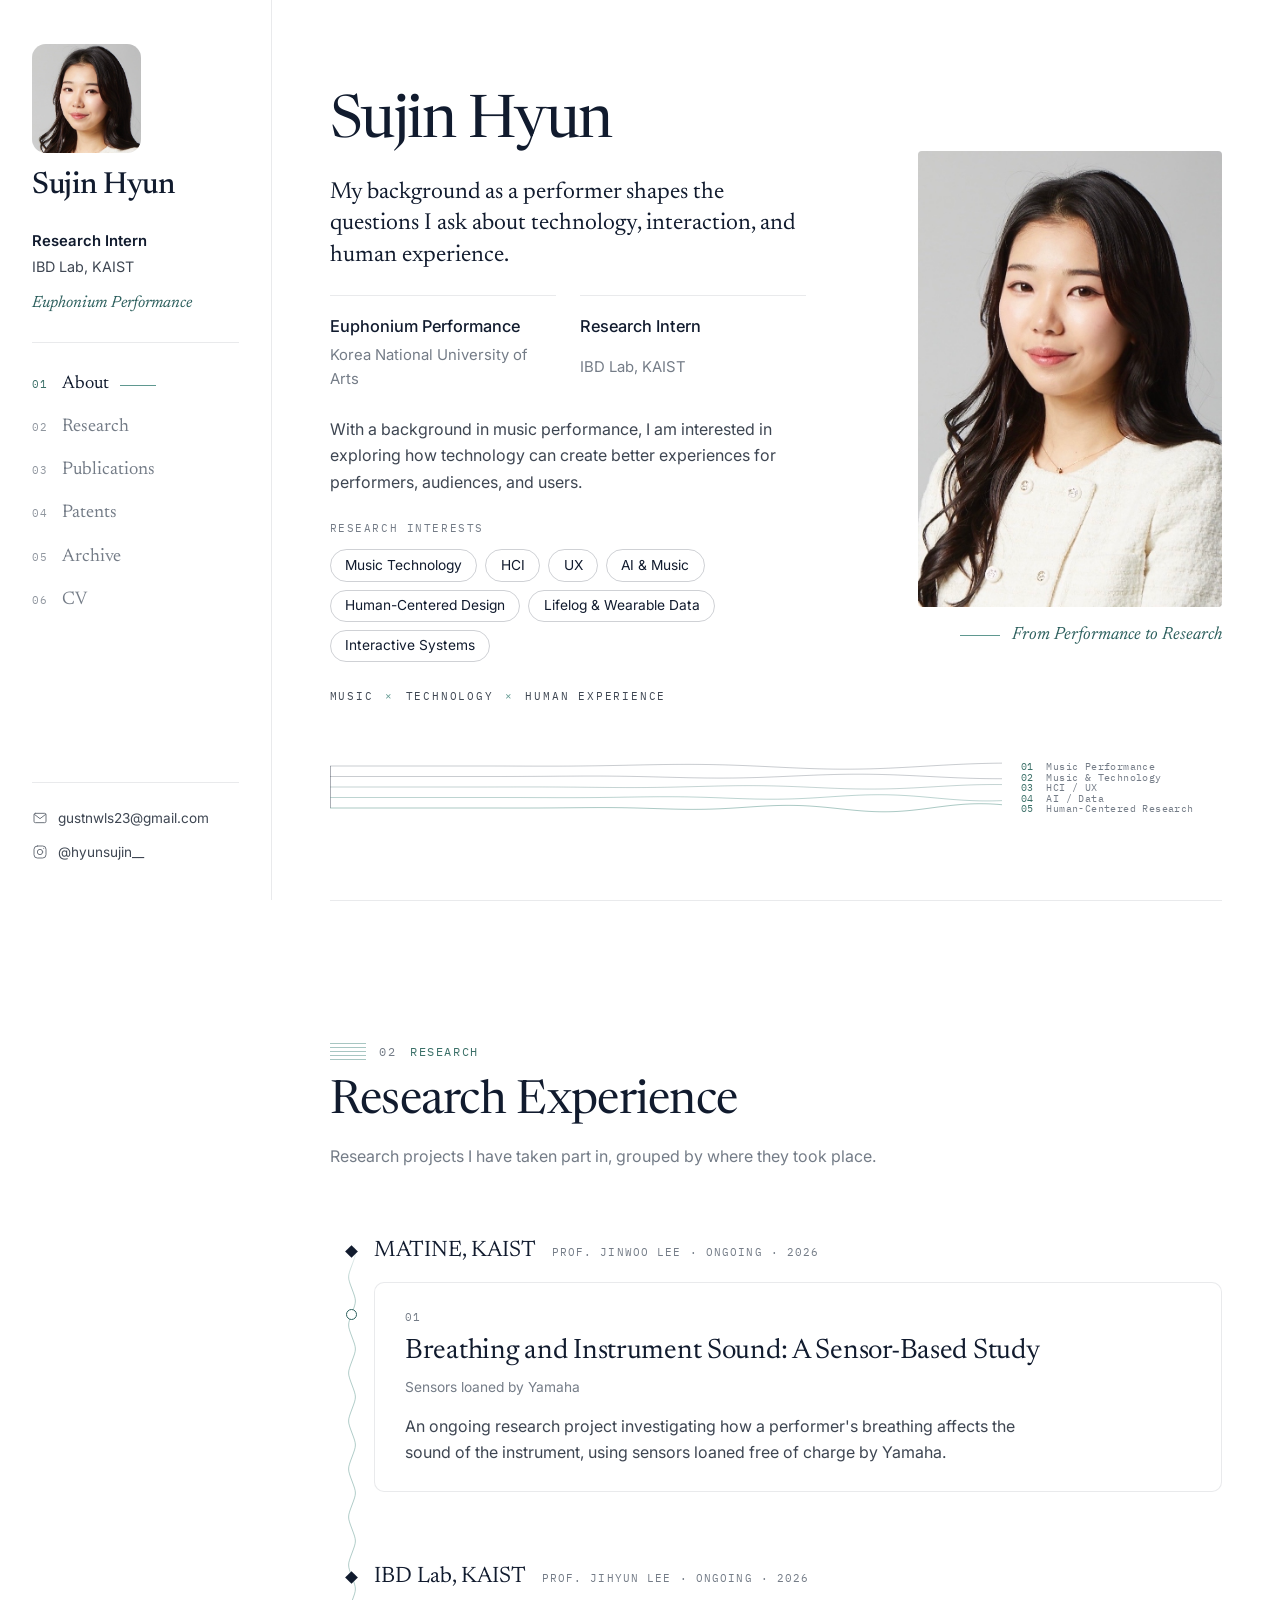
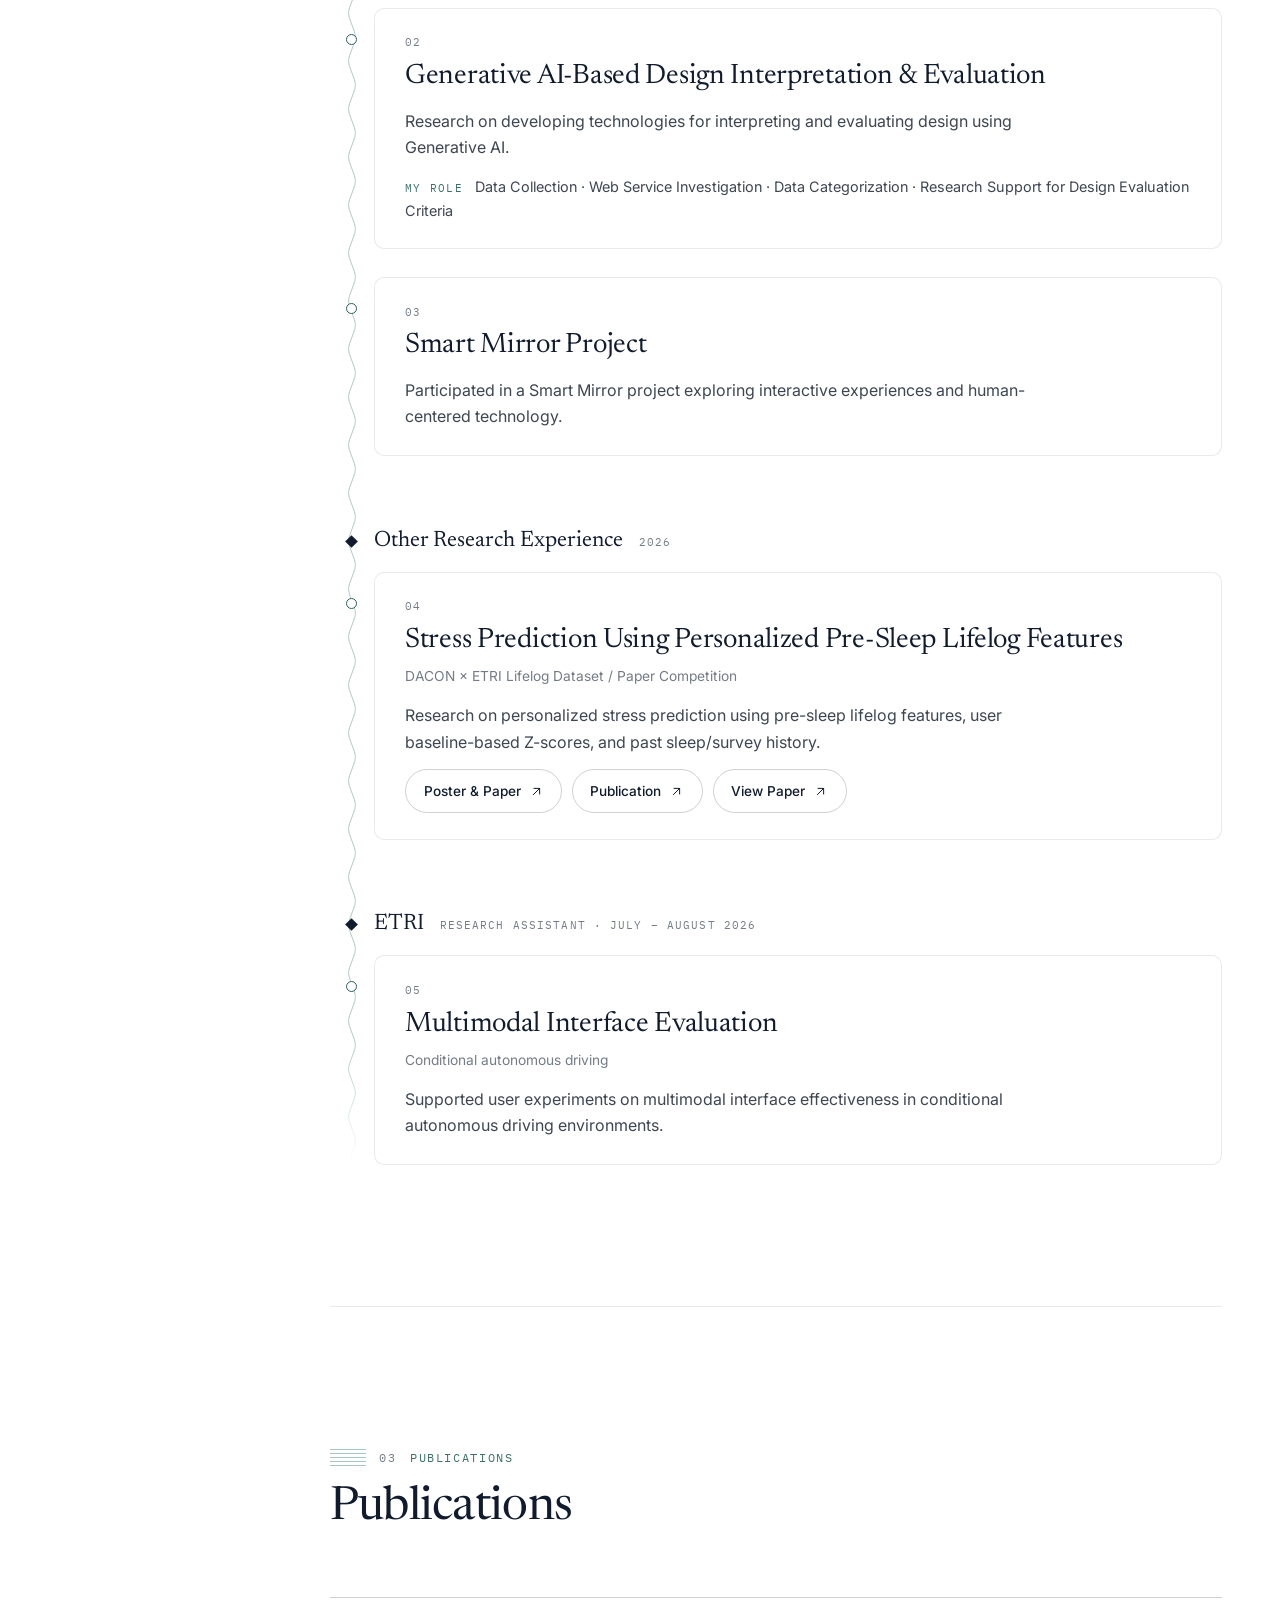
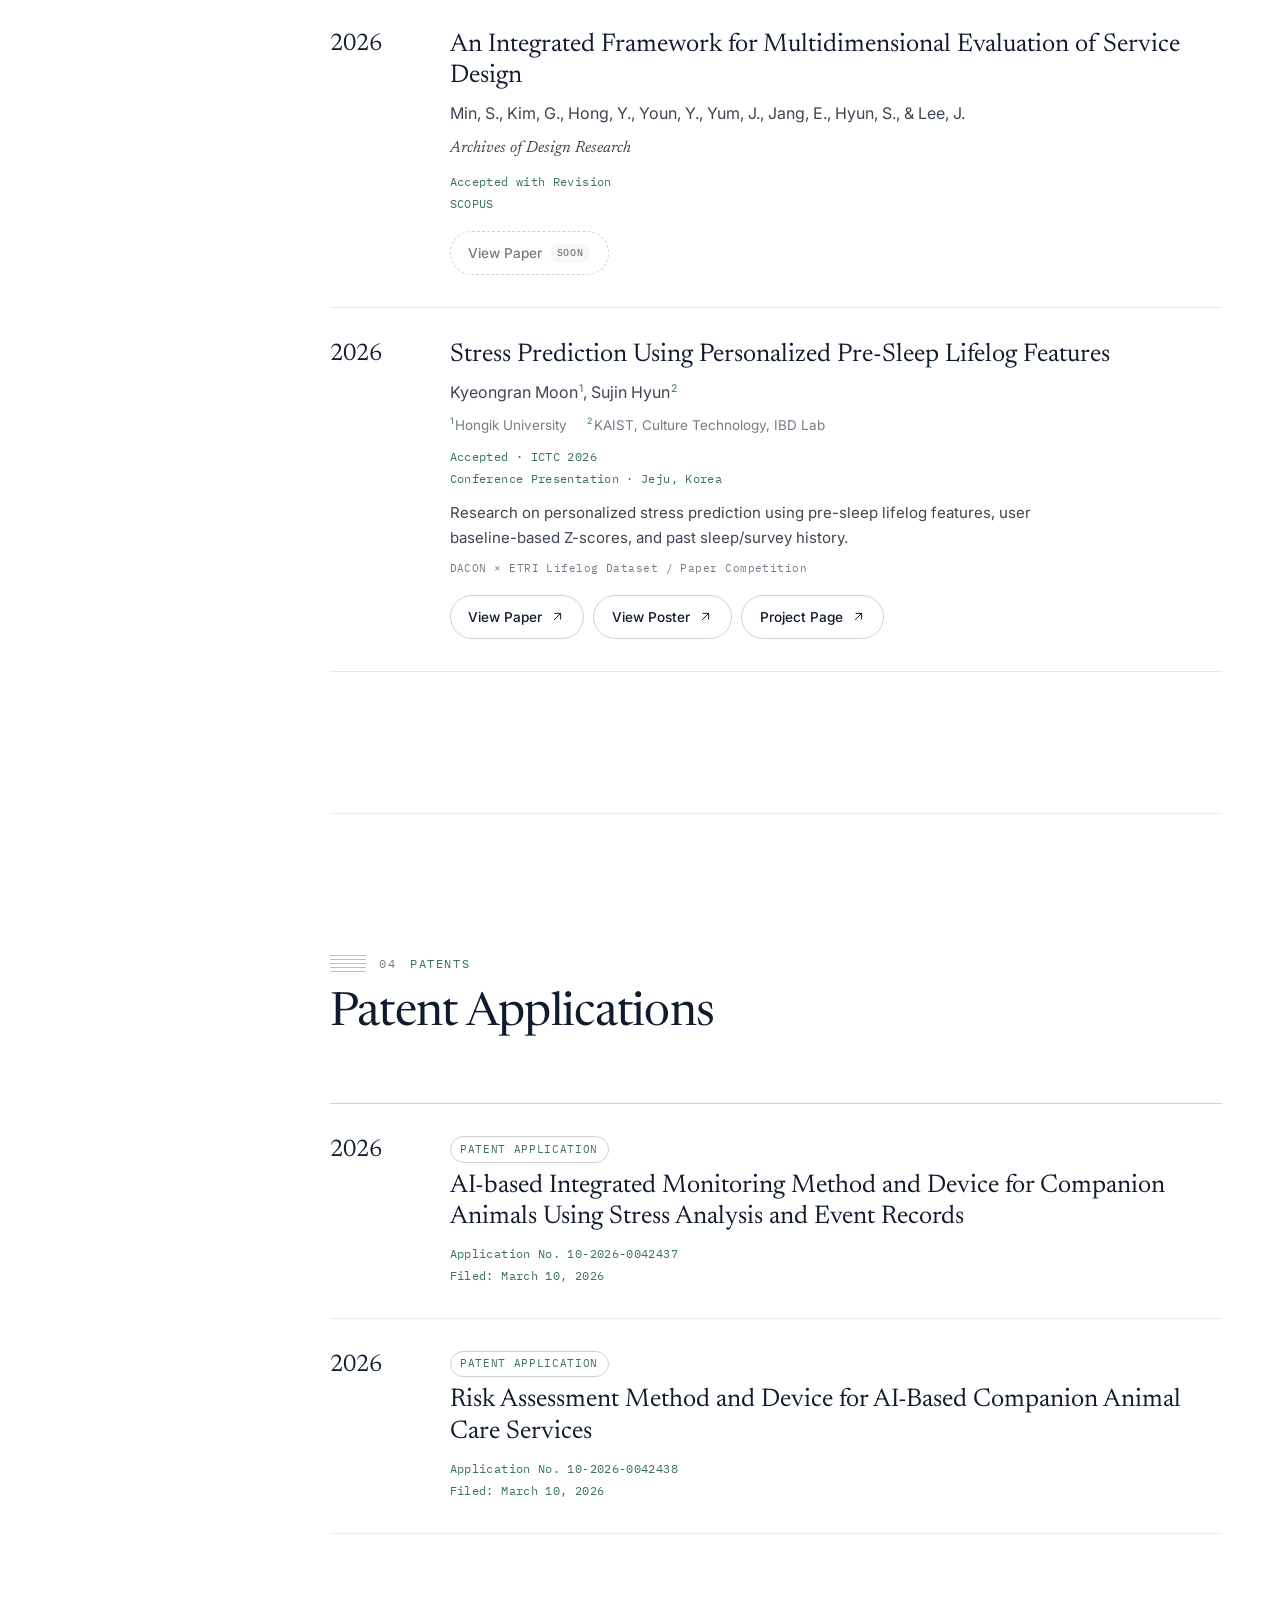
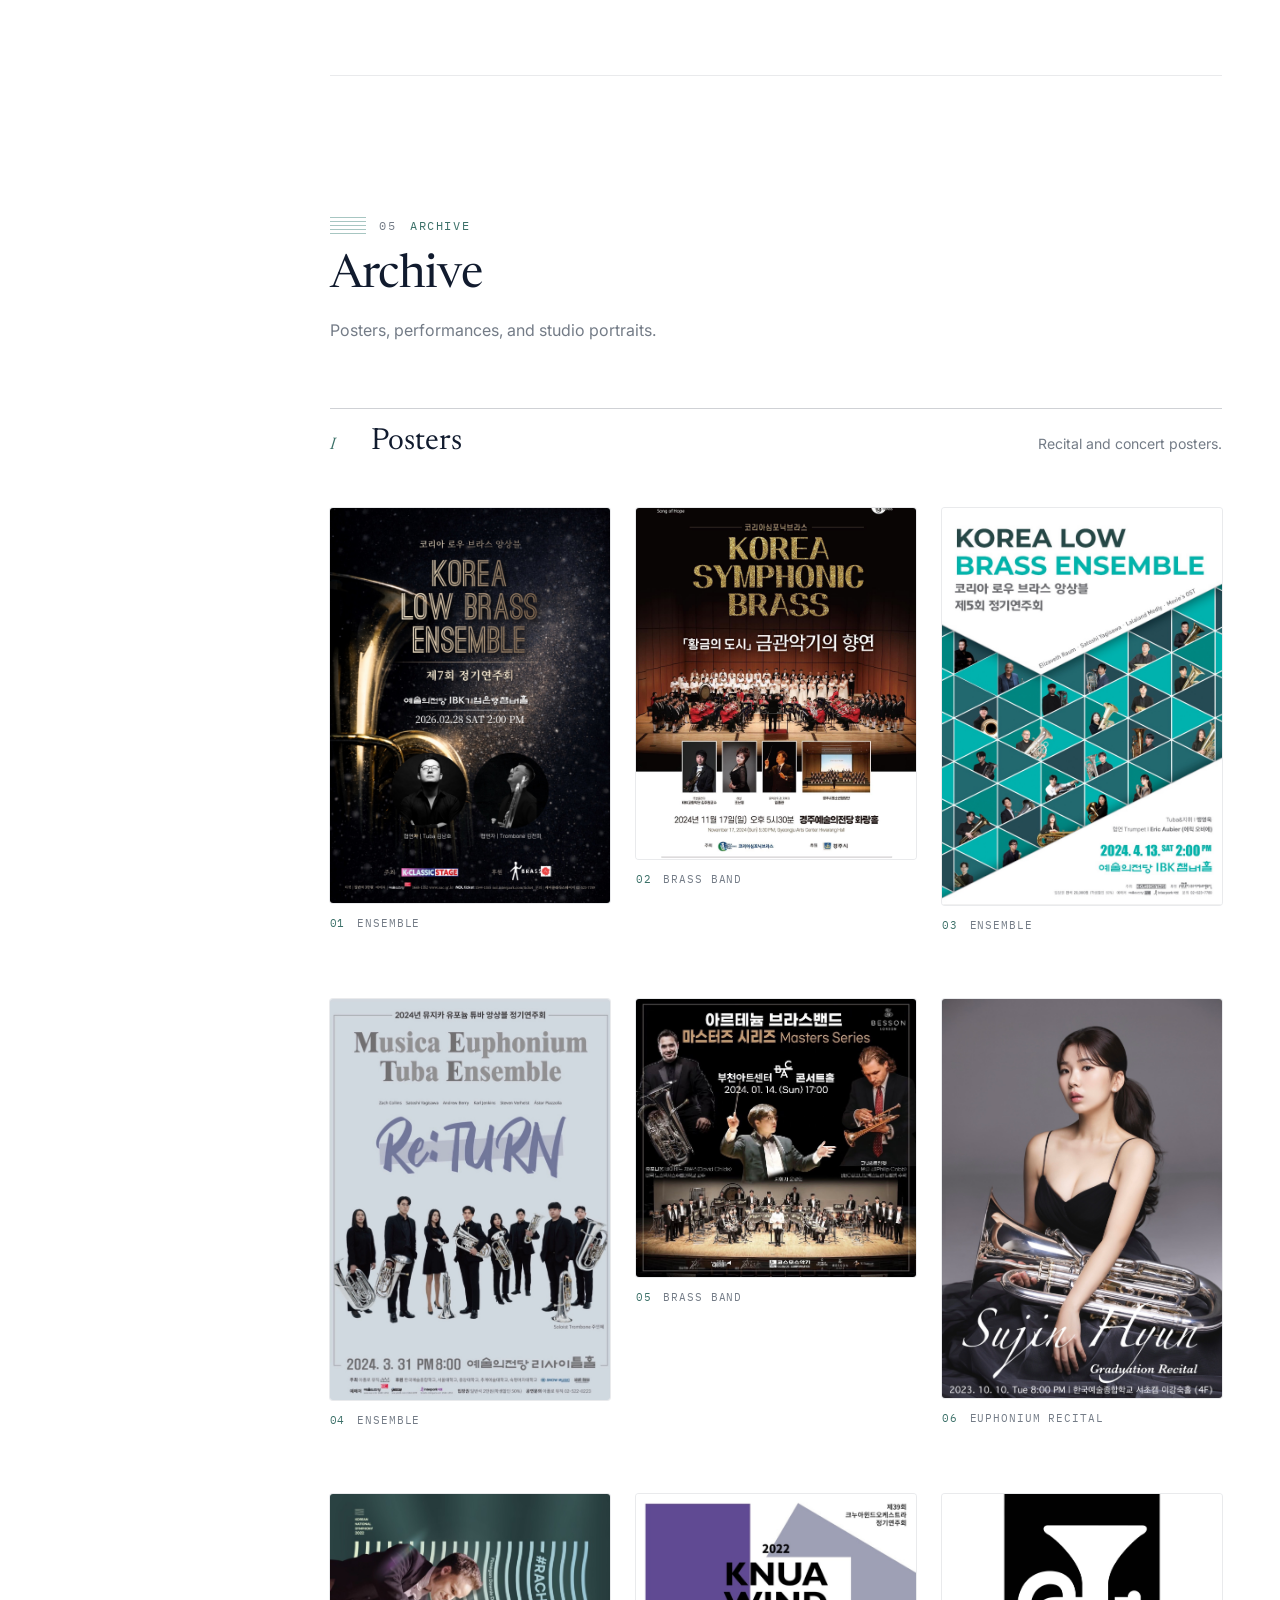
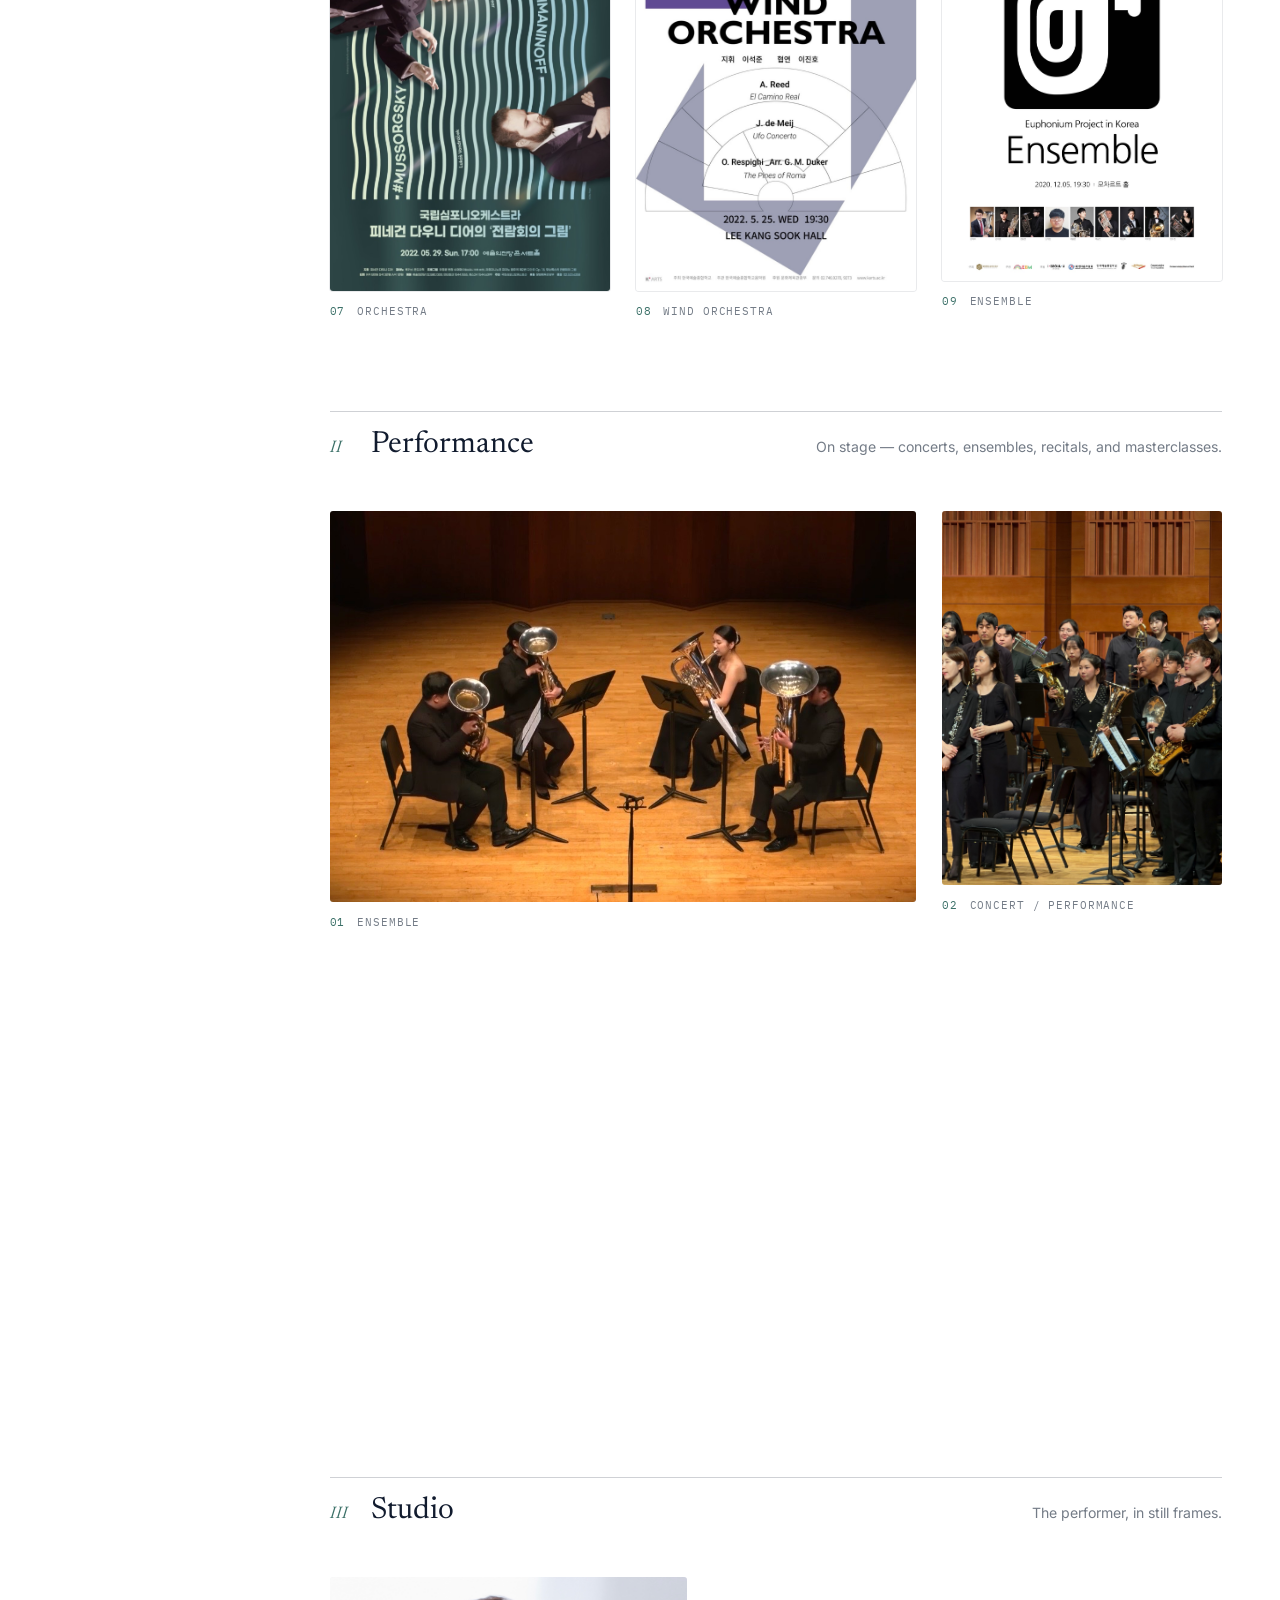
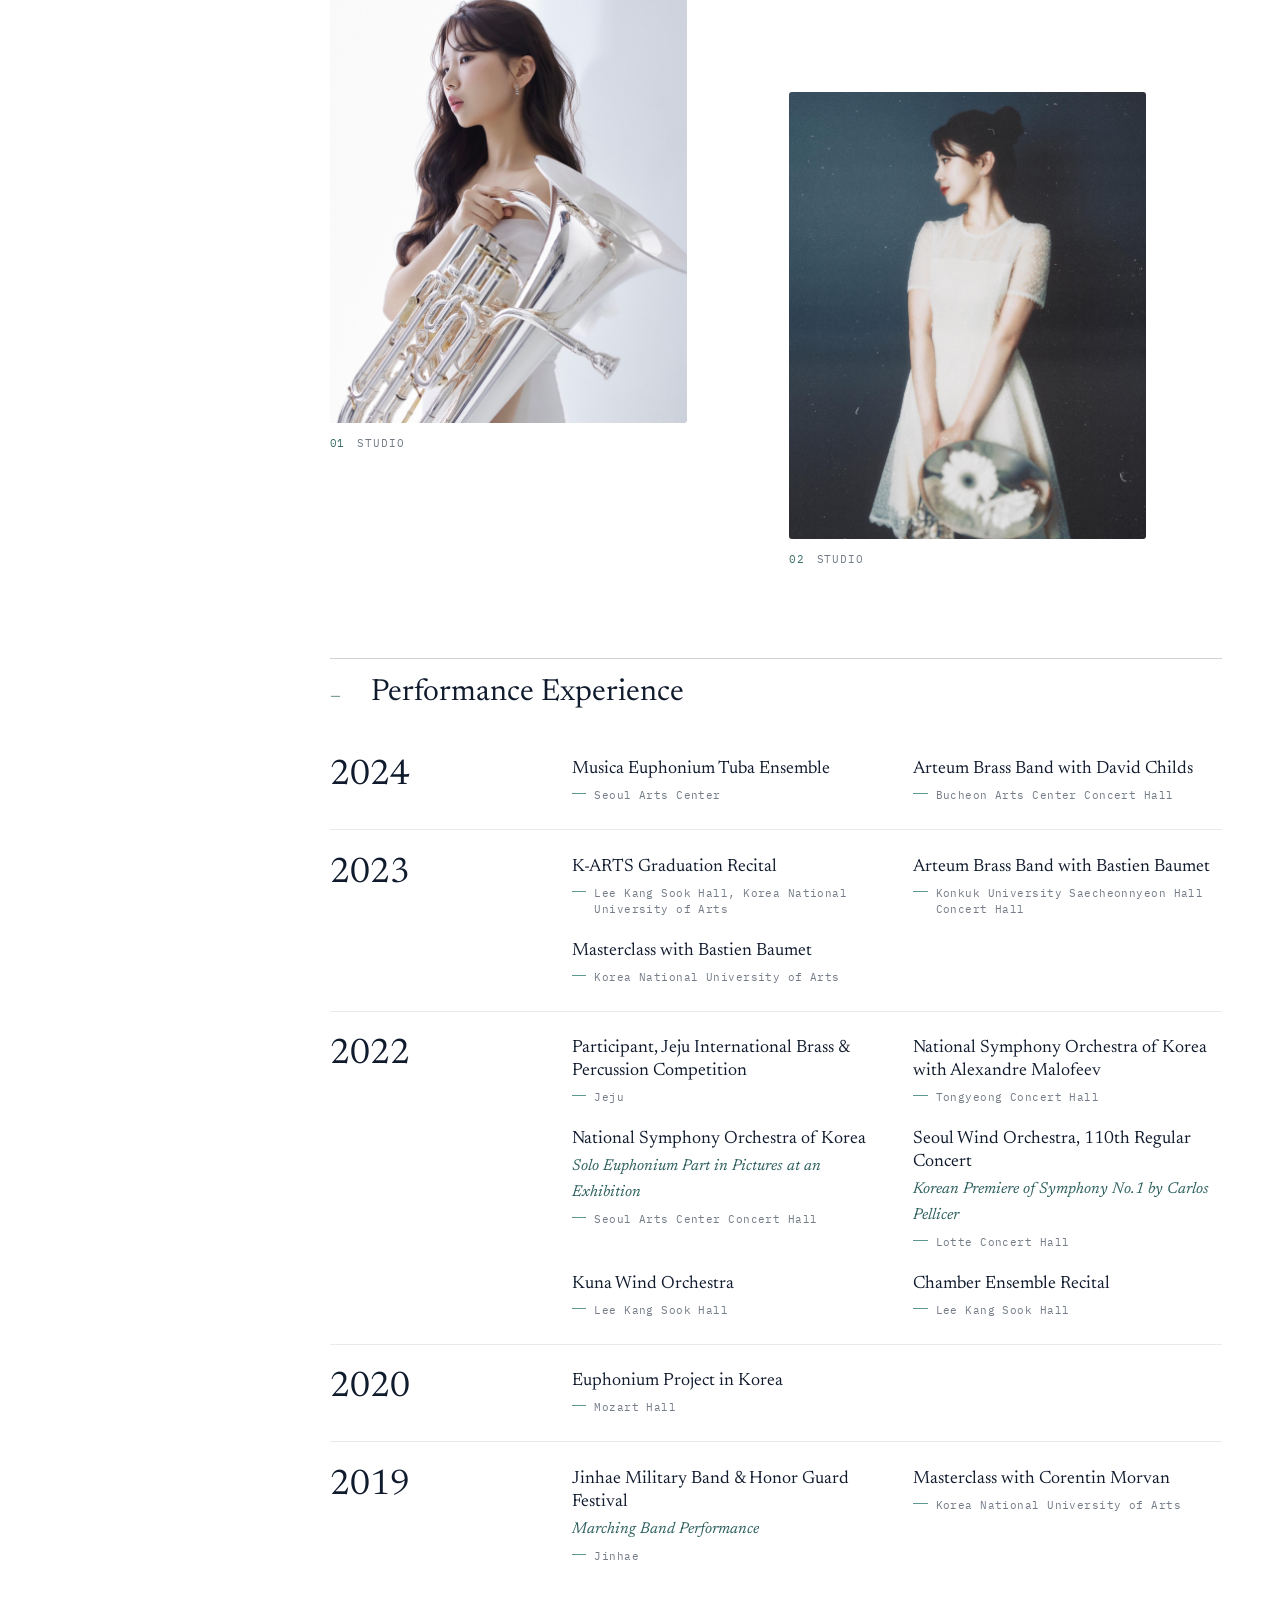
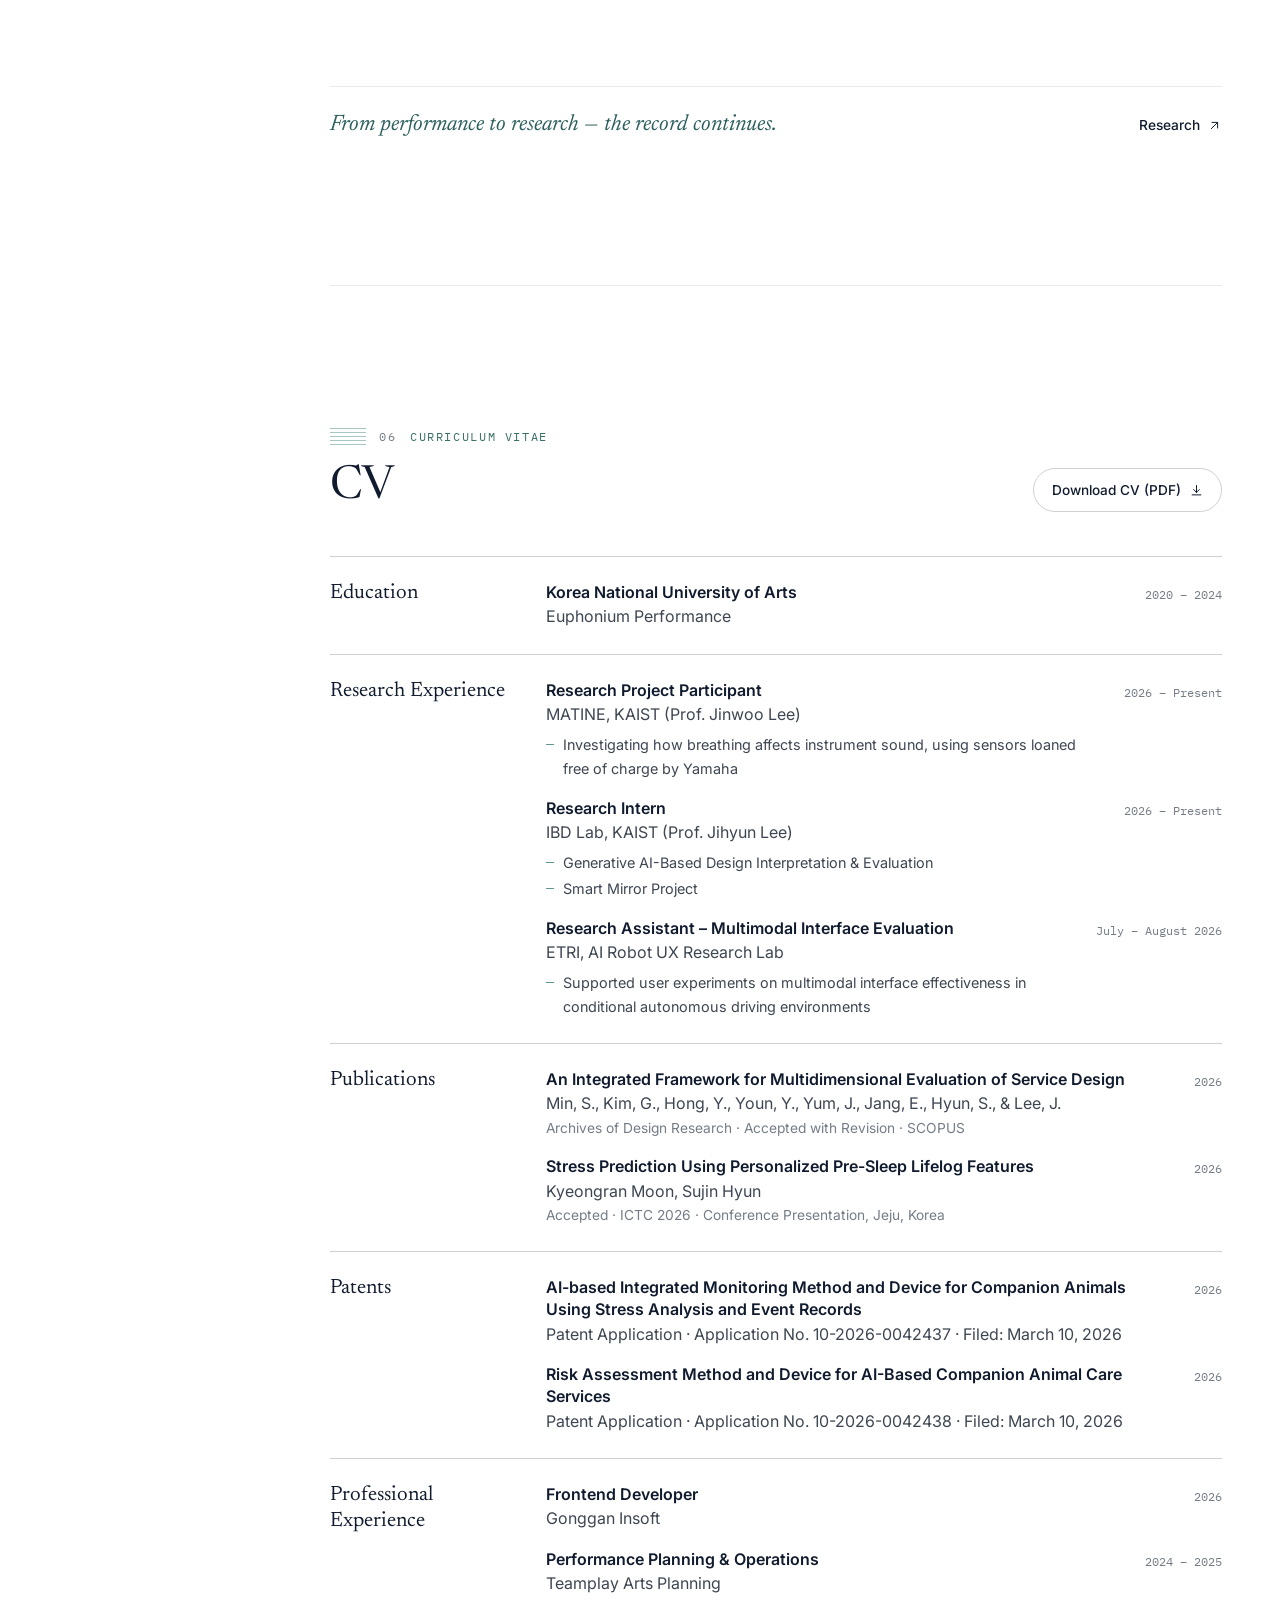
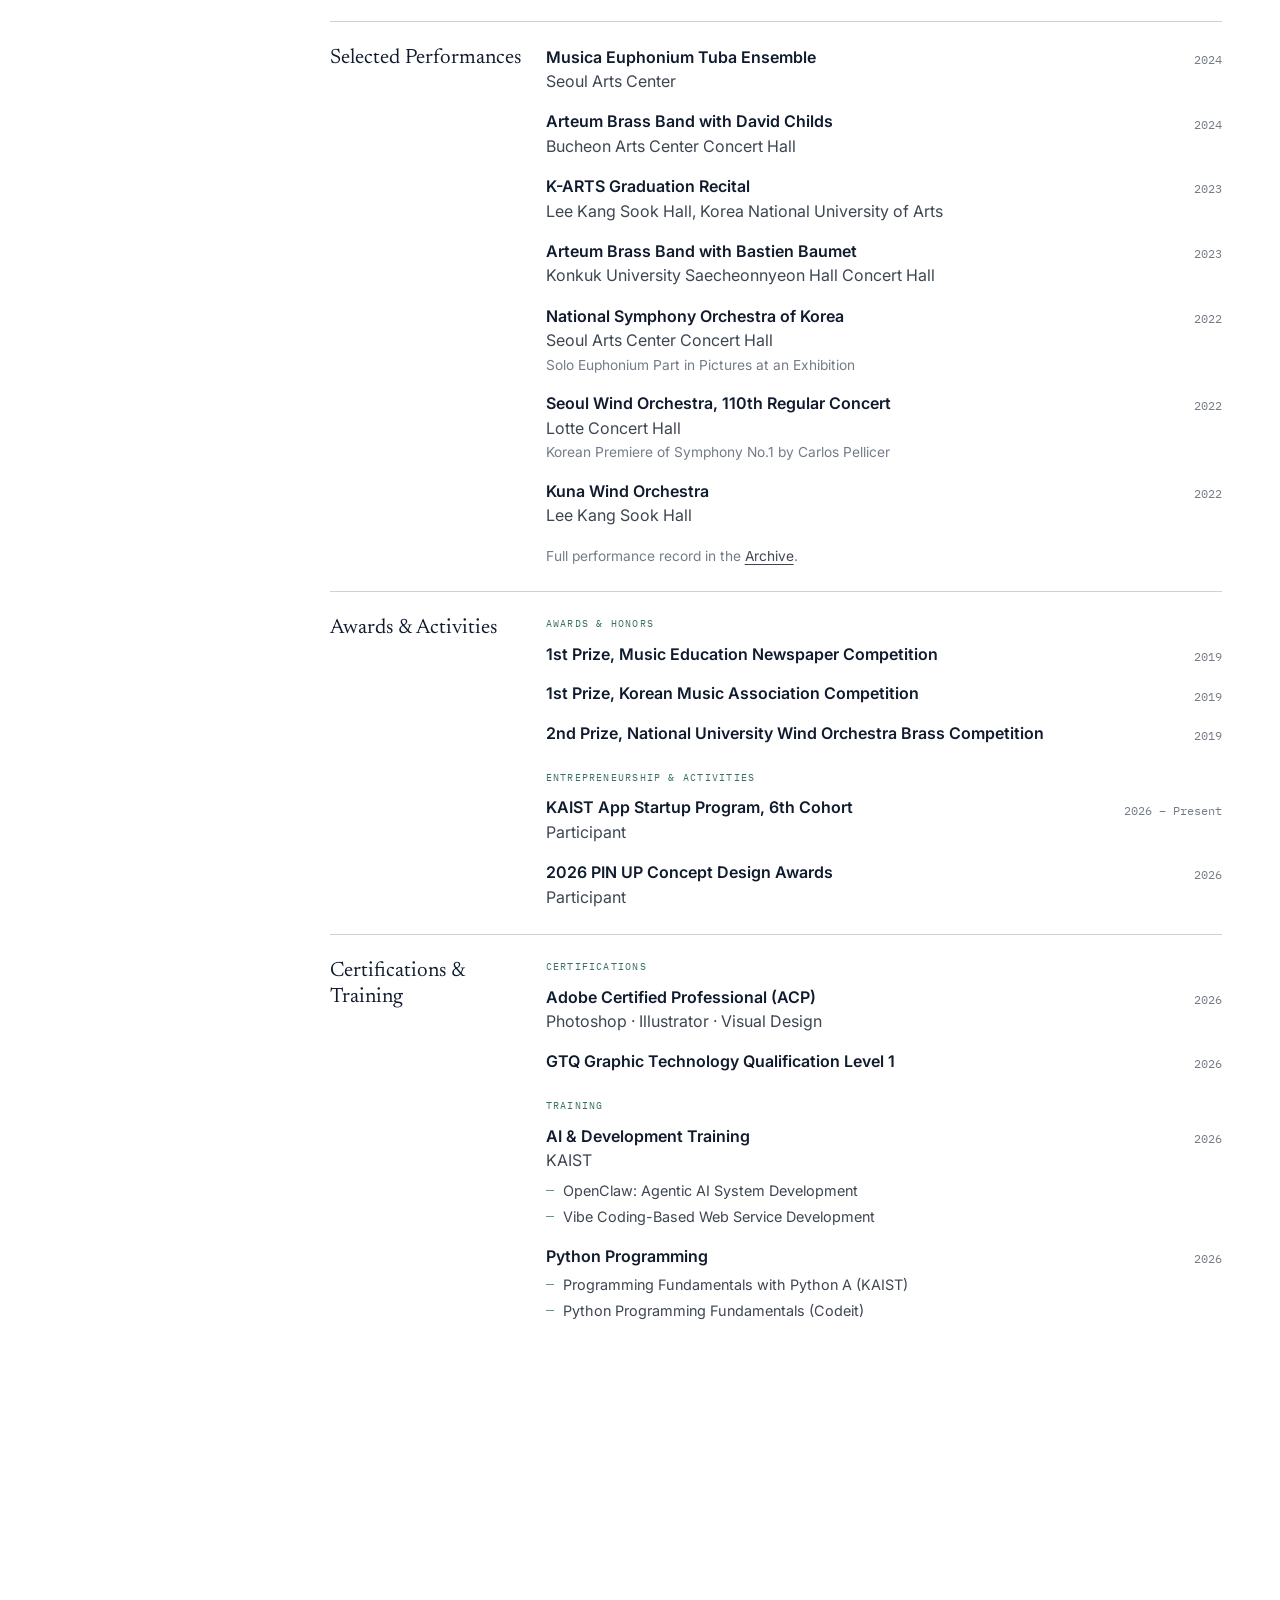
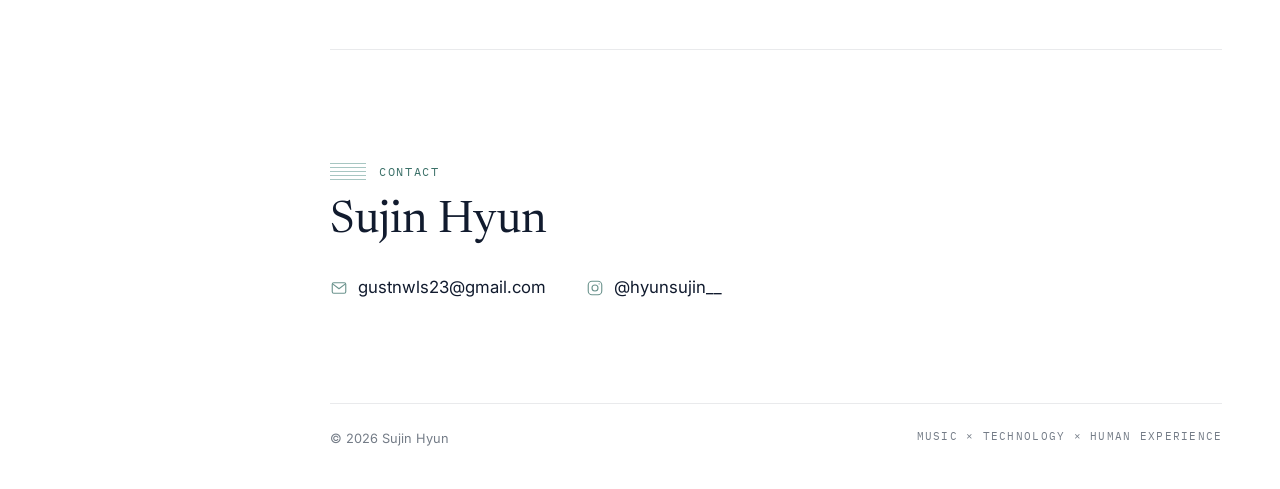
==== index.html @ 6ebe0eac "Add research portfolio site Static portfolio (About, Research, Publications, Patents, Archive, CV), " ====
<!doctype html>
<html lang="en">
<head>
  <meta charset="utf-8">
  <meta name="viewport" content="width=device-width, initial-scale=1, viewport-fit=cover">
  <title>Sujin Hyun — Music × Technology × Human Experience</title>
  <meta name="description" content="Research portfolio at the intersection of music, technology, and human experience. Euphonium Performance (Korea National University of Arts) · Research Intern, IBD Lab, KAIST.">
  <meta property="og:title" content="Sujin Hyun — Research Portfolio">
  <meta property="og:description" content="Music × Technology × Human Experience — Research Intern, IBD Lab, KAIST.">
  <meta property="og:type" content="website">
  <meta name="theme-color" content="#ffffff">
  <link rel="icon" href="data:image/svg+xml,%3Csvg xmlns='http://www.w3.org/2000/svg' viewBox='0 0 32 32'%3E%3Crect width='32' height='32' rx='7' fill='%2313213a'/%3E%3Cpath d='M5 16h5c2 0 2-7 4-7s2 14 4 14 2-7 4-7h5' fill='none' stroke='%23f5f1e8' stroke-width='2' stroke-linecap='round'/%3E%3C/svg%3E">

  <link rel="preconnect" href="https://fonts.googleapis.com">
  <link rel="preconnect" href="https://fonts.gstatic.com" crossorigin>
  <link rel="stylesheet" href="https://fonts.googleapis.com/css2?family=Newsreader:ital,opsz,wght@0,6..72,300..600;1,6..72,300..500&family=Inter:wght@400;500;600&family=IBM+Plex+Mono:wght@400;500&display=swap">
  <link rel="stylesheet" href="css/style.css">
</head>
<body>
  <a class="skip" href="#main">Skip to content</a>

  <!-- Mobile top navigation (replaces the sidebar on small screens) -->
  <header class="topbar" id="topbar"></header>

  <!-- Fixed sidebar (rendered from js/content.js) -->
  <aside class="sidebar" id="sidebar"></aside>

  <main class="main" id="main">
    <section class="hero" id="top"></section>
    <section class="section" id="research"></section>
    <section class="section" id="publications"></section>
    <section class="section" id="patents"></section>
    <section class="section section--wide" id="archive"></section>
    <section class="section" id="cv"></section>
    <footer class="footer" id="footer"></footer>
  </main>

  <noscript><p style="padding:2rem">This site needs JavaScript enabled to display its content.</p></noscript>

  <script src="js/content.js"></script>
  <script src="js/components.js"></script>
  <script src="js/staff.js"></script>
  <script src="js/main.js"></script>
</body>
</html>
---- css/style.css ----
/* =====================================================================
   SUJIN HYUN — Creative Research Portfolio
   Palette: white · near-black navy · a little muted teal
   Type: Newsreader (serif, headings) · Inter (sans, body) · IBM Plex Mono (labels)
   Rhythm: large image → short text → research → image → project info
   ===================================================================== */

:root {
  /* palette */
  --navy: #111b2e;
  --teal: #2c5f5d;
  --teal-2: #3d6f6b;
  --accent: #5f9890;
  --accent-ink: #3b7068;
  --accent-soft: #edf3f1;
  --bg: #ffffff;
  --bg-2: #f6f7f7;
  --ink: #141b26;
  --ink-2: #3e4652;
  --muted: #747c87;
  --line: rgba(17, 27, 46, 0.09);
  --line-strong: rgba(17, 27, 46, 0.2);

  /* type */
  --serif: "Newsreader", "Iowan Old Style", "Palatino Linotype", Georgia, serif;
  --sans: "Inter", -apple-system, BlinkMacSystemFont, "Segoe UI", "Apple SD Gothic Neo", sans-serif;
  --mono: "IBM Plex Mono", ui-monospace, "SF Mono", Menlo, monospace;

  /* layout */
  --sidebar-w: 272px;
  --content-w: 56rem;
  --wide-w: 76rem;
  --gutter: clamp(1.25rem, 4.5vw, 5rem);
  --radius: 10px;
  --ease: cubic-bezier(0.22, 0.61, 0.36, 1);

  /* staff-line ornament (five hairlines) */
  --staff: repeating-linear-gradient(to bottom, currentColor 0 1px, transparent 1px 4px);
}

*,
*::before,
*::after { box-sizing: border-box; }

html {
  scroll-behavior: smooth;
  scroll-padding-top: 2rem;
  -webkit-text-size-adjust: 100%;
}
@media (prefers-reduced-motion: reduce) {
  html { scroll-behavior: auto; }
  *, *::before, *::after { transition: none !important; animation: none !important; }
}

body {
  margin: 0;
  background: var(--bg);
  color: var(--ink);
  font-family: var(--sans);
  font-size: 16px;
  line-height: 1.65;
  -webkit-font-smoothing: antialiased;
  text-rendering: optimizeLegibility;
}

img { max-width: 100%; display: block; }
a { color: inherit; }
h1, h2, h3, h4 { margin: 0; font-weight: 400; }
p, figure { margin: 0; }
ul, ol { margin: 0; padding: 0; list-style: none; }
dl, dd { margin: 0; }

::selection { background: var(--accent-soft); color: var(--navy); }

:focus-visible {
  outline: 2px solid var(--accent);
  outline-offset: 3px;
  border-radius: 4px;
}

.skip {
  position: absolute;
  left: -999px;
  top: 0.5rem;
  z-index: 100;
  background: var(--navy);
  color: var(--bg);
  padding: 0.5rem 1rem;
  border-radius: 6px;
}
.skip:focus { left: 0.5rem; }

/* placeholder text, e.g. [YEAR] */
.ph {
  font-family: var(--mono);
  font-size: 0.86em;
  letter-spacing: 0.02em;
  opacity: 0.6;
  border-bottom: 1px dashed currentColor;
}

/* =====================================================================
   MEDIA — image slot with a quiet placeholder underneath
   ===================================================================== */

.media {
  position: relative;
  overflow: hidden;
  background: var(--bg-2);
}
.media img {
  position: absolute;
  inset: 0;
  width: 100%;
  height: 100%;
  object-fit: cover;
}
.media__ph {
  position: absolute;
  inset: 0;
}
/* concentric rings — a brass bell, resonating */
.media__ph svg {
  position: absolute;
  inset: 0;
  width: 100%;
  height: 100%;
  fill: none;
  stroke: var(--accent);
  stroke-opacity: 0.22;
  stroke-width: 1;
  vector-effect: non-scaling-stroke;
}
.media__ph svg circle { vector-effect: non-scaling-stroke; }
.media__label {
  position: absolute;
  left: 1.25rem;
  bottom: 1.1rem;
  font-family: var(--serif);
  font-style: italic;
  font-size: 1.05rem;
  color: var(--teal-2);
}

/* =====================================================================
   SIDEBAR
   ===================================================================== */

.sidebar {
  position: fixed;
  inset: 0 auto 0 0;
  width: var(--sidebar-w);
  background: var(--bg);
  color: var(--ink);
  border-right: 1px solid var(--line);
  overflow-y: auto;
  z-index: 40;
  scrollbar-width: thin;
  scrollbar-color: var(--line-strong) transparent;
}

.sidebar__inner {
  min-height: 100%;
  display: flex;
  flex-direction: column;
  gap: 1.6rem;
  padding: 2.75rem 2rem 2rem;
}

.sidebar__identity {
  display: flex;
  flex-direction: column;
  gap: 1.15rem;
  text-decoration: none;
}

.avatar {
  position: relative;
  width: clamp(104px, 8.5vw, 124px);
  aspect-ratio: 1;
  border-radius: 14px;
  overflow: hidden;
  background: var(--bg-2);
  display: grid;
  place-items: center;
}
.avatar img {
  position: absolute;
  inset: 0;
  width: 100%;
  height: 100%;
  object-fit: cover;
  object-position: 50% 8%;
  /* crop toward the face — adjust zoom / origin if you change the photo */
  transform: scale(1.05);
  transform-origin: 50% 20%;
}
.avatar__initials {
  font-family: var(--serif);
  font-size: 2rem;
  color: var(--muted);
}

.sidebar__name {
  font-family: var(--serif);
  font-size: 1.9rem;
  line-height: 1.05;
  font-weight: 500;
  letter-spacing: -0.015em;
  color: var(--navy);
}

.sidebar__role { display: grid; gap: 0.1rem; }
.sidebar__title { font-size: 0.93rem; font-weight: 600; color: var(--navy); }
.sidebar__aff { font-size: 0.9rem; color: var(--ink-2); }
.sidebar__background {
  margin-top: 0.6rem;
  font-family: var(--serif);
  font-style: italic;
  font-size: 1.02rem;
  color: var(--teal);
}

/* ---------- Navigation ---------- */
.nav__list {
  display: grid;
  gap: 0.05rem;
  padding-top: 1.2rem;
  border-top: 1px solid var(--line);
}
.nav__link {
  position: relative;
  display: flex;
  align-items: baseline;
  gap: 0.9rem;
  padding: 0.38rem 0;
  text-decoration: none;
  color: var(--muted);
  transition: color 0.25s var(--ease);
}
.nav__num {
  font-family: var(--mono);
  font-size: 0.68rem;
  letter-spacing: 0.06em;
  opacity: 0.8;
}
.nav__label {
  font-family: var(--serif);
  font-size: 1.15rem;
  position: relative;
}
.nav__label::after {
  content: "";
  position: absolute;
  left: calc(100% + 0.7rem);
  top: 55%;
  width: 0;
  height: 1px;
  background: var(--accent);
  transition: width 0.35s var(--ease);
}
.nav__link:hover { color: var(--navy); }
.nav__link:hover .nav__label::after { width: 1.25rem; }
.nav__link.is-active { color: var(--navy); }
.nav__link.is-active .nav__num { color: var(--accent-ink); opacity: 1; }
.nav__link.is-active .nav__label::after { width: 2.25rem; }

/* ---------- Contact ---------- */
.contact {
  display: grid;
  gap: 0.2rem;
  margin-top: auto;
  padding-top: 1.2rem;
  border-top: 1px solid var(--line);
}
.contact__item {
  display: flex;
  align-items: center;
  gap: 0.65rem;
  padding: 0.28rem 0;
  font-size: 0.85rem;
  color: var(--ink-2);
  text-decoration: none;
  transition: color 0.2s var(--ease);
  overflow-wrap: anywhere;
}
.contact__item svg {
  width: 16px;
  height: 16px;
  flex: none;
  fill: none;
  stroke: currentColor;
  stroke-width: 1.5;
  stroke-linecap: round;
  stroke-linejoin: round;
  opacity: 0.75;
}
a.contact__item:hover { color: var(--navy); }
a.contact__item:hover span { text-decoration: underline; text-underline-offset: 3px; text-decoration-color: var(--accent); }
a.contact__item:hover svg { color: var(--accent-ink); opacity: 1; }

/* =====================================================================
   MAIN
   ===================================================================== */

.main {
  margin-left: var(--sidebar-w);
  padding: 0 var(--gutter);
}
.main > * {
  max-width: var(--content-w);
  margin-inline: auto;
}

.section {
  padding-block: clamp(5rem, 11vw, 9rem);
  border-top: 1px solid var(--line);
}

/* ---------- shared: kicker + section head ---------- */
.kicker {
  display: flex;
  align-items: center;
  gap: 0.85rem;
  font-family: var(--mono);
  font-size: 0.72rem;
  letter-spacing: 0.14em;
  text-transform: uppercase;
  color: var(--accent-ink);
}
.kicker::before {
  content: "";
  width: 2.25rem;
  height: 17px;
  background: var(--staff);
  color: var(--accent);
  opacity: 0.55;
  flex: none;
}
.kicker__num { color: var(--muted); }

.section-head { margin-bottom: clamp(2.75rem, 5vw, 4rem); }
.section-title {
  margin-top: 1rem;
  font-family: var(--serif);
  font-size: clamp(2rem, 4vw, 2.9rem);
  line-height: 1.08;
  letter-spacing: -0.015em;
  color: var(--navy);
  font-variation-settings: "opsz" 60;
}
.section-intro {
  margin-top: 1rem;
  max-width: 36rem;
  color: var(--muted);
}

.subhead {
  font-family: var(--mono);
  font-size: 0.7rem;
  letter-spacing: 0.14em;
  text-transform: uppercase;
  color: var(--muted);
  margin-bottom: 1rem;
}

/* ---------- buttons ---------- */
.btn {
  display: inline-flex;
  align-items: center;
  gap: 0.5rem;
  padding: 0.6rem 1.1rem;
  font-family: var(--sans);
  font-size: 0.85rem;
  font-weight: 500;
  color: var(--navy);
  text-decoration: none;
  border: 1px solid var(--line-strong);
  border-radius: 999px;
  background: transparent;
  transition: background 0.25s var(--ease), color 0.25s var(--ease), border-color 0.25s var(--ease);
}
.btn svg {
  width: 15px;
  height: 15px;
  fill: none;
  stroke: currentColor;
  stroke-width: 1.6;
  stroke-linecap: round;
  stroke-linejoin: round;
  transition: transform 0.3s var(--ease);
}
a.btn:hover { border-color: var(--navy); background: var(--navy); color: var(--bg); }
a.btn:hover svg { transform: translate(2px, -2px); }
.btn.is-pending {
  color: var(--muted);
  border-style: dashed;
  cursor: not-allowed;
}
.btn__soon {
  font-family: var(--mono);
  font-size: 0.6rem;
  letter-spacing: 0.08em;
  text-transform: uppercase;
  padding: 0.1rem 0.4rem;
  border-radius: 999px;
  background: var(--bg-2);
}

/* ---------- tags ---------- */
.tags { display: flex; flex-wrap: wrap; gap: 0.5rem; }
.tag {
  display: inline-flex;
  align-items: center;
  padding: 0.38rem 0.9rem;
  border-radius: 999px;
  font-size: 0.86rem;
  line-height: 1.3;
  transition: background 0.25s var(--ease), color 0.25s var(--ease), border-color 0.25s var(--ease);
}
.tag--default {
  border: 1px solid var(--line-strong);
  color: var(--navy);
}
.tag--default:hover { background: var(--navy); border-color: var(--navy); color: var(--bg); }
.tag--quiet {
  padding: 0.24rem 0.7rem;
  font-size: 0.76rem;
  background: var(--accent-soft);
  color: var(--teal);
}
.tag--outline {
  border: 1px solid var(--line-strong);
  color: var(--ink-2);
}

/* =====================================================================
   INTRO (hero + About) — photo right, name and short bio left
   ===================================================================== */

.main > .hero { max-width: var(--wide-w); }

.hero {
  min-height: 100vh;
  min-height: 100svh;
  display: flex;
  flex-direction: column;
  justify-content: center;
  padding-block: clamp(2.5rem, 7vh, 4.5rem) clamp(2rem, 5vh, 3rem);
}

.hero__grid {
  display: grid;
  grid-template-columns: minmax(0, 1.15fr) minmax(0, 0.85fr);
  gap: clamp(2rem, 5vw, 5rem);
  align-items: center;
}

/* the full portrait (2:3, uncropped), kept modest so the face isn't oversized */
.hero__figure { grid-column: 2; grid-row: 1; justify-self: end; width: min(100%, 19rem); }
.hero__media {
  aspect-ratio: 2 / 3;
  max-height: 70vh;
  border-radius: 4px;
}
.hero__media img { object-position: 50% 0%; }

/* the editorial statement — small, set as a caption */
.hero__statement {
  display: flex;
  align-items: center;
  justify-content: flex-end;
  gap: 0.8rem;
  margin-top: 0.9rem;
  font-family: var(--serif);
  font-style: italic;
  font-size: 1.12rem;
  color: var(--teal);
}
.hero__statement::before {
  content: "";
  width: 2.5rem;
  height: 1px;
  background: var(--accent);
}

.hero__text {
  grid-column: 1;
  grid-row: 1;
  display: grid;
  gap: 1.5rem;
}

.hero__name {
  font-family: var(--serif);
  font-weight: 400;
  font-size: clamp(2.6rem, 4.6vw, 4.3rem);
  line-height: 0.98;
  letter-spacing: -0.025em;
  color: var(--navy);
  font-variation-settings: "opsz" 72;
}

.hero__lead {
  font-family: var(--serif);
  font-size: clamp(1.2rem, 1.9vw, 1.45rem);
  line-height: 1.35;
  color: var(--navy);
  max-width: 34rem;
}
.hero__facts {
  display: grid;
  grid-template-columns: repeat(2, minmax(0, 1fr));
  gap: 1.5rem;
}
.hero__block {
  display: grid;
  gap: 0.15rem;
  padding-top: 1.1rem;
  border-top: 1px solid var(--line);
}
.hero__strong {
  font-size: 1.02rem;
  font-weight: 500;
  color: var(--navy);
}
.hero__soft { font-size: 0.93rem; color: var(--muted); }
.hero__bio { color: var(--ink-2); max-width: 34rem; }
.interests .subhead { margin-bottom: 0.75rem; }

.hero__tagline {
  font-family: var(--mono);
  font-size: 0.7rem;
  letter-spacing: 0.16em;
  text-transform: uppercase;
  color: var(--ink-2);
  line-height: 1.8;
}
.hero__tagline .x { color: var(--accent); margin: 0 0.25em; }

/* thin waveform strip, purely decorative */
.hero__wave { margin-top: clamp(2rem, 5vh, 3rem); }
.staff {
  display: block;
  width: 100%;
  height: 72px;
  overflow: visible;
}
.staff__line {
  fill: none;
  stroke: var(--navy);
  stroke-width: 0.75;
  opacity: 0.3;
}
.staff__line--2 { stroke: var(--teal-2); opacity: 0.4; }
.staff__line--3 { stroke: var(--accent); opacity: 0.55; }
.staff__line--4 { stroke: var(--accent); opacity: 0.7; }
.staff__bar { stroke: var(--navy); stroke-width: 1; opacity: 0.35; }
.staff__label {
  font-family: var(--mono);
  font-size: 10px;
  letter-spacing: 0.04em;
  fill: var(--muted);
  white-space: pre;
}
.staff__num { fill: var(--accent-ink); }

/* =====================================================================
   RESEARCH TIMELINE — compact text cards
   ===================================================================== */

.timeline {
  position: relative;
  display: grid;
  gap: clamp(1.25rem, 2.5vw, 1.75rem);
  --rail-w: 2.75rem;
}
/* the rail: a slow vertical sine — sound, data, a research pipeline */
.timeline::before {
  content: "";
  position: absolute;
  top: 0.5rem;
  bottom: 0;
  left: calc(var(--rail-w) / 2 - 6px);
  width: 12px;
  background: url("data:image/svg+xml,%3Csvg xmlns='http://www.w3.org/2000/svg' width='12' height='48' viewBox='0 0 12 48'%3E%3Cpath d='M6 0 C 10.5 12, 10.5 12, 6 24 S 1.5 36, 6 48' fill='none' stroke='%235f9890' stroke-width='1' stroke-opacity='0.5'/%3E%3C/svg%3E")
    repeat-y center top / 12px 48px;
  -webkit-mask-image: linear-gradient(to bottom, transparent, #000 3%, #000 92%, transparent);
  mask-image: linear-gradient(to bottom, transparent, #000 3%, #000 92%, transparent);
}

/* ---------- Group header (e.g. one lab) ---------- */
.timeline__group {
  display: grid;
  grid-template-columns: var(--rail-w) minmax(0, 1fr);
  align-items: center;
  margin-bottom: -1rem;
}
.timeline__group:not(:first-child) { margin-top: clamp(1.5rem, 3vw, 2.5rem); }
.timeline__group-node {
  justify-self: center;
  width: 9px;
  height: 9px;
  background: var(--navy);
  transform: rotate(45deg);
}
.timeline__group-head {
  display: flex;
  flex-wrap: wrap;
  align-items: baseline;
  gap: 0.25rem 1rem;
}
.timeline__group-title {
  font-family: var(--serif);
  font-size: 1.4rem;
  color: var(--navy);
}
.timeline__group-meta {
  font-family: var(--mono);
  font-size: 0.7rem;
  letter-spacing: 0.1em;
  text-transform: uppercase;
  color: var(--muted);
}

.timeline__item {
  display: grid;
  grid-template-columns: var(--rail-w) minmax(0, 1fr);
  align-items: start;
}
.timeline__node {
  display: grid;
  place-items: center;
  height: 1.5rem;
  margin-top: 1.25rem;
}
.timeline__node span {
  position: relative;
  width: 11px;
  height: 11px;
  border-radius: 50%;
  background: var(--bg);
  border: 1.5px solid var(--teal);
}
/* resonance rings on hover */
.timeline__node span::before,
.timeline__node span::after {
  content: "";
  position: absolute;
  inset: -1.5px;
  border-radius: 50%;
  border: 1px solid var(--accent);
  opacity: 0;
  transition: transform 0.7s var(--ease), opacity 0.7s var(--ease);
}
.timeline__item:hover .timeline__node span { background: var(--teal); }
.timeline__item:hover .timeline__node span::before { transform: scale(2.2); opacity: 0.45; }
.timeline__item:hover .timeline__node span::after { transform: scale(3.4); opacity: 0.2; transition-delay: 0.08s; }

/* ---------- Research card ---------- */
.rcard {
  overflow: hidden;
  background: var(--bg);
  border: 1px solid var(--line);
  border-radius: var(--radius);
  transition: border-color 0.35s var(--ease), box-shadow 0.35s var(--ease), transform 0.35s var(--ease);
}
.timeline__item:hover .rcard {
  border-color: var(--line-strong);
  box-shadow: 0 18px 40px -26px rgba(17, 27, 46, 0.3);
  transform: translateY(-2px);
}
.rcard__body {
  display: grid;
  gap: 0.9rem;
  padding: clamp(1.25rem, 2.5vw, 1.6rem) clamp(1.25rem, 3vw, 1.9rem);
}
.rcard__head { display: grid; gap: 0.5rem; }
.rcard__eyebrow {
  display: flex;
  align-items: center;
  gap: 0.75rem;
  font-family: var(--mono);
  font-size: 0.68rem;
  letter-spacing: 0.12em;
  text-transform: uppercase;
}
.rcard__index { color: var(--muted); }
.rcard__title {
  font-family: var(--serif);
  font-size: clamp(1.4rem, 2.6vw, 1.75rem);
  line-height: 1.18;
  letter-spacing: -0.01em;
  color: var(--navy);
}
.rcard__context { font-size: 0.86rem; color: var(--muted); }

.rcard__summary { color: var(--ink-2); max-width: 40rem; }

.rcard__label {
  margin-right: 0.75rem;
  font-family: var(--mono);
  font-size: 0.66rem;
  letter-spacing: 0.12em;
  text-transform: uppercase;
  color: var(--accent-ink);
}
.rcard__role { font-size: 0.9rem; color: var(--ink-2); }
.cv-entry__items li {
  position: relative;
  padding-left: 1.1rem;
  font-size: 0.9rem;
  color: var(--ink-2);
}
.cv-entry__items li::before {
  content: "";
  position: absolute;
  left: 0;
  top: 0.75em;
  width: 0.55rem;
  height: 1px;
  background: var(--accent);
}

/* expandable details */
.rcard__details {
  border-top: 1px solid var(--line);
  padding-top: 0.9rem;
}
.rcard__details summary {
  display: inline-flex;
  align-items: center;
  gap: 0.6rem;
  cursor: pointer;
  list-style: none;
  font-size: 0.86rem;
  font-weight: 500;
  color: var(--teal);
}
.rcard__details summary::-webkit-details-marker { display: none; }
.rcard__details summary::before {
  content: "";
  width: 1.1rem;
  height: 1.1rem;
  border-radius: 50%;
  border: 1px solid currentColor;
  background:
    linear-gradient(currentColor, currentColor) center / 7px 1px no-repeat,
    linear-gradient(currentColor, currentColor) center / 1px 7px no-repeat;
  transition: transform 0.3s var(--ease);
}
.rcard__details[open] summary::before {
  background: linear-gradient(currentColor, currentColor) center / 7px 1px no-repeat;
  transform: rotate(180deg);
}
.rcard__details summary:hover span { text-decoration: underline; text-underline-offset: 3px; }
.rcard__details-body {
  display: grid;
  gap: 1rem;
  padding-top: 1rem;
  font-size: 0.92rem;
  color: var(--ink-2);
  animation: unfold 0.4s var(--ease);
}
@keyframes unfold {
  from { opacity: 0; transform: translateY(-4px); }
  to { opacity: 1; transform: none; }
}

.facts {
  display: grid;
  grid-template-columns: repeat(2, minmax(0, 1fr));
  gap: 1px;
  background: var(--line);
  border: 1px solid var(--line);
  border-radius: 8px;
  overflow: hidden;
}
.facts > div { background: var(--bg-2); padding: 0.75rem 0.9rem; }
.facts dt {
  font-family: var(--mono);
  font-size: 0.62rem;
  letter-spacing: 0.12em;
  text-transform: uppercase;
  color: var(--muted);
}
.facts dd {
  font-family: var(--mono);
  font-size: 0.9rem;
  color: var(--navy);
  margin-top: 0.15rem;
}
.facts dd small {
  display: block;
  font-family: var(--sans);
  font-size: 0.74rem;
  color: var(--muted);
  margin-top: 0.15rem;
}

.rcard__links, .pub__links { display: flex; flex-wrap: wrap; gap: 0.6rem; }

/* =====================================================================
   PUBLICATIONS
   ===================================================================== */

.pubs { border-top: 1px solid var(--line-strong); }
.pub {
  display: grid;
  grid-template-columns: 6.5rem minmax(0, 1fr);
  gap: 1rem;
  padding-block: 2rem;
  border-bottom: 1px solid var(--line);
}
.pub__year {
  font-family: var(--serif);
  font-size: 1.5rem;
  line-height: 1.2;
  color: var(--navy);
  font-variant-numeric: oldstyle-nums;
}
.pub__body { display: grid; gap: 0.5rem; }
.pub__title {
  font-family: var(--serif);
  font-size: clamp(1.35rem, 2.4vw, 1.6rem);
  line-height: 1.22;
  color: var(--navy);
}
.pub__authors { color: var(--ink-2); }
.pub__authors sup, .pub__affs sup {
  font-size: 0.66em;
  margin-left: 0.1em;
  color: var(--accent-ink);
}
.pub__affs {
  display: flex;
  flex-wrap: wrap;
  gap: 0.2rem 1.25rem;
  font-size: 0.84rem;
  color: var(--muted);
}
.pub__affs sup { margin: 0 0.2em 0 0; }
.pub__status {
  display: grid;
  gap: 0.1rem;
  margin-top: 0.2rem;
  font-family: var(--mono);
  font-size: 0.76rem;
  letter-spacing: 0.03em;
  color: var(--accent-ink);
}
.pub__venue { font-style: italic; font-family: var(--serif); color: var(--ink-2); }
.pub__context {
  font-family: var(--mono);
  font-size: 0.7rem;
  letter-spacing: 0.04em;
  color: var(--muted);
}
.pub__desc { color: var(--ink-2); font-size: 0.94rem; max-width: 40rem; margin-top: 0.3rem; }
.pub__links { margin-top: 0.6rem; }
.pub__badge {
  justify-self: start;
  padding: 0.2rem 0.6rem;
  border: 1px solid var(--line-strong);
  border-radius: 999px;
  font-family: var(--mono);
  font-size: 0.68rem;
  letter-spacing: 0.06em;
  text-transform: uppercase;
  color: var(--accent-ink);
}

/* =====================================================================
   ARCHIVE — an editorial record, not a gallery
   12-column grid; each image's layout preset sets its span, offset and
   proportion, so sizes and edges never line up mechanically.
   ===================================================================== */

.main > .section--wide { max-width: 70rem; }

.archive__chapter { margin-top: clamp(3.5rem, 7vw, 6rem); }
.archive__chapter:first-of-type { margin-top: 0; }

.archive__chapter-head {
  display: grid;
  grid-template-columns: auto auto minmax(0, 1fr);
  align-items: baseline;
  gap: 0.4rem 1rem;
  padding-top: 1.1rem;
  margin-bottom: clamp(2rem, 4vw, 3rem);
  border-top: 1px solid var(--line-strong);
}
.archive__numeral {
  font-family: var(--serif);
  font-style: italic;
  font-size: 1.05rem;
  color: var(--accent-ink);
  min-width: 1.6rem;
}
.archive__chapter-title {
  font-family: var(--serif);
  font-size: clamp(1.5rem, 2.6vw, 1.9rem);
  line-height: 1.1;
  color: var(--navy);
}
.archive__note {
  justify-self: end;
  font-size: 0.88rem;
  color: var(--muted);
  text-align: right;
}

.archive__grid {
  display: grid;
  grid-template-columns: repeat(12, minmax(0, 1fr));
  grid-auto-flow: row dense;
  gap: clamp(2.5rem, 5vw, 4.5rem) clamp(1rem, 2vw, 1.75rem);
  align-items: start;
}

/* layout presets */
.archive__item--feature    { grid-column: 1 / span 8; }
.archive__item--tall       { grid-column: 9 / span 4; }
.archive__item--small      { grid-column: 2 / span 4; }
.archive__item--wide       { grid-column: 7 / span 6; }
.archive__item--small-r    { grid-column: 9 / span 3; margin-top: clamp(2rem, 6vw, 5rem); }
.archive__item--center     { grid-column: 4 / span 6; }
.archive__item--center-m { grid-column: 2 / span 6; }
.archive__item--strip      { grid-column: 4 / span 9; }
.archive__item--portrait-l { grid-column: 1 / span 5; }
.archive__item--portrait-s { grid-column: 7 / span 3; align-self: end; }
.archive__item--portrait-m { grid-column: 10 / span 3; margin-top: clamp(2rem, 6vw, 5rem); }
.archive__item--portrait-r { grid-column: 7 / span 5; margin-top: clamp(3rem, 9vw, 8rem); }
.archive__item--poster     { grid-column: span 4; }

.archive__item--feature .archive__media    { aspect-ratio: 3 / 2; }
.archive__item--tall .archive__media       { aspect-ratio: 3 / 4; }
.archive__item--small .archive__media      { aspect-ratio: 4 / 5; }
.archive__item--wide .archive__media       { aspect-ratio: 4 / 3; }
.archive__item--small-r .archive__media    { aspect-ratio: 4 / 5; }
.archive__item--center .archive__media     { aspect-ratio: 16 / 10; }
.archive__item--center-m .archive__media { aspect-ratio: 6 / 5; }
/* posters keep their own proportion once the image loads (A-series frame until then) */
.archive__item--poster .archive__media     { aspect-ratio: 1 / 1.414; }
.archive__item--poster .archive__media:has(img) { aspect-ratio: auto; }
.archive__item--poster .archive__media img { position: relative; height: auto; }
.archive__item--poster .archive__frame { box-shadow: 0 0 0 1px var(--line); } /* edge for white posters */
.archive__item--strip .archive__media      { aspect-ratio: 21 / 9; }
.archive__item--portrait-l .archive__media,
.archive__item--portrait-r .archive__media { aspect-ratio: 4 / 5; }
.archive__item--portrait-s .archive__media,
.archive__item--portrait-m .archive__media { aspect-ratio: 3 / 4; }

.archive__item { outline-offset: 6px; }
.archive__frame {
  position: relative;
  overflow: hidden;
  border-radius: 3px;
}
.archive__media img { transition: transform 1.4s var(--ease); }
.archive__item--portrait-l .archive__media img,
.archive__item--portrait-r .archive__media img,
.archive__item--portrait-s .archive__media img,
.archive__item--portrait-m .archive__media img { object-position: 50% 20%; }

/* hover: title, year, place */
.archive__hover {
  position: absolute;
  inset: 0;
  display: flex;
  flex-direction: column;
  justify-content: flex-end;
  gap: 0.2rem;
  padding: clamp(0.9rem, 2vw, 1.4rem);
  background: linear-gradient(to top, rgba(17, 27, 46, 0.62), rgba(17, 27, 46, 0) 58%);
  color: #fff;
  opacity: 0;
  transition: opacity 0.45s var(--ease);
  pointer-events: none;
}
.archive__hover-title {
  font-family: var(--serif);
  font-size: clamp(1.05rem, 1.6vw, 1.3rem);
  line-height: 1.2;
  transform: translateY(6px);
  transition: transform 0.45s var(--ease);
}
.archive__hover-meta {
  font-family: var(--mono);
  font-size: 0.7rem;
  letter-spacing: 0.06em;
  opacity: 0.85;
}
.archive__item:hover .archive__hover,
.archive__item:focus-visible .archive__hover { opacity: 1; }
.archive__item:hover .archive__hover-title,
.archive__item:focus-visible .archive__hover-title { transform: none; }
.archive__item:hover .archive__media img { transform: scale(1.03); }
@media (hover: none) {
  .archive__item:focus .archive__hover { opacity: 1; }
}

.archive__caption {
  display: flex;
  align-items: baseline;
  gap: 0.75rem;
  margin-top: 0.75rem;
  font-family: var(--mono);
  font-size: 0.68rem;
  letter-spacing: 0.08em;
  text-transform: uppercase;
  color: var(--muted);
}
.archive__num { color: var(--accent-ink); }

/* performance record — set like a concert programme */
.record { margin-top: clamp(3.5rem, 7vw, 6rem); }
.record__years { display: grid; }
.record__year {
  display: grid;
  grid-template-columns: minmax(0, 3fr) minmax(0, 9fr);
  gap: 1rem clamp(1rem, 2vw, 1.75rem);
  padding-block: 1.6rem;
  border-top: 1px solid var(--line);
}
.record__year:first-child { border-top: 0; padding-top: 0; }
.record__year-label {
  font-family: var(--serif);
  font-size: clamp(1.6rem, 3vw, 2.2rem);
  line-height: 1;
  color: var(--navy);
  font-variant-numeric: oldstyle-nums;
}
.record__items {
  display: grid;
  grid-template-columns: repeat(2, minmax(0, 1fr));
  gap: 1.4rem 2rem;
}
.record__title {
  font-family: var(--serif);
  font-size: 1.12rem;
  line-height: 1.3;
  color: var(--navy);
}
.record__detail {
  margin-top: 0.15rem;
  font-family: var(--serif);
  font-style: italic;
  font-size: 0.98rem;
  color: var(--teal);
}
.record__venue {
  display: flex;
  gap: 0.5rem;
  margin-top: 0.35rem;
  font-family: var(--mono);
  font-size: 0.68rem;
  letter-spacing: 0.04em;
  line-height: 1.5;
  color: var(--muted);
}
.record__venue::before {
  content: "";
  flex: none;
  width: 0.9rem;
  height: 1px;
  margin-top: 0.55em;
  background: var(--accent);
}

.archive__outro {
  display: flex;
  flex-wrap: wrap;
  align-items: baseline;
  justify-content: space-between;
  gap: 1rem 2rem;
  margin-top: clamp(4rem, 8vw, 6rem);
  padding-top: 1.25rem;
  border-top: 1px solid var(--line);
  font-family: var(--serif);
  font-style: italic;
  font-size: clamp(1.15rem, 2vw, 1.4rem);
  color: var(--teal);
}
.archive__outro-link {
  display: inline-flex;
  align-items: center;
  gap: 0.45rem;
  font-family: var(--sans);
  font-style: normal;
  font-size: 0.86rem;
  font-weight: 500;
  color: var(--navy);
  text-decoration: none;
}
.archive__outro-link svg {
  width: 15px;
  height: 15px;
  fill: none;
  stroke: currentColor;
  stroke-width: 1.6;
  stroke-linecap: round;
  stroke-linejoin: round;
  transition: transform 0.3s var(--ease);
}
.archive__outro-link:hover { text-decoration: underline; text-underline-offset: 4px; text-decoration-color: var(--accent); }
.archive__outro-link:hover svg { transform: translate(2px, -2px); }

.visually-hidden {
  position: absolute;
  width: 1px;
  height: 1px;
  overflow: hidden;
  clip: rect(0 0 0 0);
  white-space: nowrap;
}

/* =====================================================================
   CV
   ===================================================================== */

.cv-head {
  display: flex;
  flex-wrap: wrap;
  justify-content: space-between;
  align-items: flex-end;
  gap: 1.5rem;
  margin-bottom: clamp(2rem, 4vw, 2.75rem);
}
.cv-head .section-head { margin-bottom: 0; }

.cv-section {
  display: grid;
  grid-template-columns: 12rem minmax(0, 1fr);
  gap: 1.5rem;
  padding-block: 1.5rem;
  border-top: 1px solid var(--line-strong);
}
.cv-section__title {
  font-family: var(--serif);
  font-size: 1.3rem;
  color: var(--navy);
  line-height: 1.25;
}

.cv-entries { display: grid; gap: 1rem; }
.cv-entry {
  display: grid;
  grid-template-columns: minmax(0, 1fr) auto;
  gap: 0.25rem 1.5rem;
}
.cv-entry__period {
  grid-column: 2;
  grid-row: 1;
  font-family: var(--mono);
  font-size: 0.78rem;
  color: var(--muted);
  white-space: nowrap;
  padding-top: 0.2rem;
}
.cv-entry__body { grid-column: 1; grid-row: 1; }
.cv-entry__heading { font-weight: 600; color: var(--navy); font-size: 1rem; line-height: 1.4; }
.cv-entry__sub { color: var(--ink-2); }
.cv-entry__meta { font-size: 0.86rem; color: var(--muted); }
.cv-entry__list-label {
  margin-top: 0.6rem;
  font-family: var(--mono);
  font-size: 0.64rem;
  letter-spacing: 0.12em;
  text-transform: uppercase;
  color: var(--accent-ink);
}
.cv-entry__items { margin-top: 0.35rem; display: grid; gap: 0.15rem; }
.cv-entry.is-placeholder .cv-entry__heading { font-weight: 500; color: var(--ink-2); }

/* labelled sub-groups inside one CV section (e.g. Awards / Activities) */
.cv-group + .cv-group { margin-top: 1.5rem; }
.cv-group__label {
  margin-bottom: 0.6rem;
  font-family: var(--mono);
  font-size: 0.64rem;
  letter-spacing: 0.12em;
  text-transform: uppercase;
  color: var(--accent-ink);
}
.cv-section__note { margin-top: 1rem; font-size: 0.86rem; color: var(--muted); }
.cv-section__note a { color: var(--ink-2); text-decoration: underline; text-underline-offset: 0.2em; }

/* =====================================================================
   PROJECT PAGE — a publication record: title, info, materials
   ===================================================================== */

.main > .project { max-width: 64rem; }
.project { padding-block: clamp(3rem, 7vw, 5.5rem) clamp(4rem, 8vw, 6rem); }

.project__head { display: grid; gap: 1.25rem; }
.project__back {
  justify-self: start;
  margin-bottom: clamp(1.5rem, 4vw, 2.5rem);
  font-size: 0.86rem;
  color: var(--muted);
  text-decoration: none;
}
.project__back:hover { color: var(--navy); text-decoration: underline; text-underline-offset: 3px; }
.project__title {
  max-width: 48rem;
  font-family: var(--serif);
  font-size: clamp(2.1rem, 4.6vw, 3.4rem);
  line-height: 1.08;
  letter-spacing: -0.018em;
  color: var(--navy);
  font-variation-settings: "opsz" 72;
}
.project__info {
  display: grid;
  grid-template-columns: repeat(auto-fit, minmax(11rem, 1fr));
  gap: 1.25rem 2rem;
  margin-top: 1rem;
  padding-block: 1.4rem;
  border-block: 1px solid var(--line);
}
.project__info dt {
  font-family: var(--mono);
  font-size: 0.64rem;
  letter-spacing: 0.12em;
  text-transform: uppercase;
  color: var(--muted);
}
.project__info dd { margin-top: 0.25rem; font-size: 0.95rem; color: var(--navy); }
.project__affs {
  display: flex;
  flex-wrap: wrap;
  gap: 0.2rem 1.5rem;
  font-size: 0.84rem;
  color: var(--muted);
}

.project__overview { margin-top: clamp(3rem, 6vw, 4.5rem); }
.project__overview p {
  max-width: 44rem;
  font-family: var(--serif);
  font-size: clamp(1.1rem, 1.8vw, 1.28rem);
  line-height: 1.6;
  color: var(--ink-2);
}

.project__materials { margin-top: clamp(3rem, 6vw, 4.5rem); }
.materials { display: grid; gap: 1.5rem; }

/* ---------- material card ---------- */
.material {
  border: 1px solid var(--line);
  border-radius: var(--radius);
  padding: clamp(1.25rem, 2.5vw, 1.75rem);
}
.material__head {
  display: flex;
  flex-wrap: wrap;
  align-items: flex-end;
  justify-content: space-between;
  gap: 1rem 2rem;
}
.material__type {
  font-family: var(--mono);
  font-size: 0.64rem;
  letter-spacing: 0.12em;
  text-transform: uppercase;
  color: var(--accent-ink);
}
.material__title {
  margin-top: 0.35rem;
  font-family: var(--serif);
  font-size: clamp(1.4rem, 2.6vw, 1.75rem);
  line-height: 1.2;
  color: var(--navy);
}
.material__note { margin-top: 0.2rem; font-size: 0.86rem; color: var(--muted); }
.material__actions { display: flex; flex-wrap: wrap; gap: 0.6rem; }
.material__pending { margin-top: 1rem; font-size: 0.9rem; color: var(--muted); }
.material.is-pending { border-style: dashed; }

/* PDF viewer — large, poster-proportioned (A0 ≈ 1 : 1.414) */
.material__viewer {
  margin-top: 1.5rem;
  border: 1px solid var(--line);
  border-radius: 8px;
  overflow: hidden;
  background: var(--bg-2);
}
.material__pdf {
  display: block;
  width: 100%;
  height: auto;
  aspect-ratio: 841 / 1225; /* poster + viewer toolbar */
  min-height: 32rem;
}
.material__mobile { display: none; }
.material__fallback { display: block; }
.material__fallback img { width: 100%; height: auto; }

/* phones and tablets: inline PDF viewers are unreliable — show the image */
@media (max-width: 760px), (hover: none) and (pointer: coarse) {
  .material__pdf { display: none; }
  .material__mobile { display: block; }
}

.footer--slim { padding-top: 0; border-top: 0; }
.footer--slim .footer__base { margin-top: 0; }
a.footer__tag { color: inherit; text-decoration: none; }
a.footer__tag:hover { color: var(--navy); }

/* =====================================================================
   CONTACT + FOOTER
   ===================================================================== */

.footer {
  border-top: 1px solid var(--line);
  padding-top: clamp(4rem, 9vw, 7rem);
}
.contact-block { display: grid; gap: 1rem; }
.contact-block__title {
  font-family: var(--serif);
  font-size: clamp(2rem, 4vw, 2.8rem);
  line-height: 1.1;
  color: var(--navy);
}
.contact--large {
  margin-top: 0.5rem;
  padding-top: 0;
  border-top: 0;
  display: flex;
  flex-wrap: wrap;
  gap: 0.5rem 2.5rem;
}
.contact--large .contact__item { font-size: 1.05rem; color: var(--navy); }
.contact--large .contact__item svg { width: 18px; height: 18px; color: var(--accent-ink); }

.footer__base {
  display: flex;
  flex-wrap: wrap;
  justify-content: space-between;
  gap: 0.5rem 2rem;
  margin-top: clamp(4rem, 8vw, 6rem);
  padding-block: 1.5rem 2.5rem;
  border-top: 1px solid var(--line);
  font-size: 0.8rem;
  color: var(--muted);
}
.footer__tag {
  font-family: var(--mono);
  font-size: 0.66rem;
  letter-spacing: 0.12em;
  text-transform: uppercase;
}

/* =====================================================================
   REVEAL
   ===================================================================== */

.reveal {
  opacity: 0;
  transform: translateY(14px);
  transition: opacity 0.8s var(--ease), transform 0.8s var(--ease);
}
.reveal.is-visible { opacity: 1; transform: none; }

/* =====================================================================
   MOBILE TOP NAVIGATION (hidden on desktop)
   ===================================================================== */

.topbar { display: none; }

/* =====================================================================
   RESPONSIVE
   ===================================================================== */

@media (max-width: 1180px) {
  :root { --sidebar-w: 248px; }
  .sidebar__inner { padding-inline: 1.75rem; }
}

/* sidebar → top navigation */
@media (max-width: 960px) {
  .sidebar { display: none; }
  .main { margin-left: 0; }
  html { scroll-padding-top: 6.5rem; }

  .topbar {
    position: sticky;
    top: 0;
    z-index: 30;
    display: grid;
    grid-template-columns: minmax(0, 1fr); /* let the nav row scroll instead of widening the page */
    gap: 0.35rem;
    padding: calc(0.75rem + env(safe-area-inset-top, 0px)) var(--gutter) 0.5rem;
    background: rgba(255, 255, 255, 0.92);
    -webkit-backdrop-filter: blur(10px);
    backdrop-filter: blur(10px);
    border-bottom: 1px solid var(--line);
  }
  .topbar__name {
    font-family: var(--serif);
    font-size: 1.2rem;
    font-weight: 500;
    color: var(--navy);
    text-decoration: none;
  }
  .nav--compact .nav__list {
    display: flex;
    gap: 1.25rem;
    padding: 0;
    border: 0;
    overflow-x: auto;
    scrollbar-width: none;
  }
  .nav--compact .nav__list::-webkit-scrollbar { display: none; }
  .nav--compact .nav__link { padding: 0.25rem 0; gap: 0.4rem; white-space: nowrap; }
  .nav--compact .nav__label { font-size: 1rem; }
  .nav--compact .nav__label::after { display: none; }
  .nav--compact .nav__link.is-active .nav__label {
    text-decoration: underline;
    text-decoration-color: var(--accent);
    text-underline-offset: 5px;
  }

  .hero { min-height: auto; padding-top: 1.5rem; }
  .hero__grid { grid-template-columns: 1fr; gap: 1.75rem; }
  .hero__figure, .hero__text { grid-column: 1; grid-row: auto; }
  /* mobile crop */
  .hero__media { height: auto; aspect-ratio: 2 / 3; max-height: 72svh; }
  .hero__text { gap: 1.25rem; }
  .hero__figure { justify-self: start; width: auto; max-width: 18rem; }
}

@media (max-width: 760px) {

  .timeline { --rail-w: 1.75rem; }

  .pub { grid-template-columns: 1fr; gap: 0.5rem; }

  .archive__chapter-head { grid-template-columns: auto minmax(0, 1fr); }
  .archive__note { grid-column: 1 / -1; justify-self: start; text-align: left; }
  .archive__grid { grid-template-columns: repeat(2, minmax(0, 1fr)); gap: 2.25rem 0.9rem; }
  .archive__grid > .archive__item { grid-column: 1 / -1; margin-top: 0; align-self: start; }
  /* only natural pairs share a row on mobile */
  .archive__grid > .archive__item--tall:has(+ .archive__item--small),
  .archive__grid > .archive__item--tall + .archive__item--small,
  .archive__grid > .archive__item--portrait-s,
  .archive__grid > .archive__item--portrait-m,
  .archive__grid > .archive__item--poster,
  .archive__grid > .archive__item--small-r { grid-column: span 1; }
  .archive__item--strip .archive__media { aspect-ratio: 16 / 9; }
  .record__year { grid-template-columns: 1fr; gap: 1rem; }
  .record__items { grid-template-columns: 1fr; gap: 1.2rem; }
  .cv-section { grid-template-columns: 1fr; gap: 1rem; }
}

@media (max-width: 480px) {
  body { font-size: 15px; }
  .hero__name { font-size: 2.4rem; }
  .hero__statement { font-size: 1rem; }
  .section-title { font-size: 1.85rem; }
  .rcard__title { font-size: 1.3rem; }
  .facts { grid-template-columns: 1fr; }
  .cv-entry { grid-template-columns: 1fr; }
  .cv-entry__period { grid-column: 1; grid-row: auto; padding: 0; }
  .cv-entry__body { grid-row: auto; }
  .staff { height: 60px; }
}
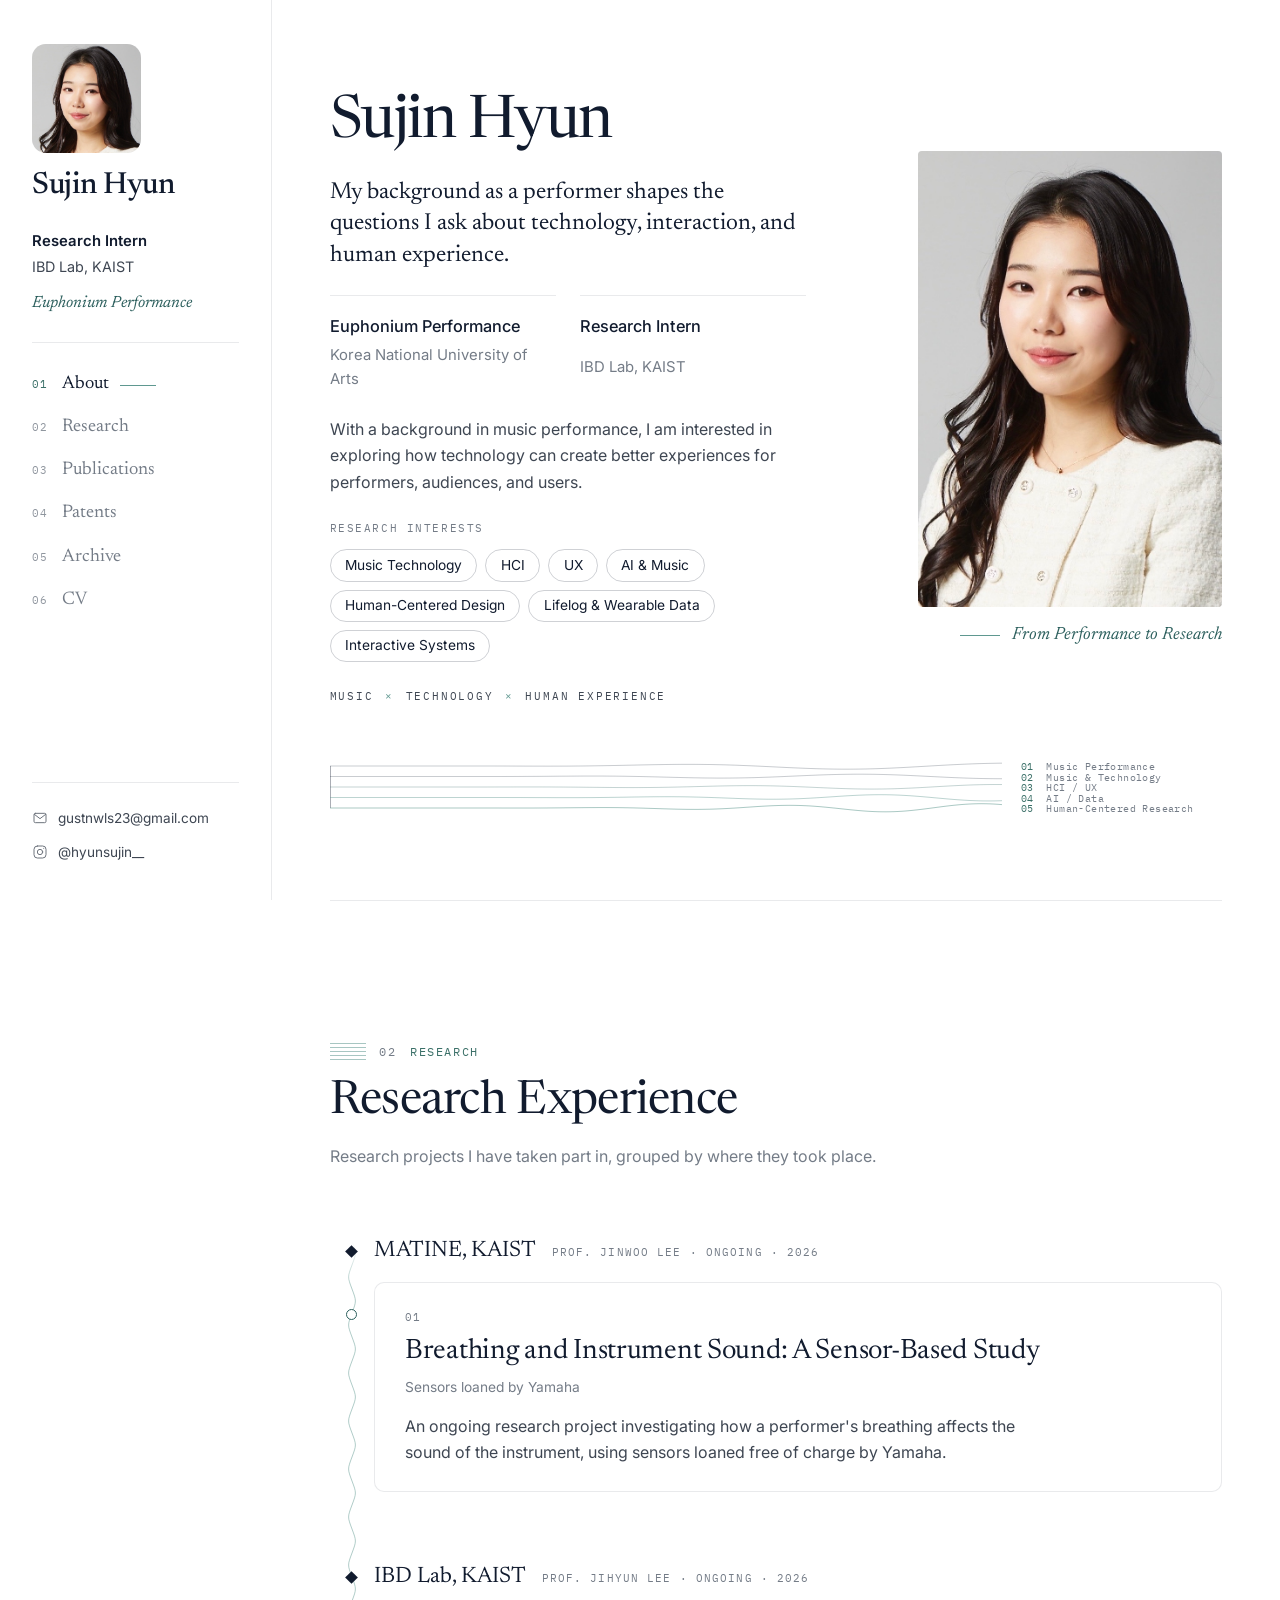
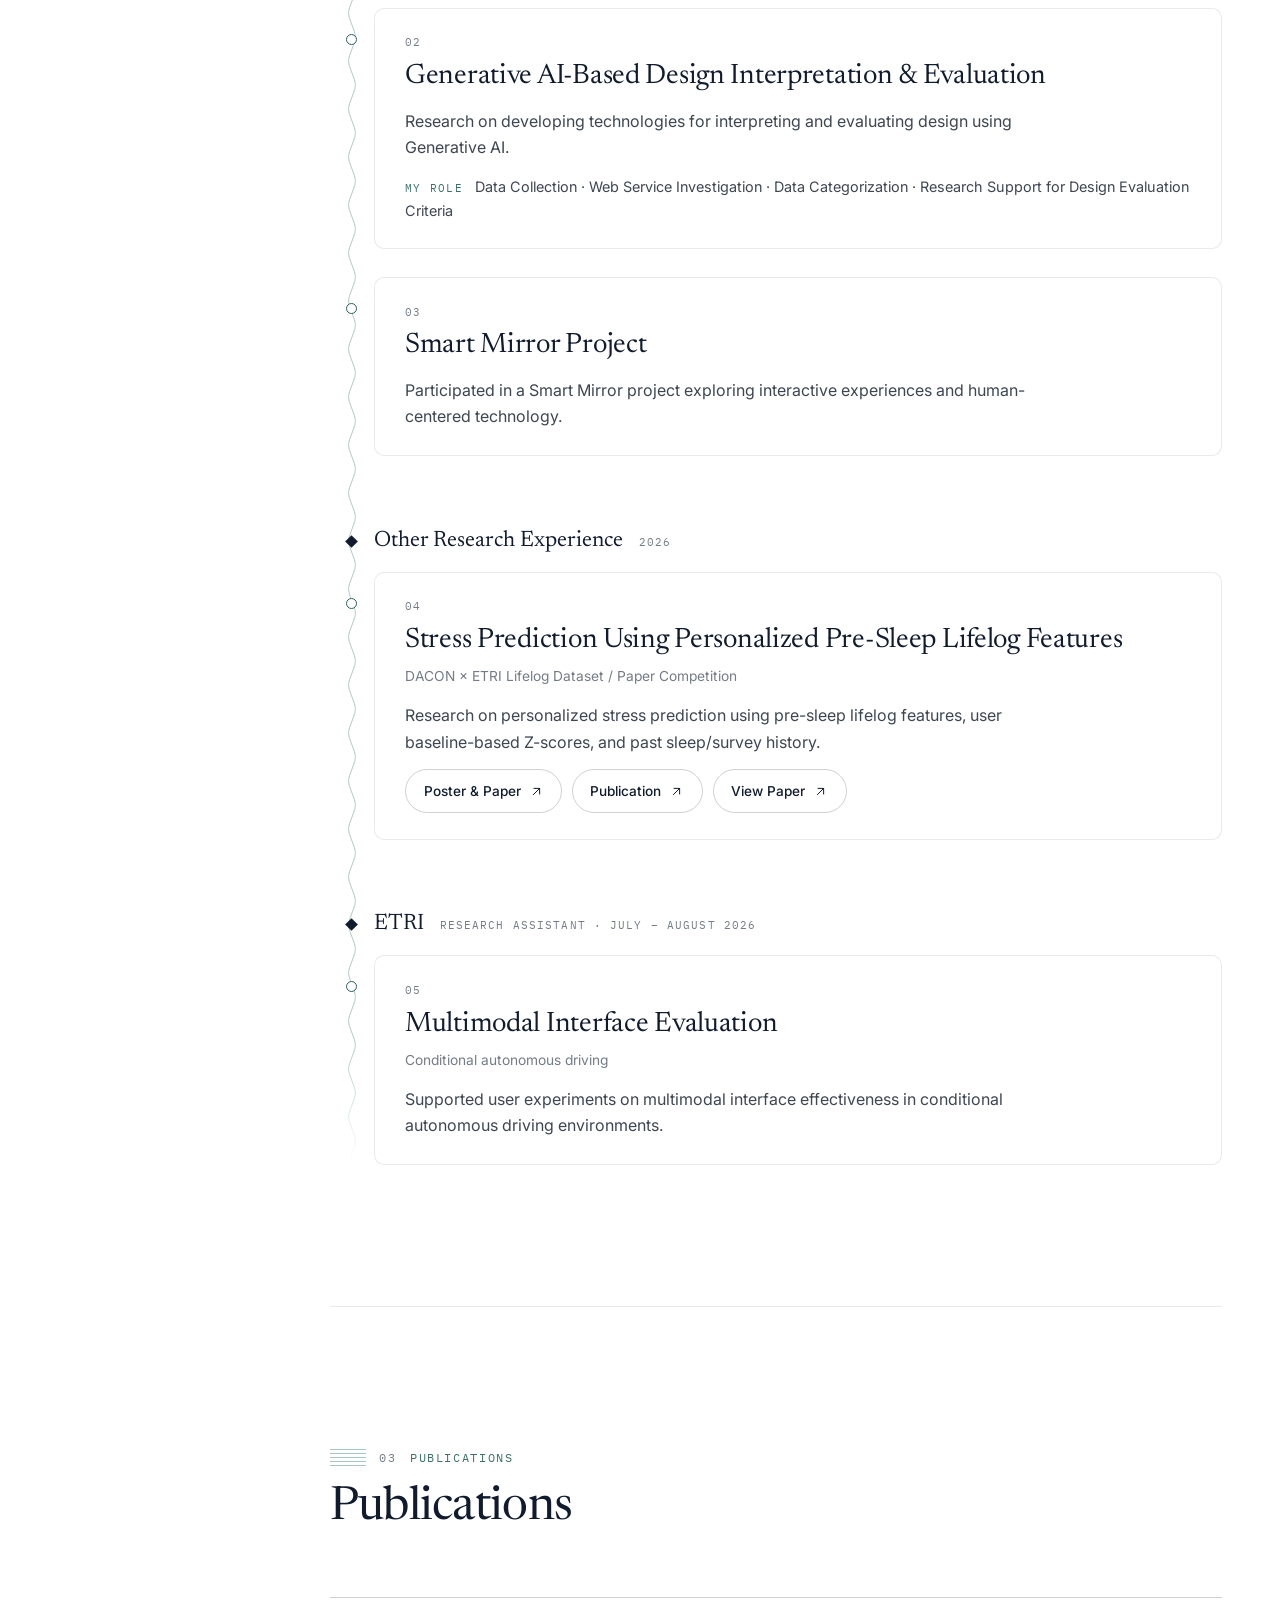
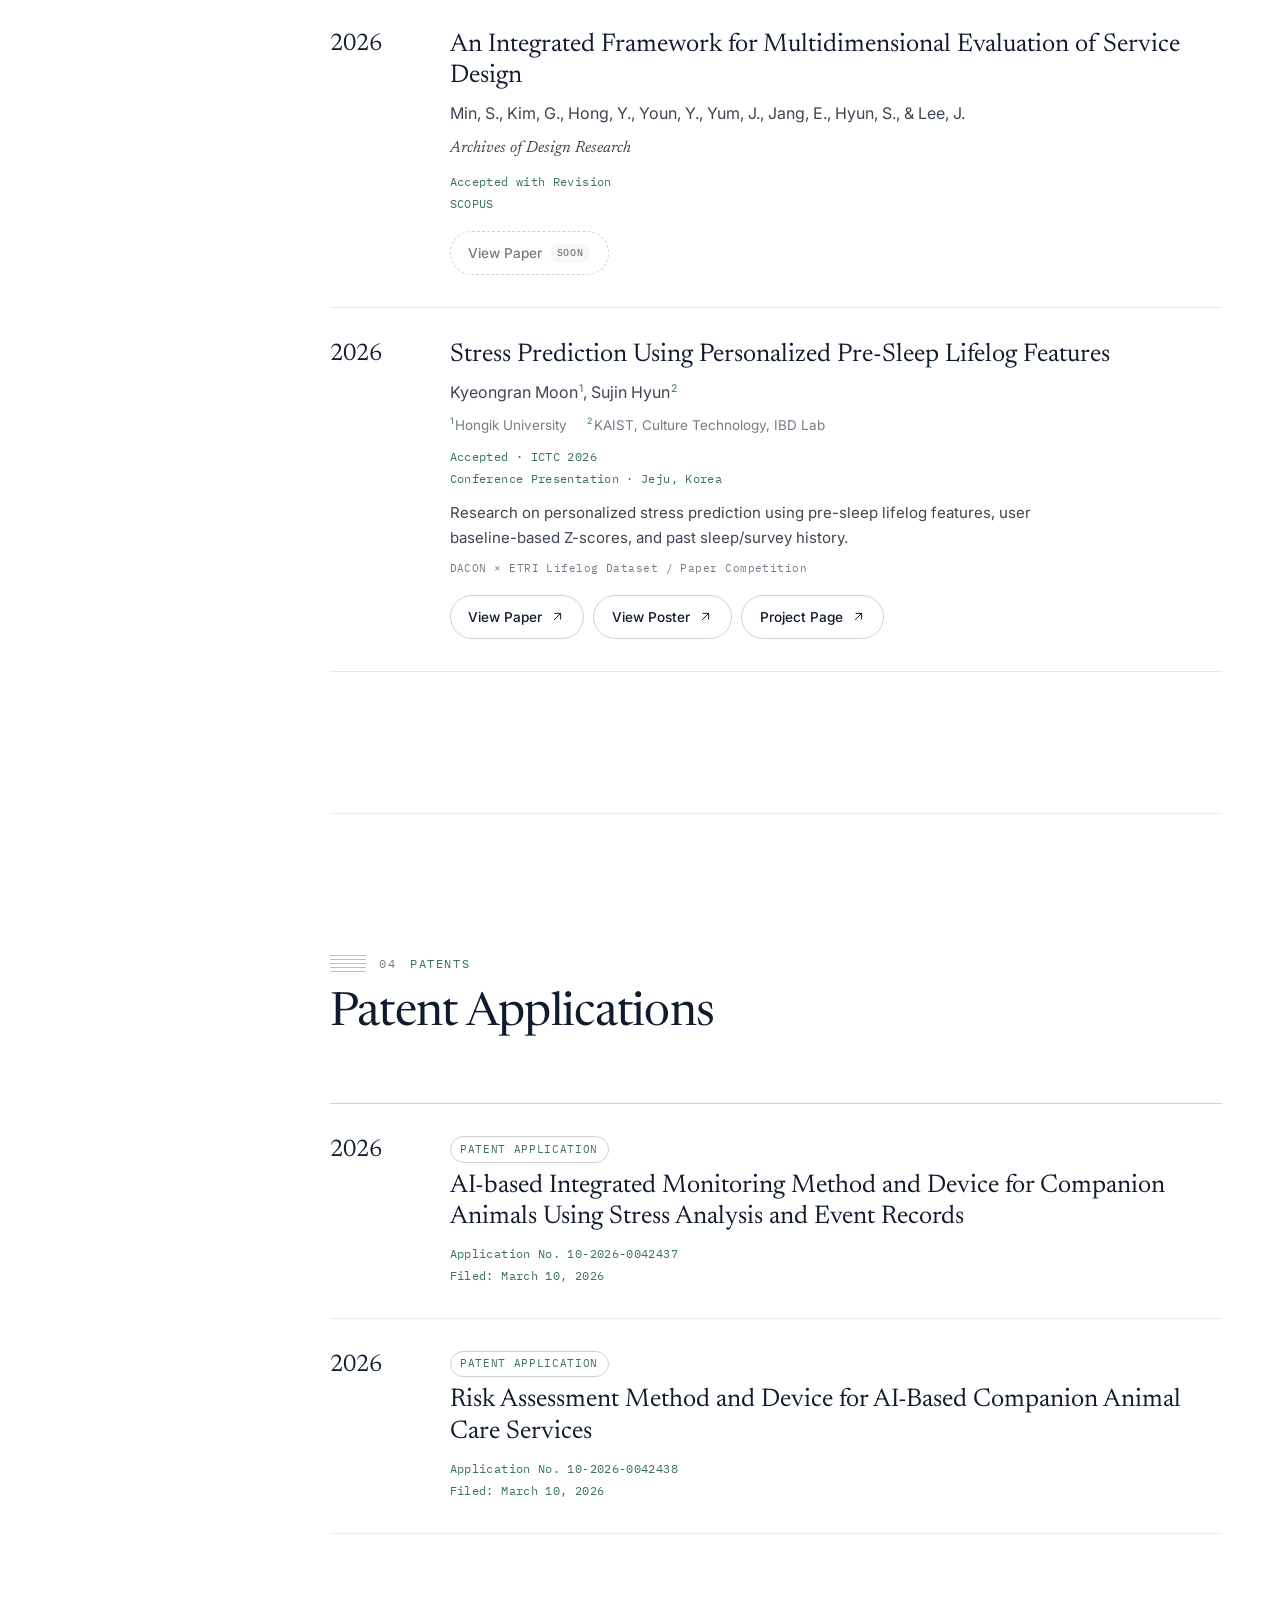
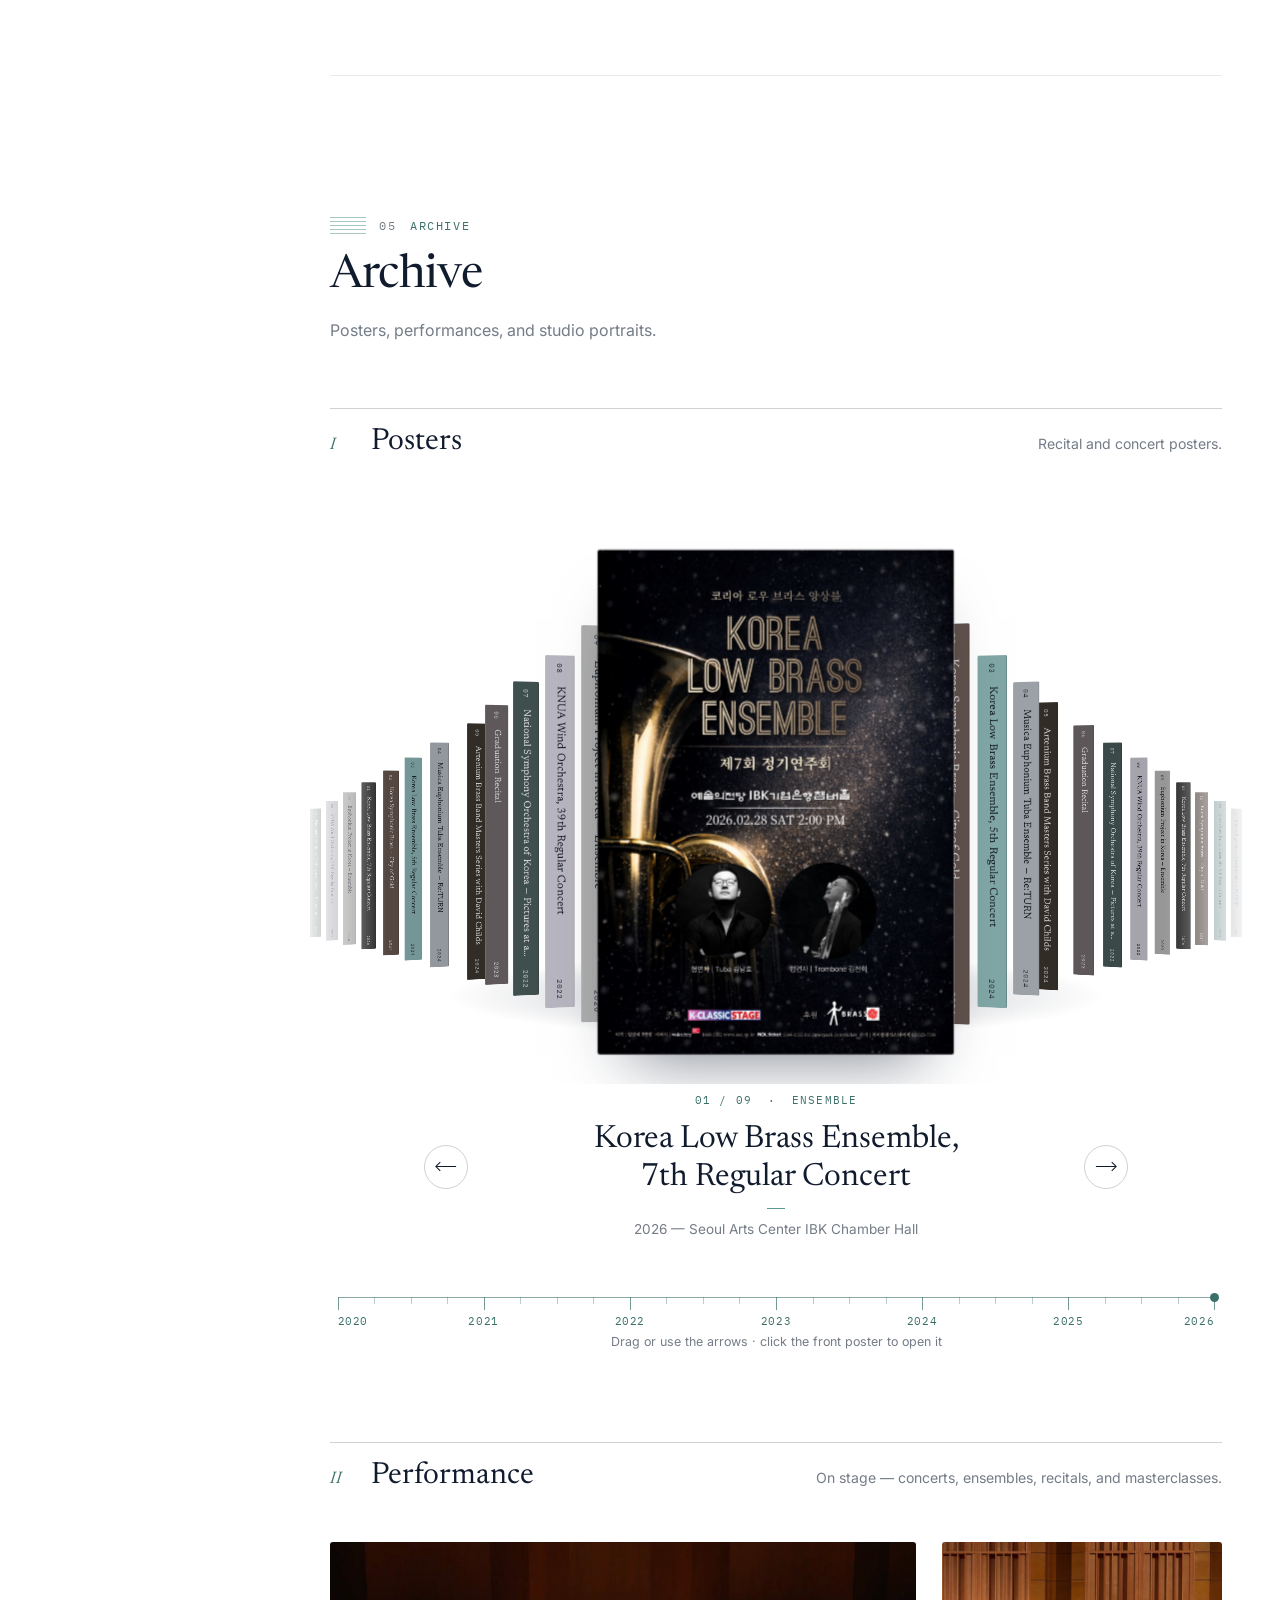
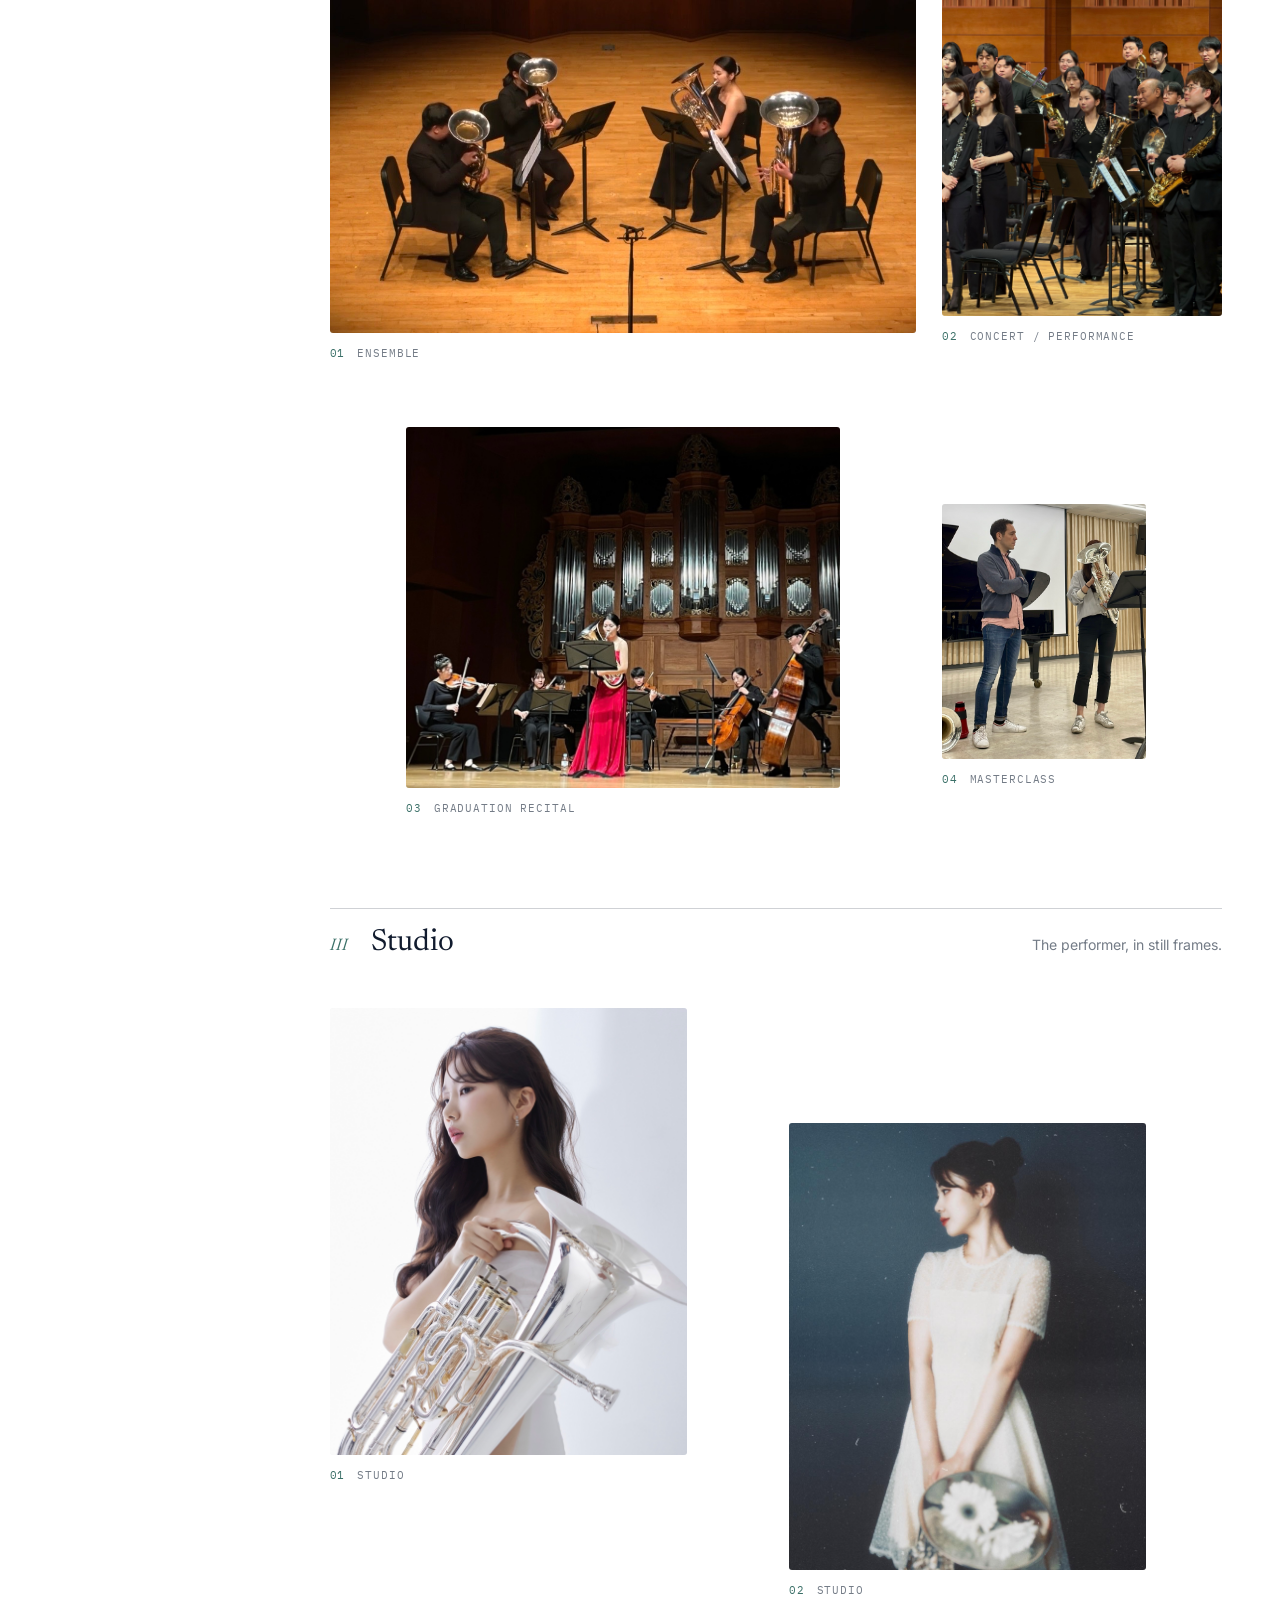
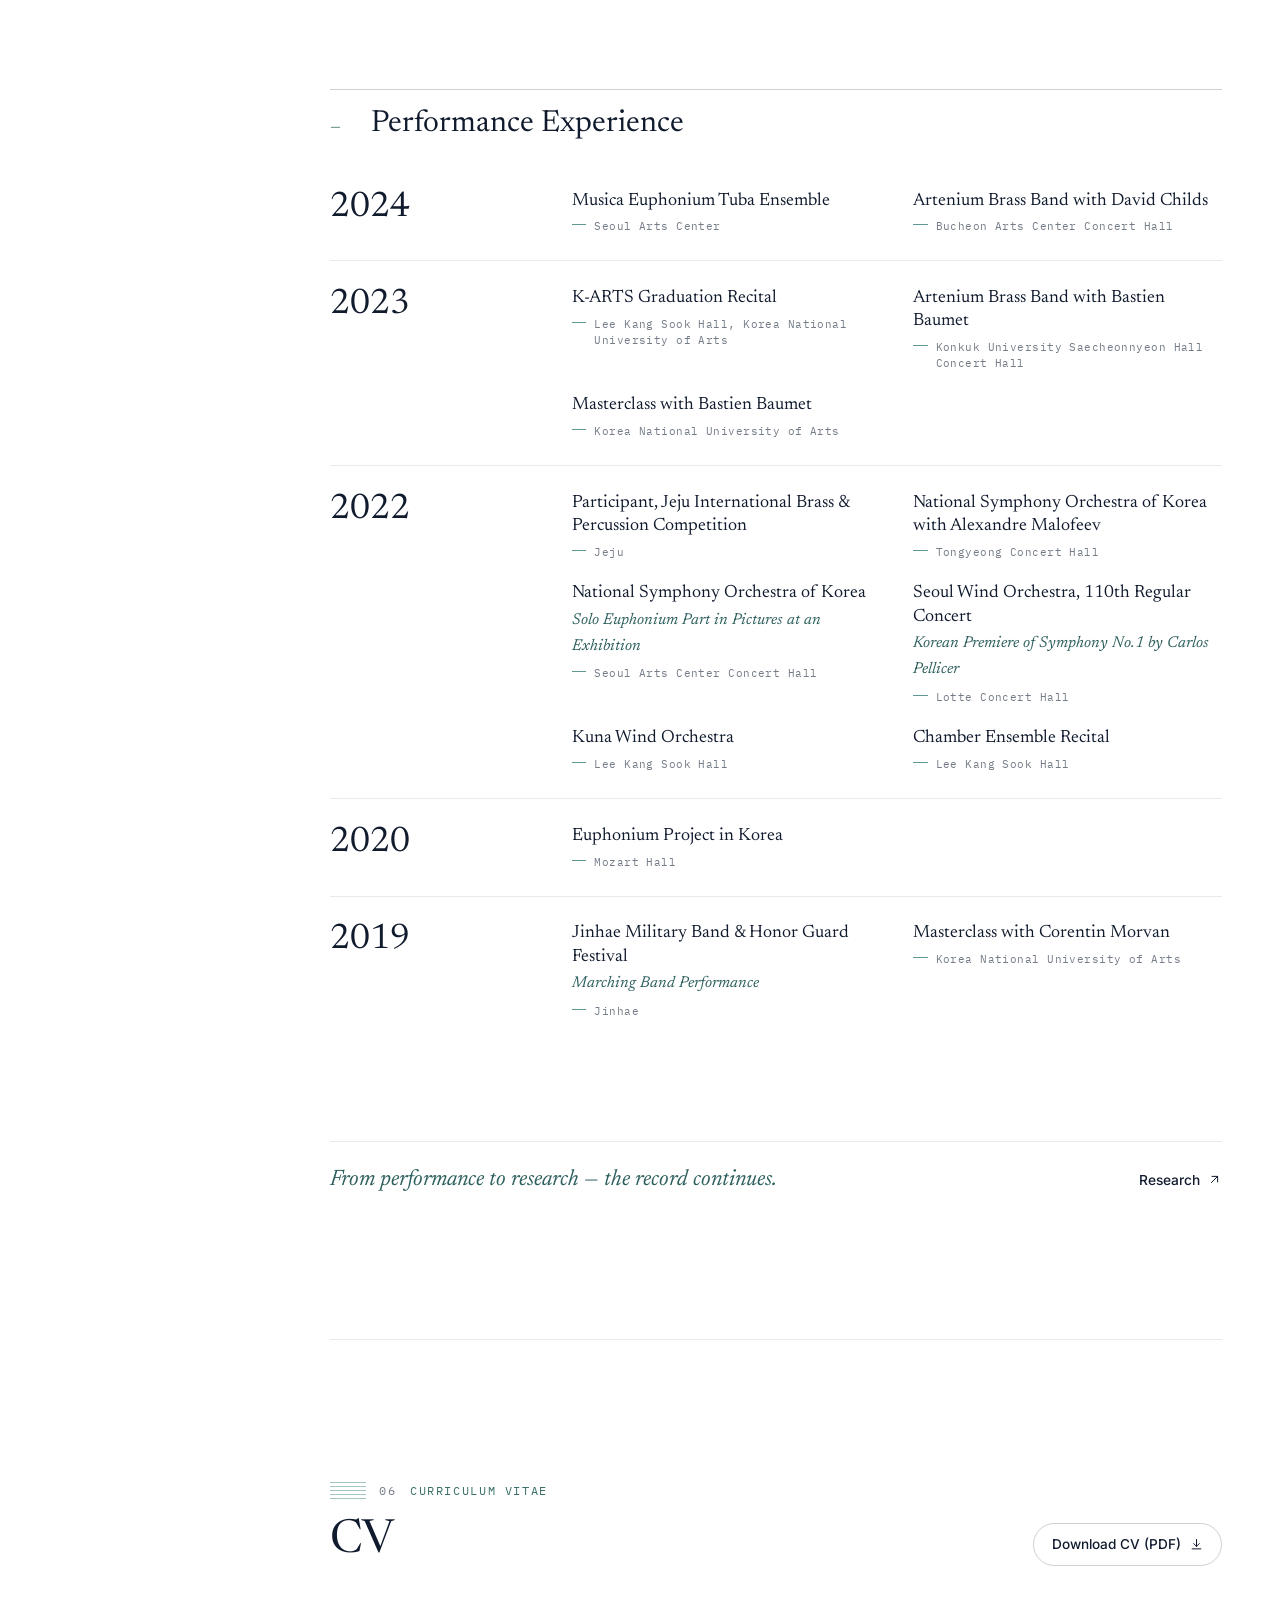
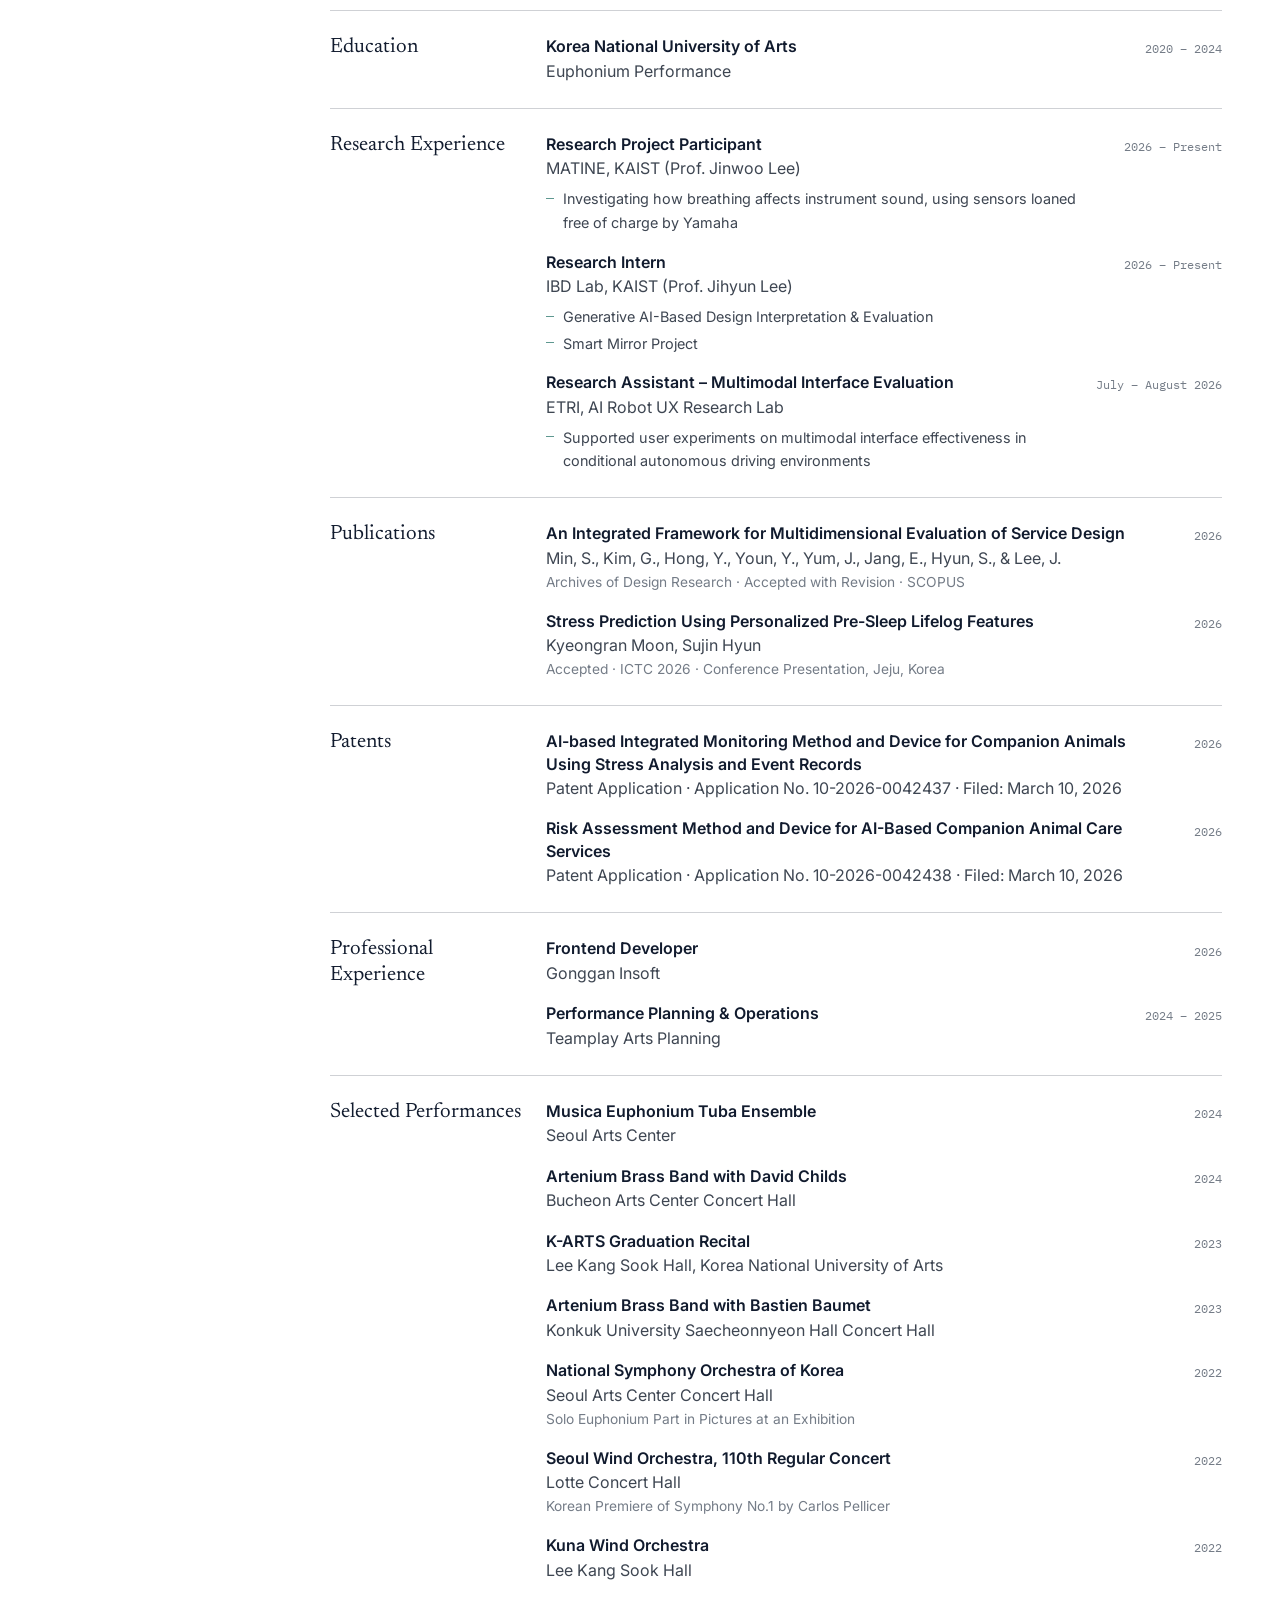
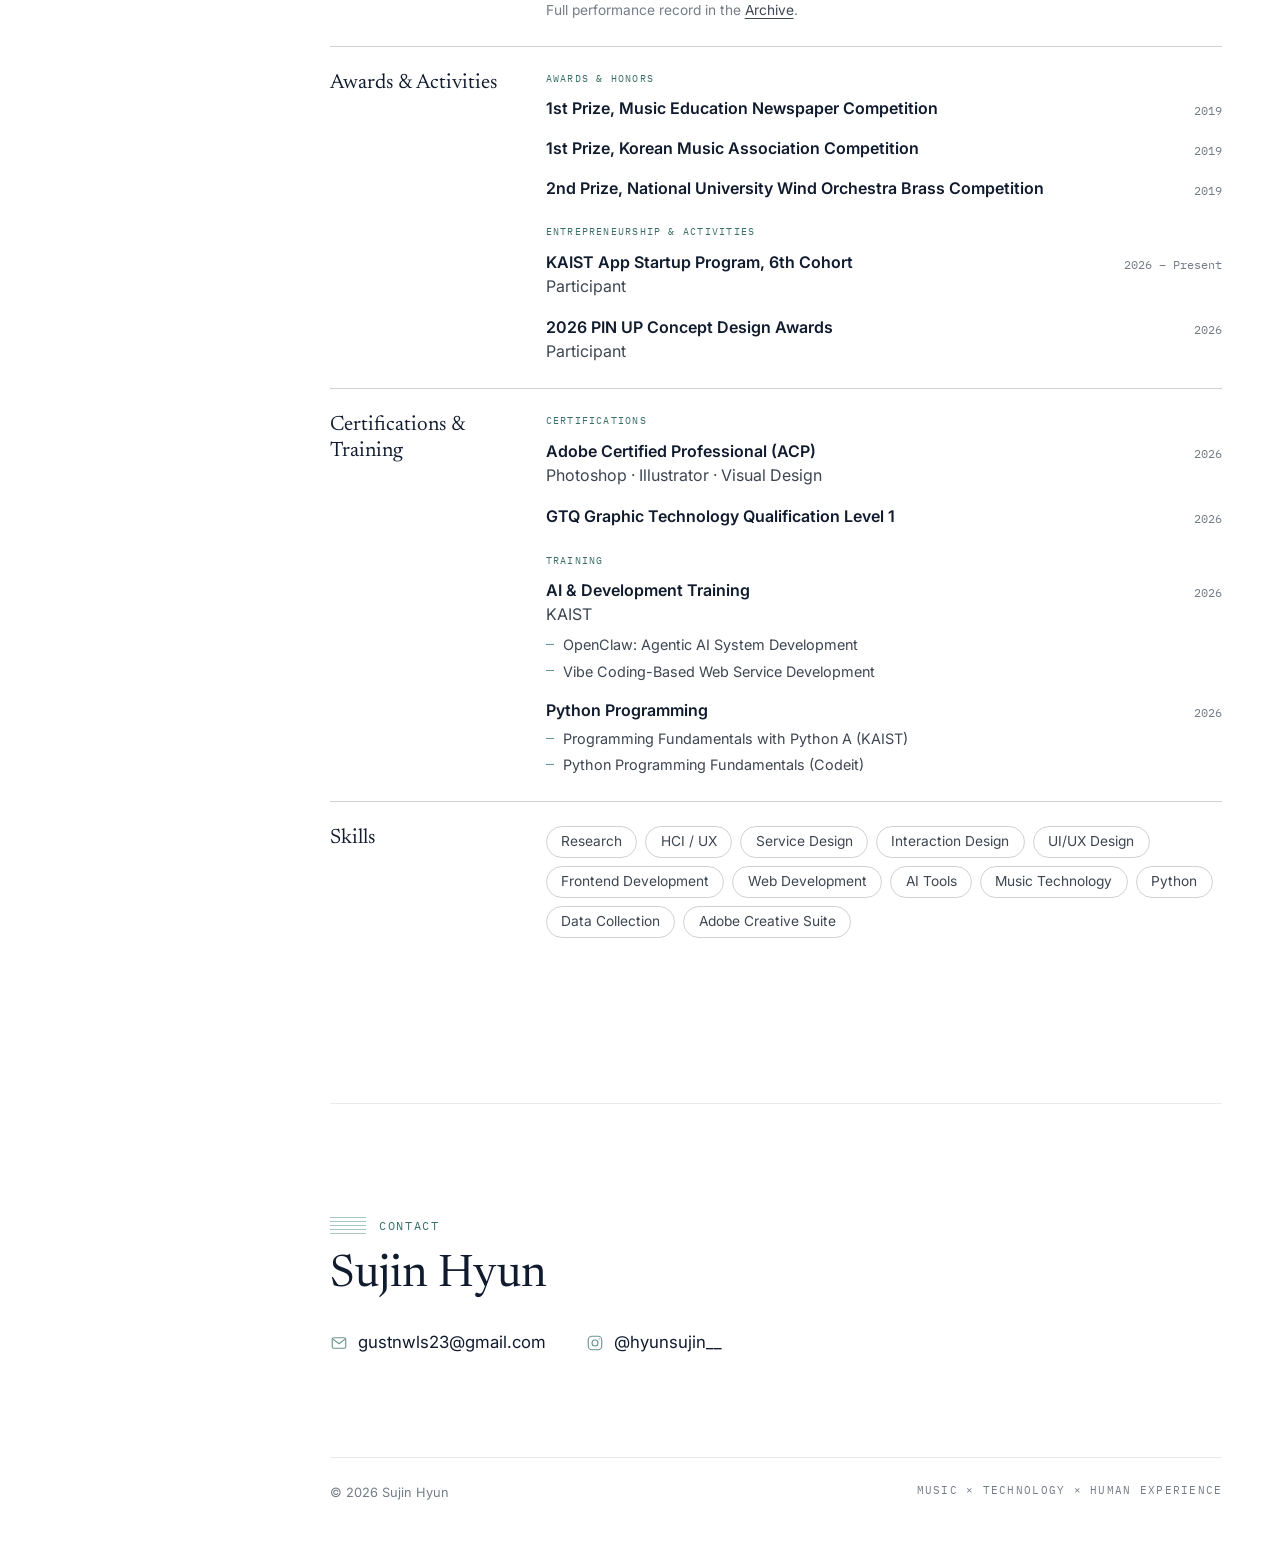
==== commit 18225fff: "Show archive posters on a curved 3D shelf Posters stand edge-on along a curved shelf; the front one " ====
--- a/index.html
+++ b/index.html
@@ -40,6 +40,7 @@
   <script src="js/content.js"></script>
   <script src="js/components.js"></script>
   <script src="js/staff.js"></script>
+  <script src="js/shelf.js"></script>
   <script src="js/main.js"></script>
 </body>
 </html>
--- a/css/style.css
+++ b/css/style.css
@@ -1467,3 +1467,282 @@
   .cv-entry__body { grid-row: auto; }
   .staff { height: 60px; }
 }
+
+/* =====================================================================
+   POSTER SHELF (Archive chapters with view: "shelf" — js/shelf.js)
+   Posters stand edge-on along a curved shelf; the front one turns to
+   face the viewer. --shelf-h is the poster height on the shelf.
+   ===================================================================== */
+
+.shelf {
+  --shelf-h: clamp(15rem, min(56vh, 44vw), 30rem);
+  position: relative;
+  user-select: none;
+  -webkit-user-select: none;
+}
+.shelf__viewport {
+  position: relative;
+  height: calc(var(--shelf-h) + 6rem);
+  margin-inline: calc(var(--gutter) * -0.5);
+  overflow: hidden;
+  touch-action: pan-y;
+  cursor: grab;
+  outline-offset: 4px;
+  /* the arc fades out at both ends instead of hitting the edge */
+  -webkit-mask-image: linear-gradient(to right, transparent, #000 9%, #000 91%, transparent);
+  mask-image: linear-gradient(to right, transparent, #000 9%, #000 91%, transparent);
+}
+.shelf__viewport.is-dragging { cursor: grabbing; }
+.shelf__viewport.is-over-cover { cursor: zoom-in; }
+.shelf__probe { position: absolute; width: 0; height: var(--shelf-h); visibility: hidden; }
+
+.shelf__floor {
+  position: absolute;
+  left: 50%;
+  transform: translate(-50%, -50%);
+  background: radial-gradient(50% 50% at 50% 40%, rgba(17, 27, 46, 0.22), rgba(17, 27, 46, 0.07) 55%, transparent 72%);
+  pointer-events: none;
+}
+.shelf__scene {
+  position: absolute;
+  inset: 0;
+  perspective: 1400px;
+  perspective-origin: 50% 50%;
+}
+.shelf__stage {
+  position: absolute;
+  left: 50%;
+  top: 50%;
+  width: 0;
+  height: 0;
+  transform-style: preserve-3d;
+}
+.tape {
+  position: absolute;
+  width: 0;
+  height: 0;
+  transform-style: preserve-3d;
+  will-change: transform;
+}
+.tape__spine,
+.tape__cover {
+  position: absolute;
+  backface-visibility: hidden;
+  -webkit-backface-visibility: hidden;
+  border-radius: 2px;
+  overflow: hidden;
+}
+.tape__spine::after,
+.tape__cover::after {
+  content: "";
+  position: absolute;
+  inset: 0;
+  background: #000;
+  opacity: var(--shade, 0);
+  pointer-events: none;
+}
+.tape__spine {
+  display: flex;
+  flex-direction: column;
+  align-items: center;
+  justify-content: space-between;
+  padding: 0.9em 0;
+  box-shadow: inset 1px 0 rgba(255, 255, 255, 0.18), inset -1px 0 rgba(0, 0, 0, 0.18);
+  font-family: var(--mono);
+  line-height: 1;
+  letter-spacing: 0.08em;
+}
+.tape__title {
+  flex: 1;
+  min-height: 0;
+  margin: 1.1em 0;
+  writing-mode: vertical-rl;
+  font-family: var(--serif);
+  font-size: 1.25em;
+  letter-spacing: 0.01em;
+  white-space: nowrap;
+  overflow: hidden;
+  text-overflow: ellipsis;
+}
+.tape__no,
+.tape__year { font-size: 0.85em; opacity: 0.8; writing-mode: vertical-rl; }
+.tape__cover {
+  background: var(--bg-2);
+  box-shadow: 0 34px 60px -30px rgba(17, 27, 46, 0.55), 0 0 0 1px var(--line);
+}
+.tape__cover img {
+  width: 100%;
+  height: 100%;
+  object-fit: cover;
+  pointer-events: none;
+}
+
+/* caption under the front poster */
+.shelf__caption {
+  display: grid;
+  grid-template-columns: auto minmax(0, 1fr) auto;
+  align-items: center;
+  gap: 1rem;
+  max-width: 44rem;
+  margin: 0.5rem auto 0;
+}
+.shelf__lines {
+  display: grid;
+  justify-items: center;
+  gap: 0.55rem;
+  text-align: center;
+}
+.shelf__mask {
+  display: grid;
+  width: 100%;
+  overflow: hidden;
+}
+.shelf__mask > span { grid-area: 1 / 1; padding-bottom: 0.08em; }
+.shelf__kicker {
+  font-family: var(--mono);
+  font-size: 0.68rem;
+  letter-spacing: 0.1em;
+  text-transform: uppercase;
+  color: var(--accent-ink);
+}
+.shelf__title {
+  font-family: var(--serif);
+  font-size: clamp(1.35rem, 2.6vw, 2rem);
+  line-height: 1.2;
+  color: var(--navy);
+  text-wrap: balance;
+}
+.shelf__rule { width: 18px; height: 1px; background: var(--accent); }
+.shelf__meta { font-size: 0.85rem; color: var(--muted); }
+.shelf__arrow {
+  display: grid;
+  place-items: center;
+  width: 2.75rem;
+  height: 2.75rem;
+  border: 1px solid var(--line-strong);
+  border-radius: 50%;
+  background: none;
+  color: var(--navy);
+  cursor: pointer;
+  transition: border-color 0.3s var(--ease), color 0.3s var(--ease);
+}
+.shelf__arrow:hover { border-color: var(--accent); color: var(--accent-ink); }
+.shelf__arrow svg { width: 22px; height: 11px; fill: none; stroke: currentColor; stroke-width: 1.2; }
+
+/* year ruler */
+.ruler {
+  position: relative;
+  height: 2.5rem;
+  margin: clamp(1.75rem, 4vw, 2.75rem) 0.5rem 0;
+  color: var(--accent-ink);
+}
+.ruler__line { position: absolute; left: 0; right: 0; top: 12px; height: 1px; background: currentColor; opacity: 0.6; }
+.ruler__tick { position: absolute; top: 12px; width: 1px; height: 7px; background: currentColor; opacity: 0.35; }
+.ruler__tick.is-major { height: 13px; opacity: 0.7; }
+.ruler__label {
+  position: absolute;
+  top: 28px;
+  transform: translateX(-50%);
+  font-family: var(--mono);
+  font-size: 0.66rem;
+  letter-spacing: 0.06em;
+}
+.ruler__label.is-first { transform: none; }
+.ruler__label.is-last { transform: translateX(-100%); }
+.ruler__dot {
+  position: absolute;
+  top: 12px;
+  width: 9px;
+  height: 9px;
+  margin: -4px 0 0 -4.5px;
+  border-radius: 50%;
+  background: var(--accent-ink);
+}
+.ruler__hit { position: absolute; inset: 0 -0.5rem; cursor: pointer; }
+
+.shelf__hint {
+  margin-top: 0.4rem;
+  font-size: 0.78rem;
+  color: var(--muted);
+  text-align: center;
+}
+
+/* full-screen sheet that grows out of the front poster */
+.has-shelf-detail { overflow: hidden; }
+.shelf-detail {
+  position: fixed;
+  inset: 0;
+  z-index: 100;
+  display: grid;
+  grid-template-columns: minmax(0, 1fr) minmax(0, 1fr);
+  align-items: center;
+  gap: 4vw;
+  padding: 6rem 6vw 3.5rem 7vw;
+  background: var(--bg);
+  overflow-y: auto;
+}
+.shelf-detail[hidden] { display: none; }
+.shelf-detail__close {
+  position: absolute;
+  top: 1.75rem;
+  left: 7vw;
+  padding: 0.45rem 0.9rem;
+  border: 1px solid var(--line-strong);
+  border-radius: 999px;
+  background: none;
+  font-family: var(--mono);
+  font-size: 0.7rem;
+  letter-spacing: 0.1em;
+  text-transform: uppercase;
+  color: var(--navy);
+  cursor: pointer;
+}
+.shelf-detail__close:hover { border-color: var(--accent); color: var(--accent-ink); }
+.shelf-detail__text { display: grid; gap: 1.1rem; max-width: 32rem; }
+.shelf-detail__line { overflow: hidden; }
+.shelf-detail__line > * { display: block; padding-bottom: 0.08em; }
+.shelf-detail__kicker {
+  font-family: var(--mono);
+  font-size: 0.7rem;
+  letter-spacing: 0.1em;
+  text-transform: uppercase;
+  color: var(--accent-ink);
+}
+.shelf-detail__title {
+  font-family: var(--serif);
+  font-weight: 400;
+  font-size: clamp(2rem, 4.2vw, 3.6rem);
+  line-height: 1.08;
+  letter-spacing: -0.01em;
+  color: var(--navy);
+}
+.shelf-detail__meta { font-family: var(--mono); font-size: 0.85rem; color: var(--ink-2); }
+.shelf-detail__place { font-family: var(--serif); font-style: italic; font-size: 1.1rem; color: var(--muted); }
+.shelf-detail__link {
+  justify-self: start;
+  margin-top: 0.6rem;
+  font-size: 0.9rem;
+  color: var(--accent-ink);
+  text-underline-offset: 4px;
+}
+.shelf-detail__figure { display: grid; place-items: center; min-width: 0; }
+.shelf-detail__poster { display: block; width: auto; max-width: 100%; height: min(78vh, 52rem); }
+
+@media (max-width: 760px) {
+  .shelf { --shelf-h: min(78vw, 42svh); }
+  .shelf__viewport { height: calc(var(--shelf-h) + 4rem); margin-inline: calc(var(--gutter) * -1); }
+  .shelf__caption { gap: 0.5rem; }
+  .shelf__arrow { width: 2.4rem; height: 2.4rem; }
+  .ruler { margin-top: 1.5rem; }
+
+  .shelf-detail {
+    grid-template-columns: 1fr;
+    align-content: start;
+    gap: 1.75rem;
+    padding: 4.5rem 1.5rem 3rem;
+  }
+  .shelf-detail__close { top: 1.25rem; left: 1.5rem; }
+  .shelf-detail__figure { order: -1; }
+  .shelf-detail__poster { height: 50svh; }
+  .shelf-detail__title { font-size: 2.1rem; }
+}
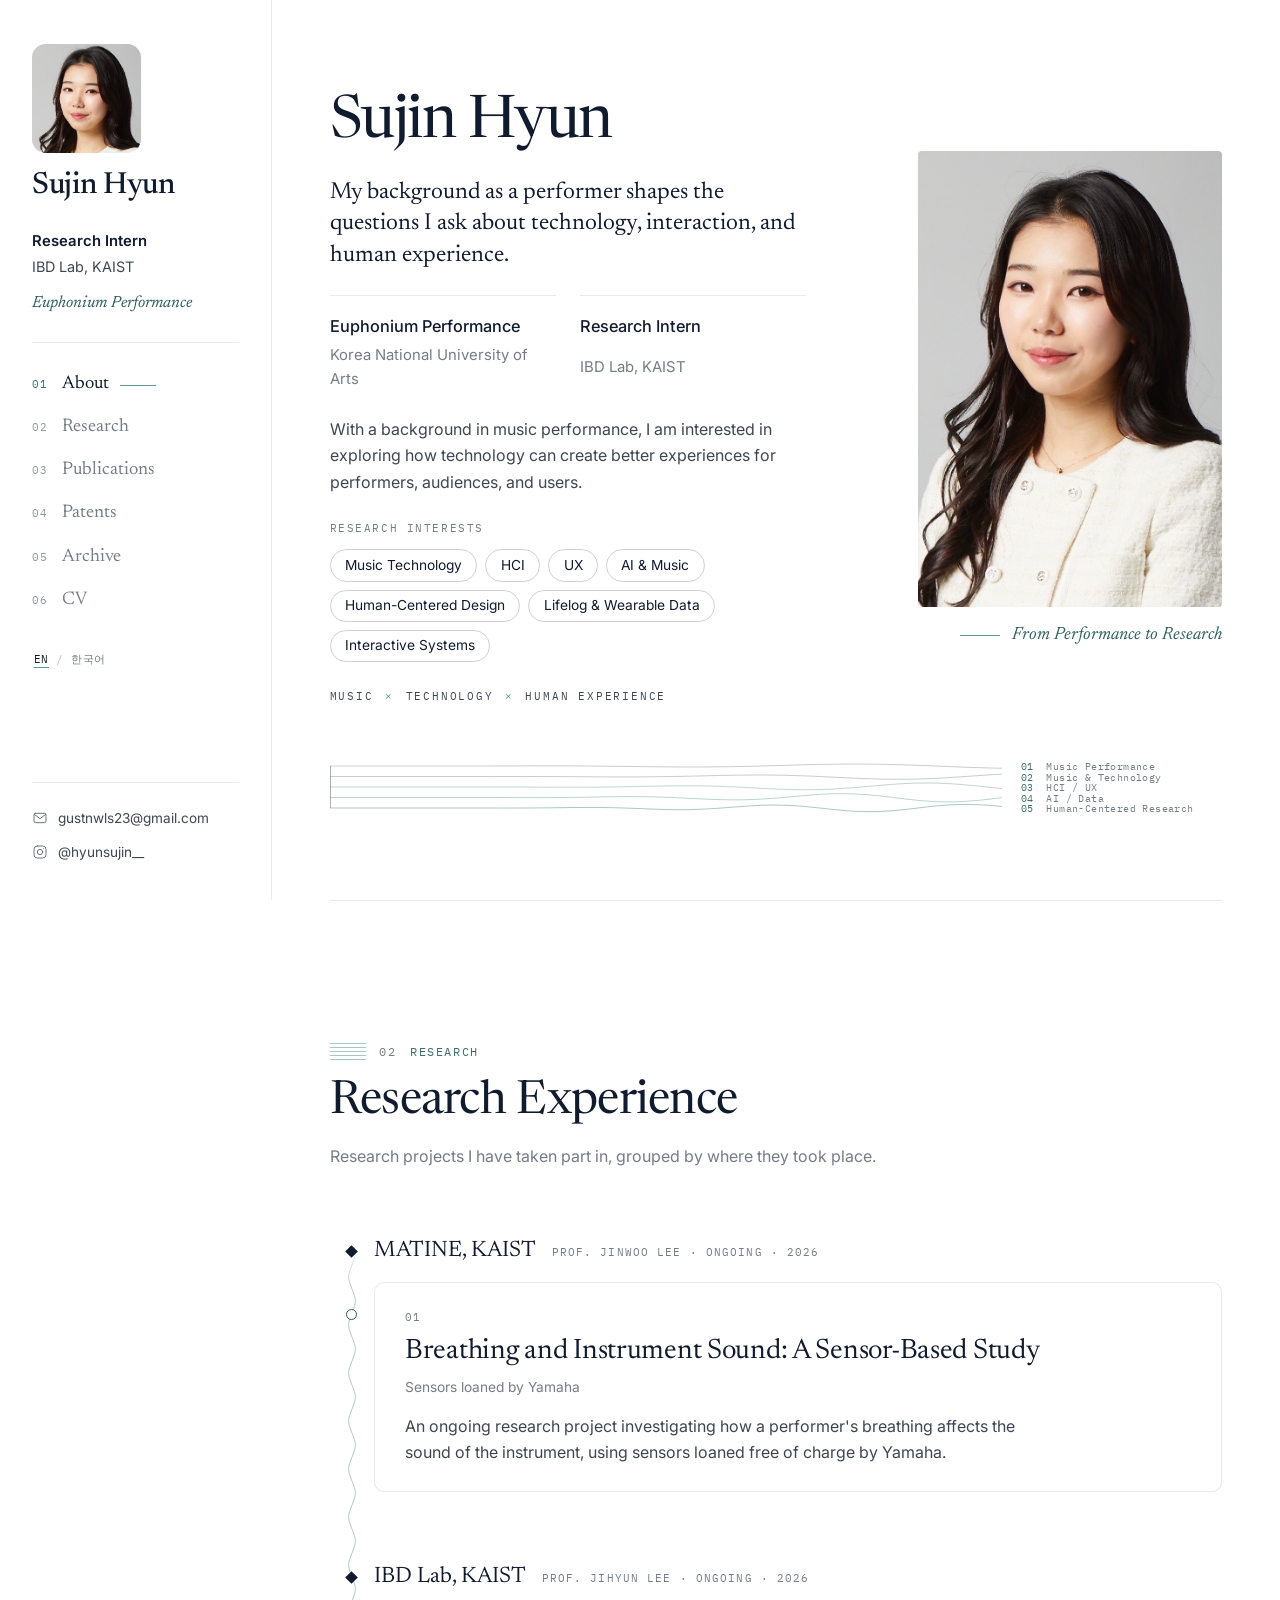
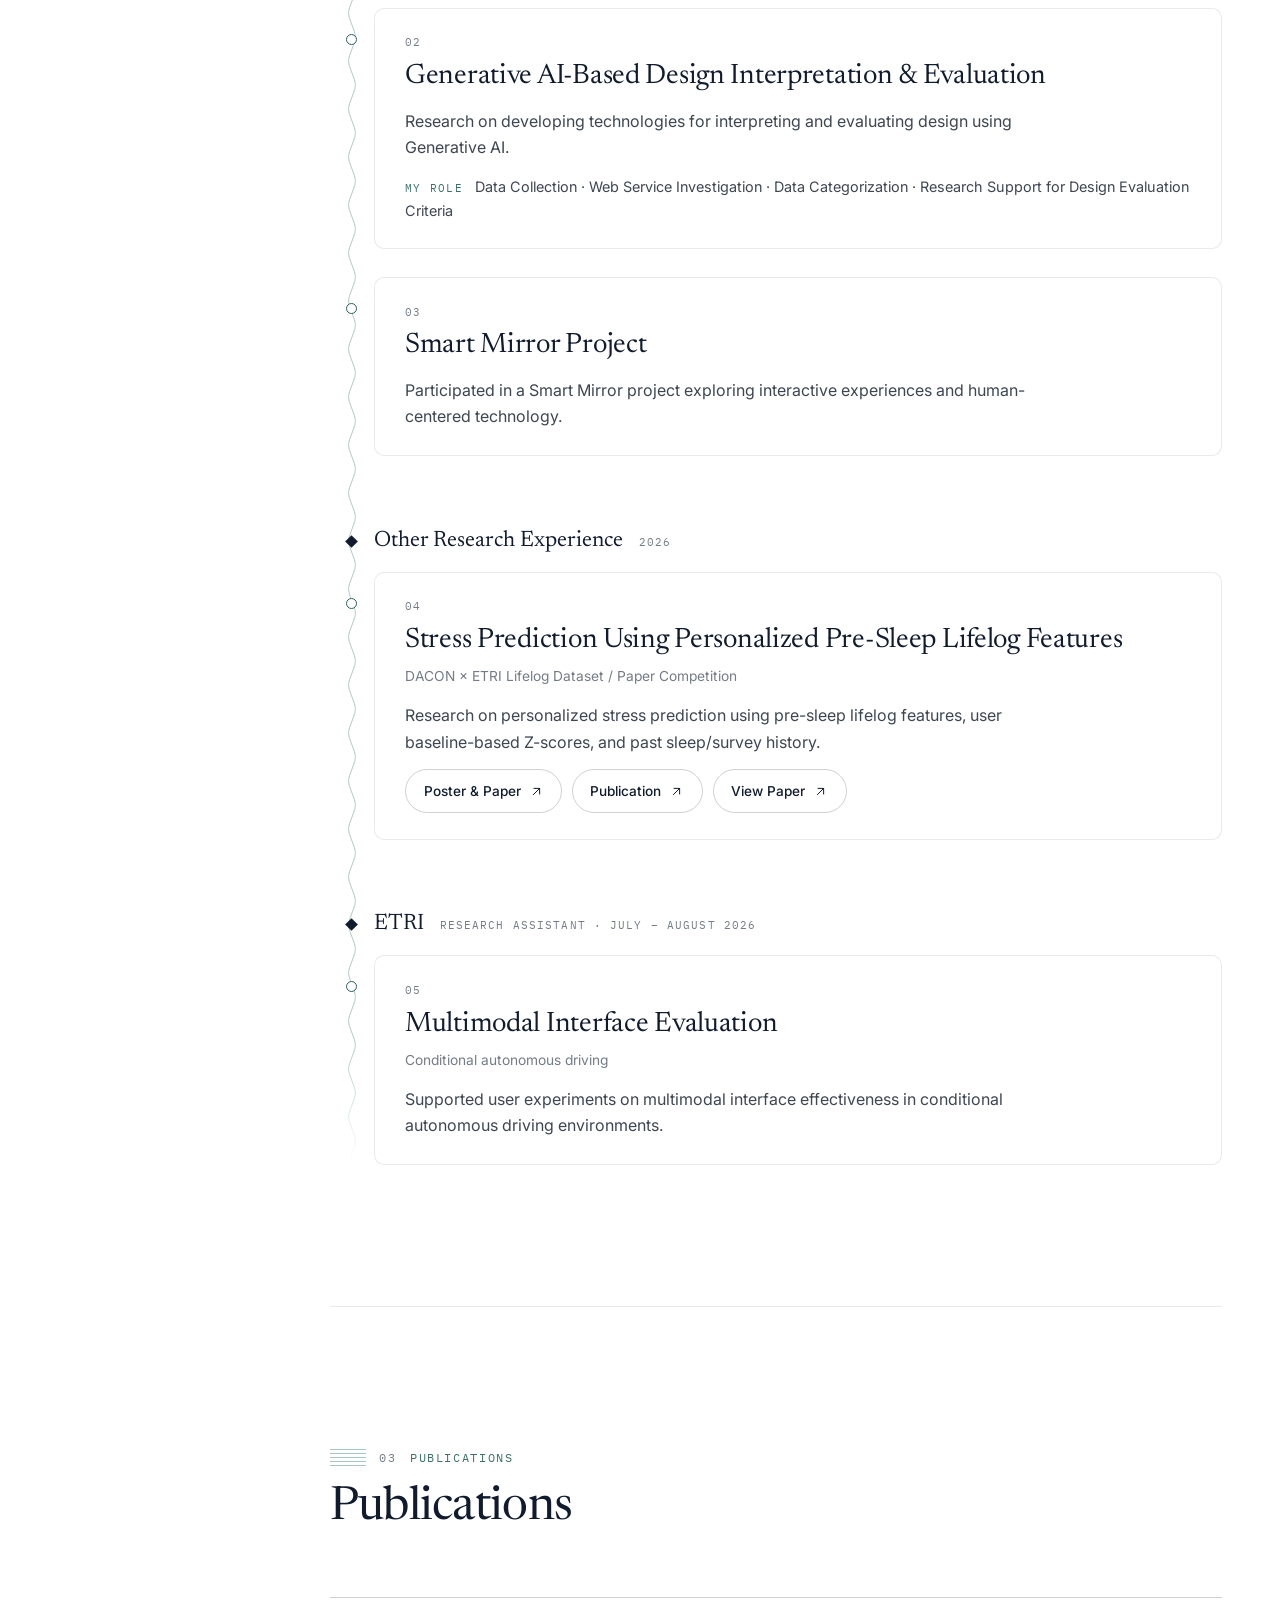
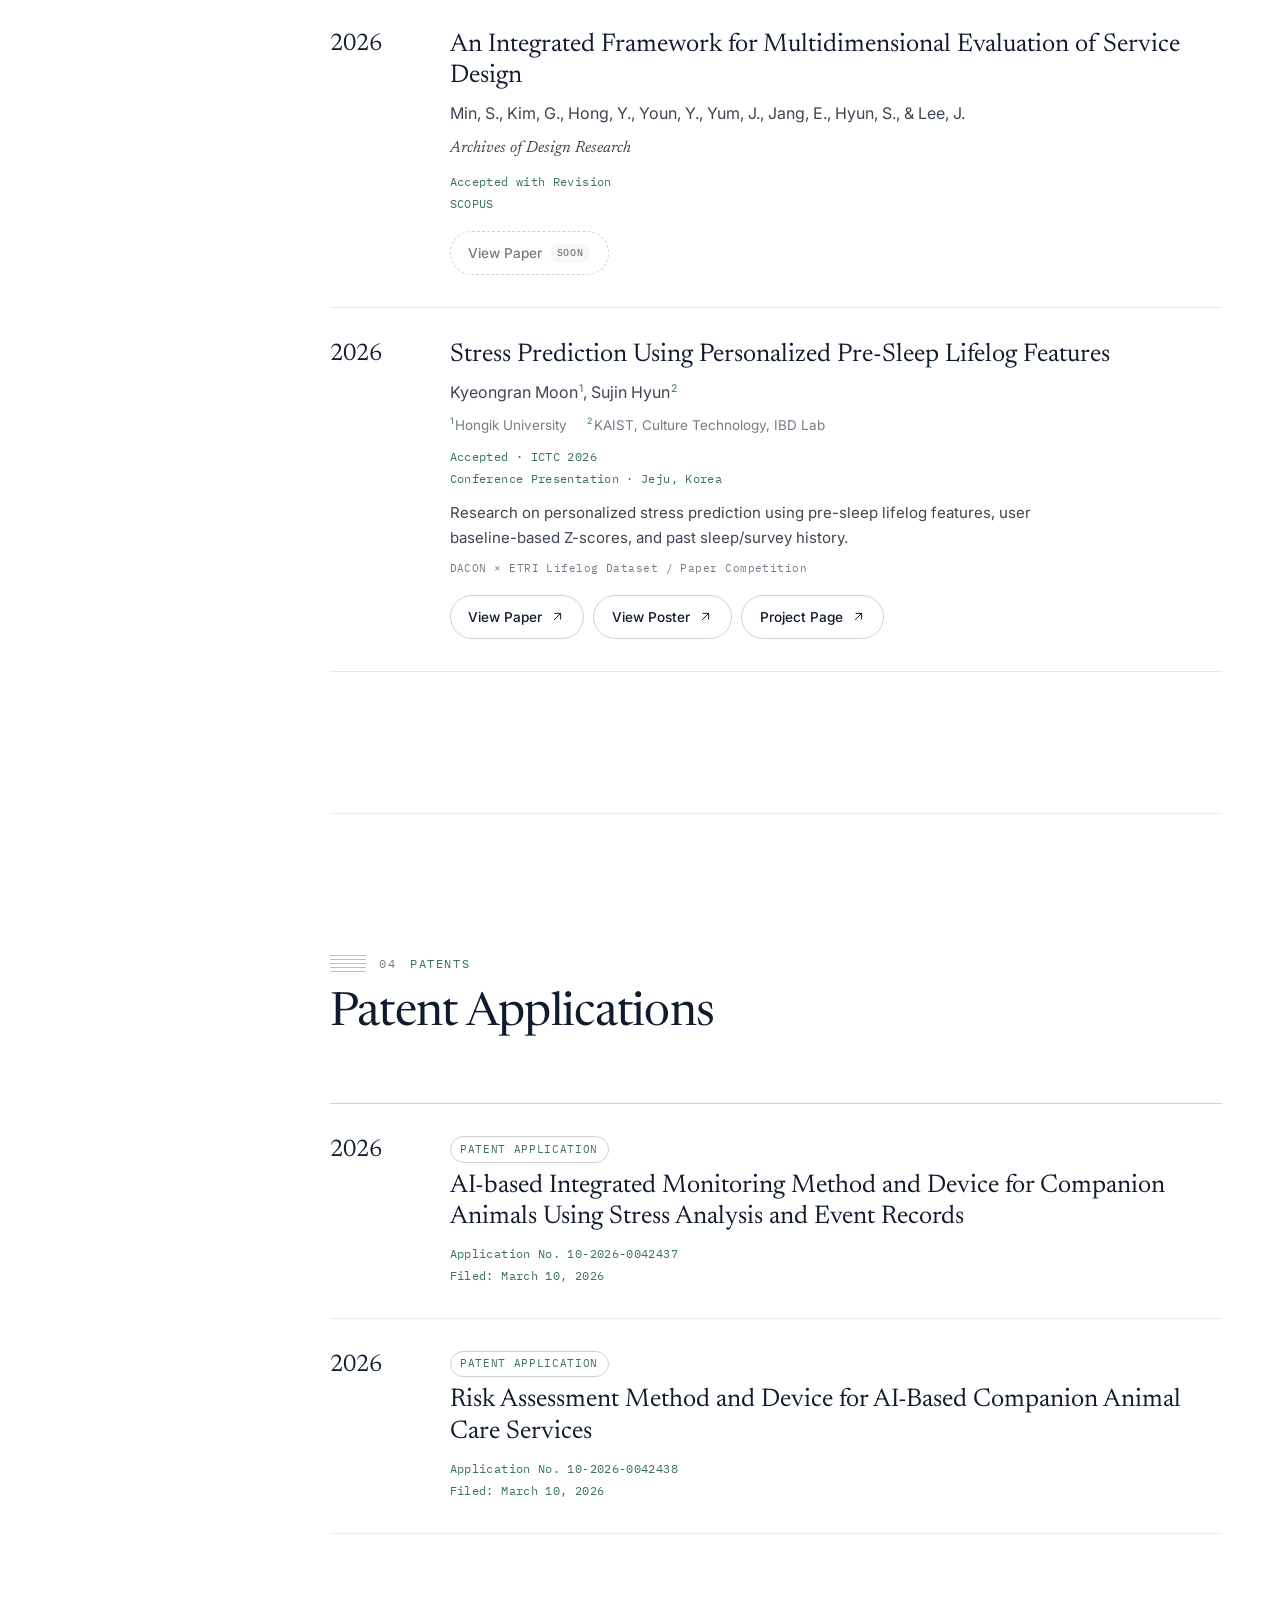
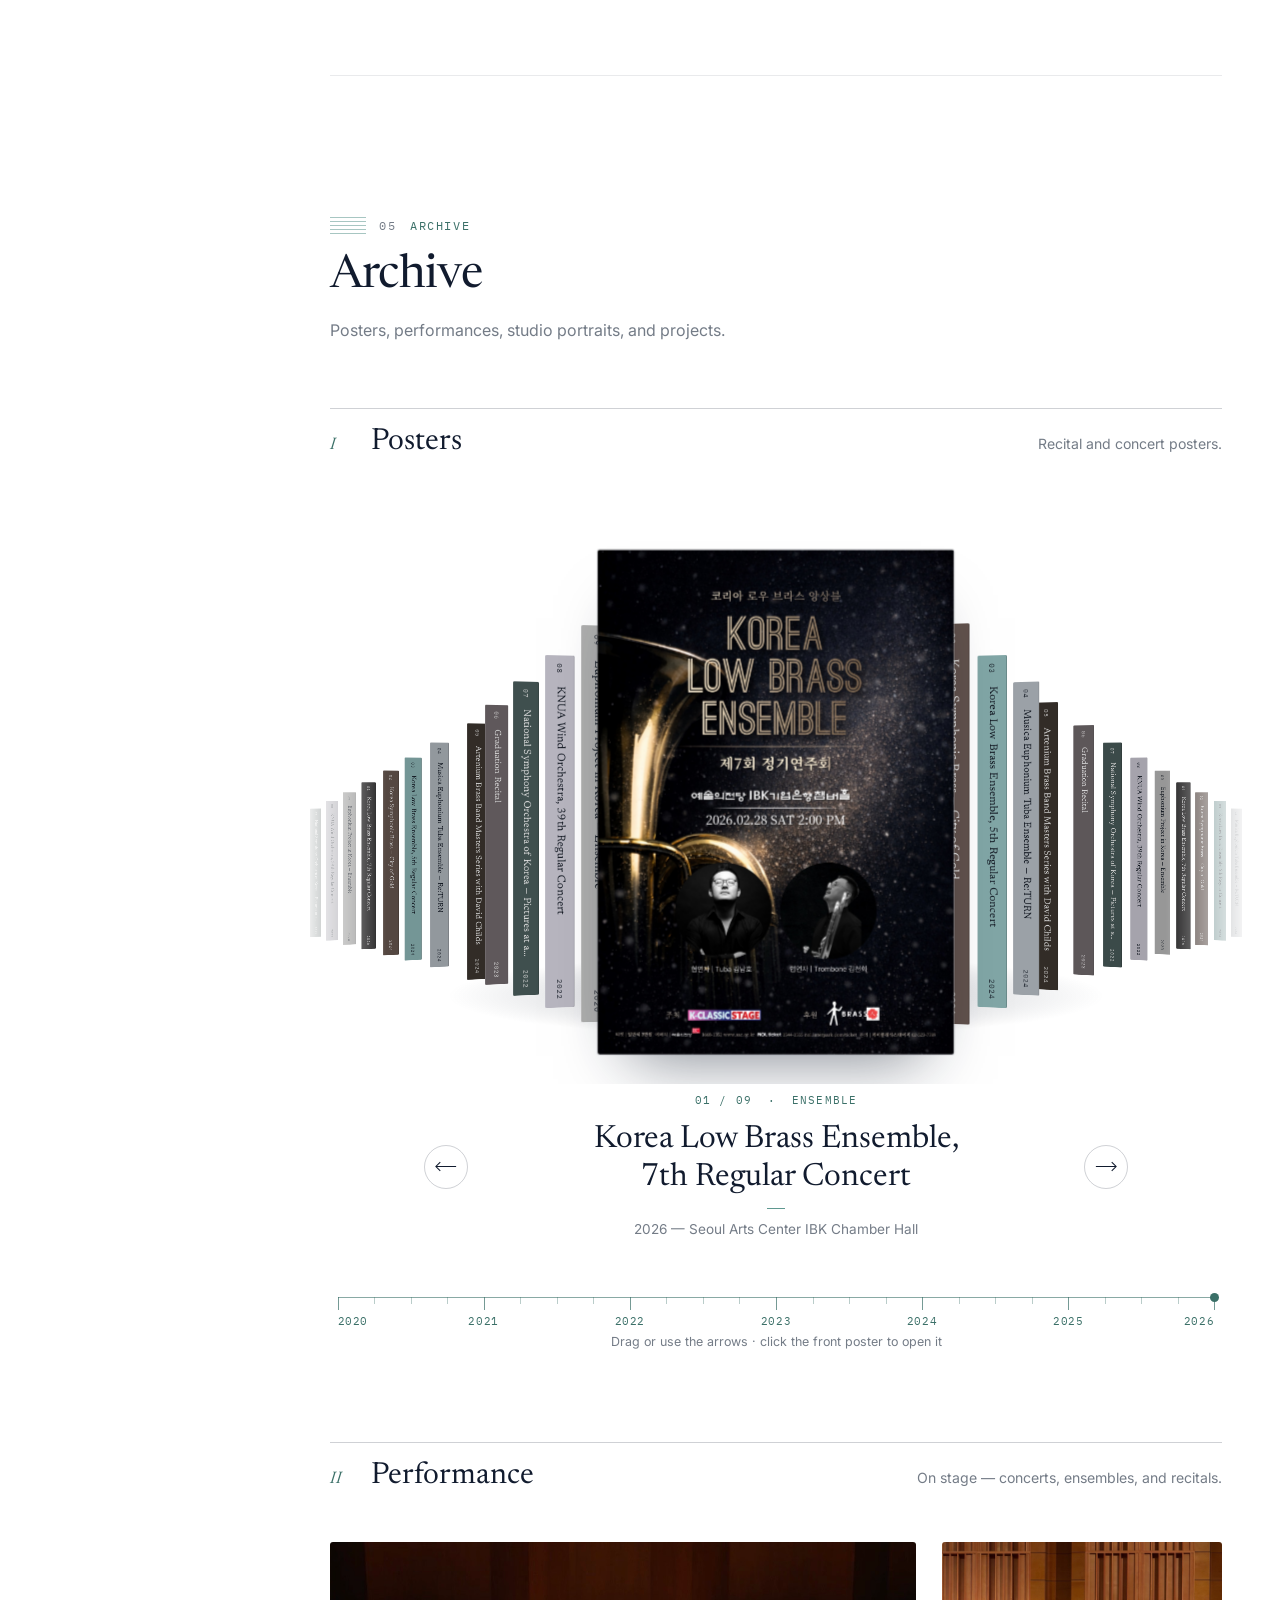
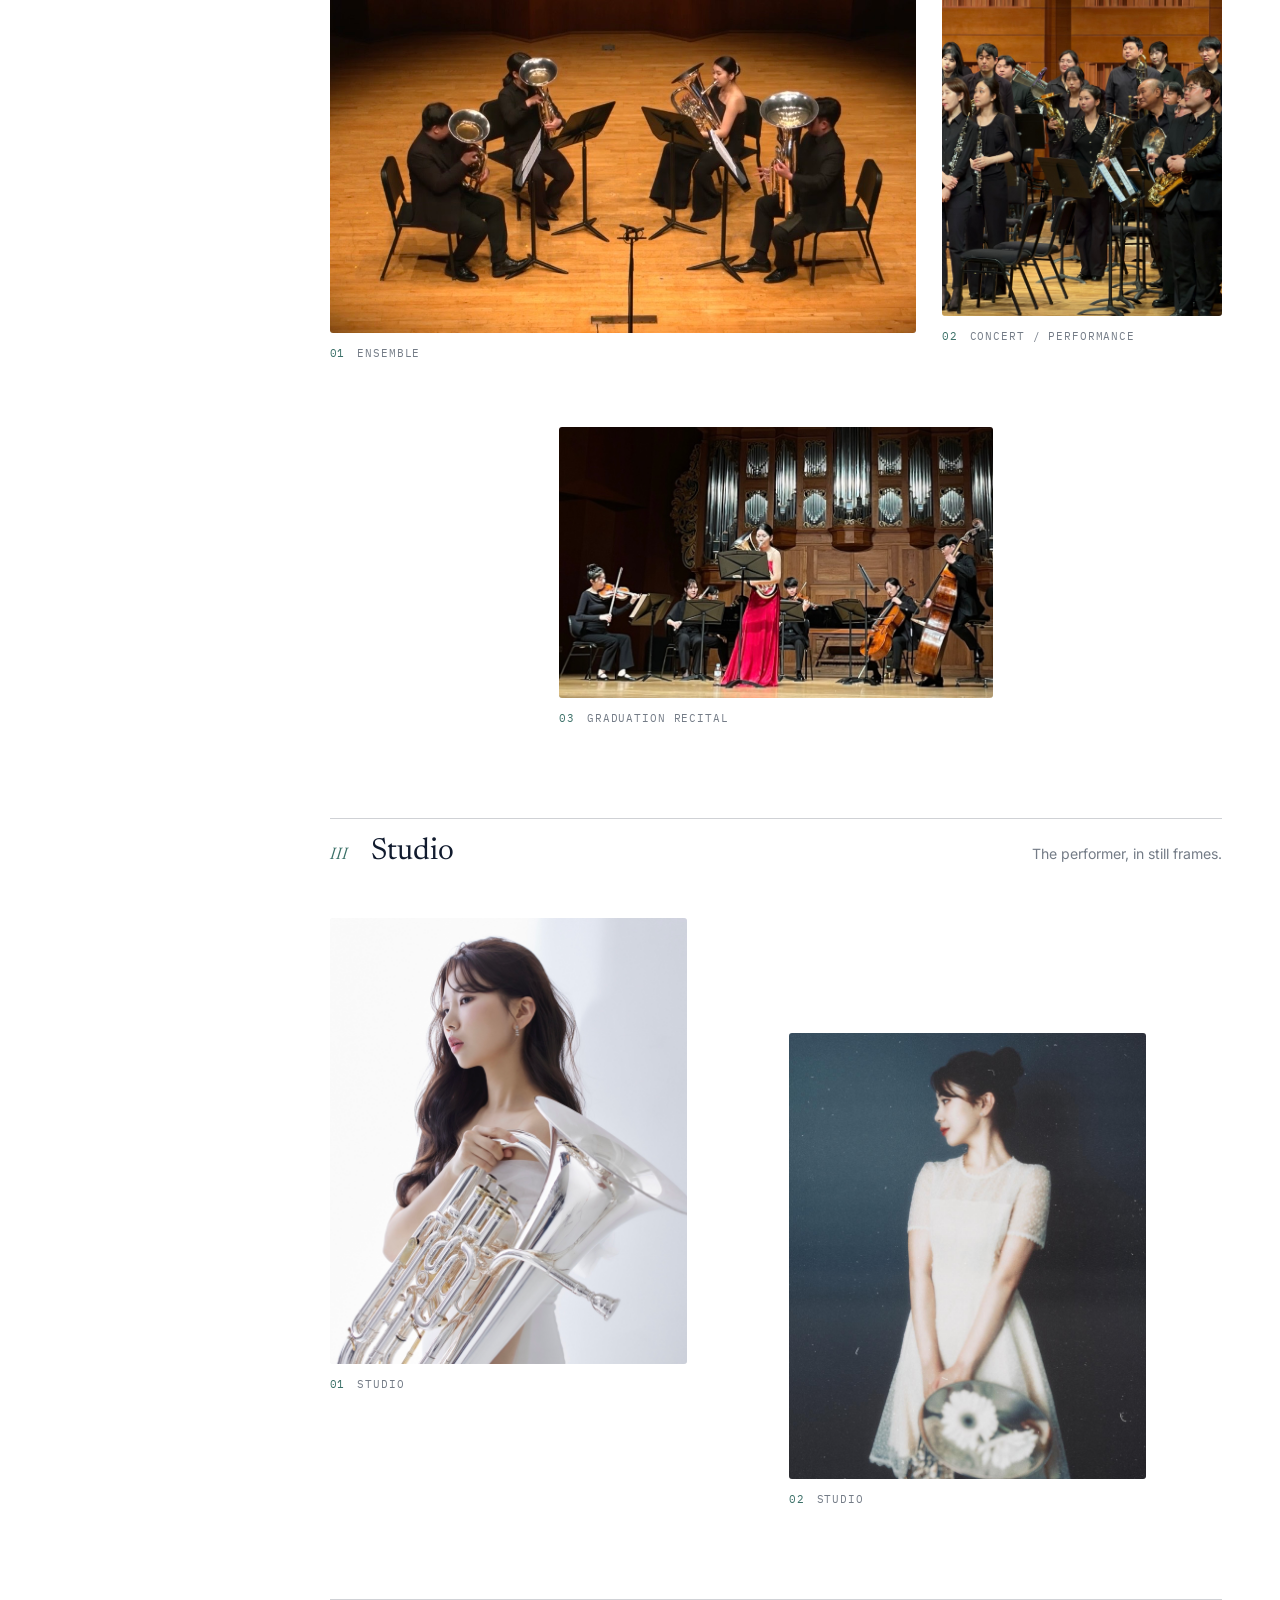
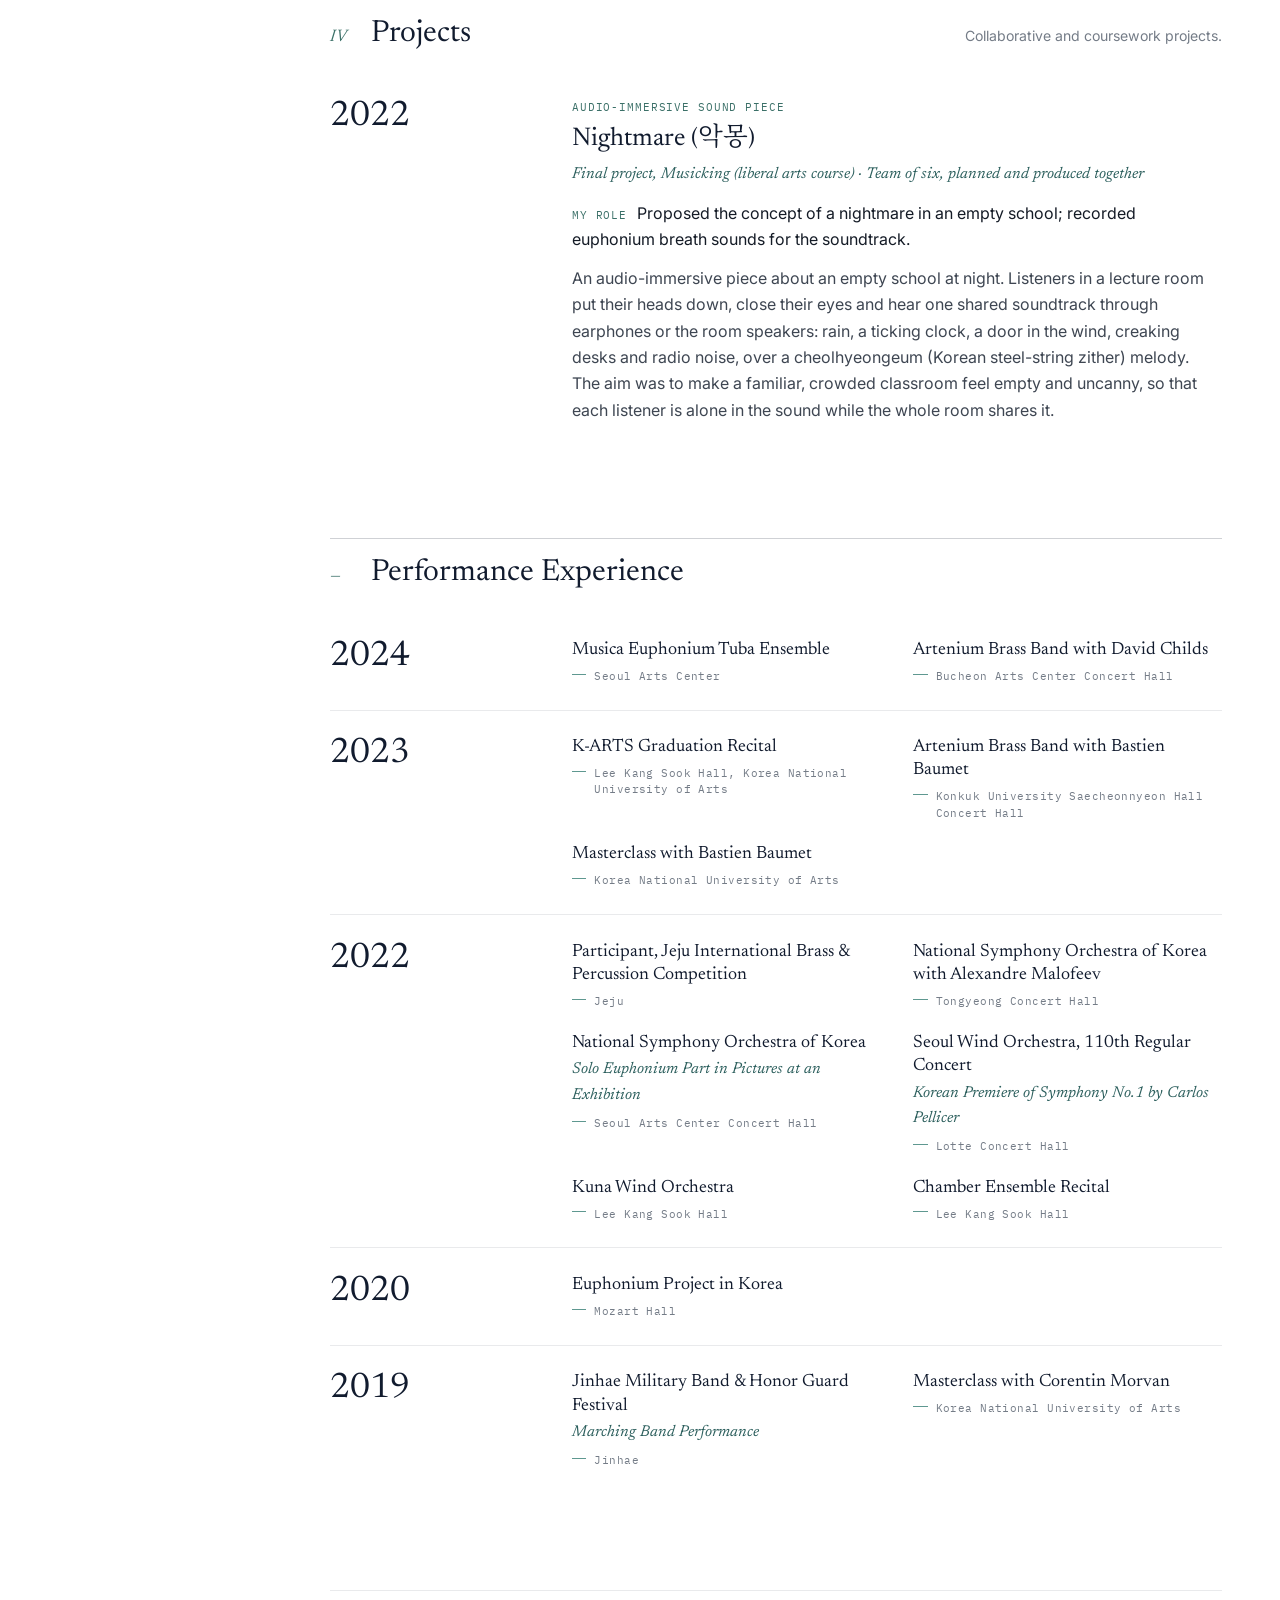
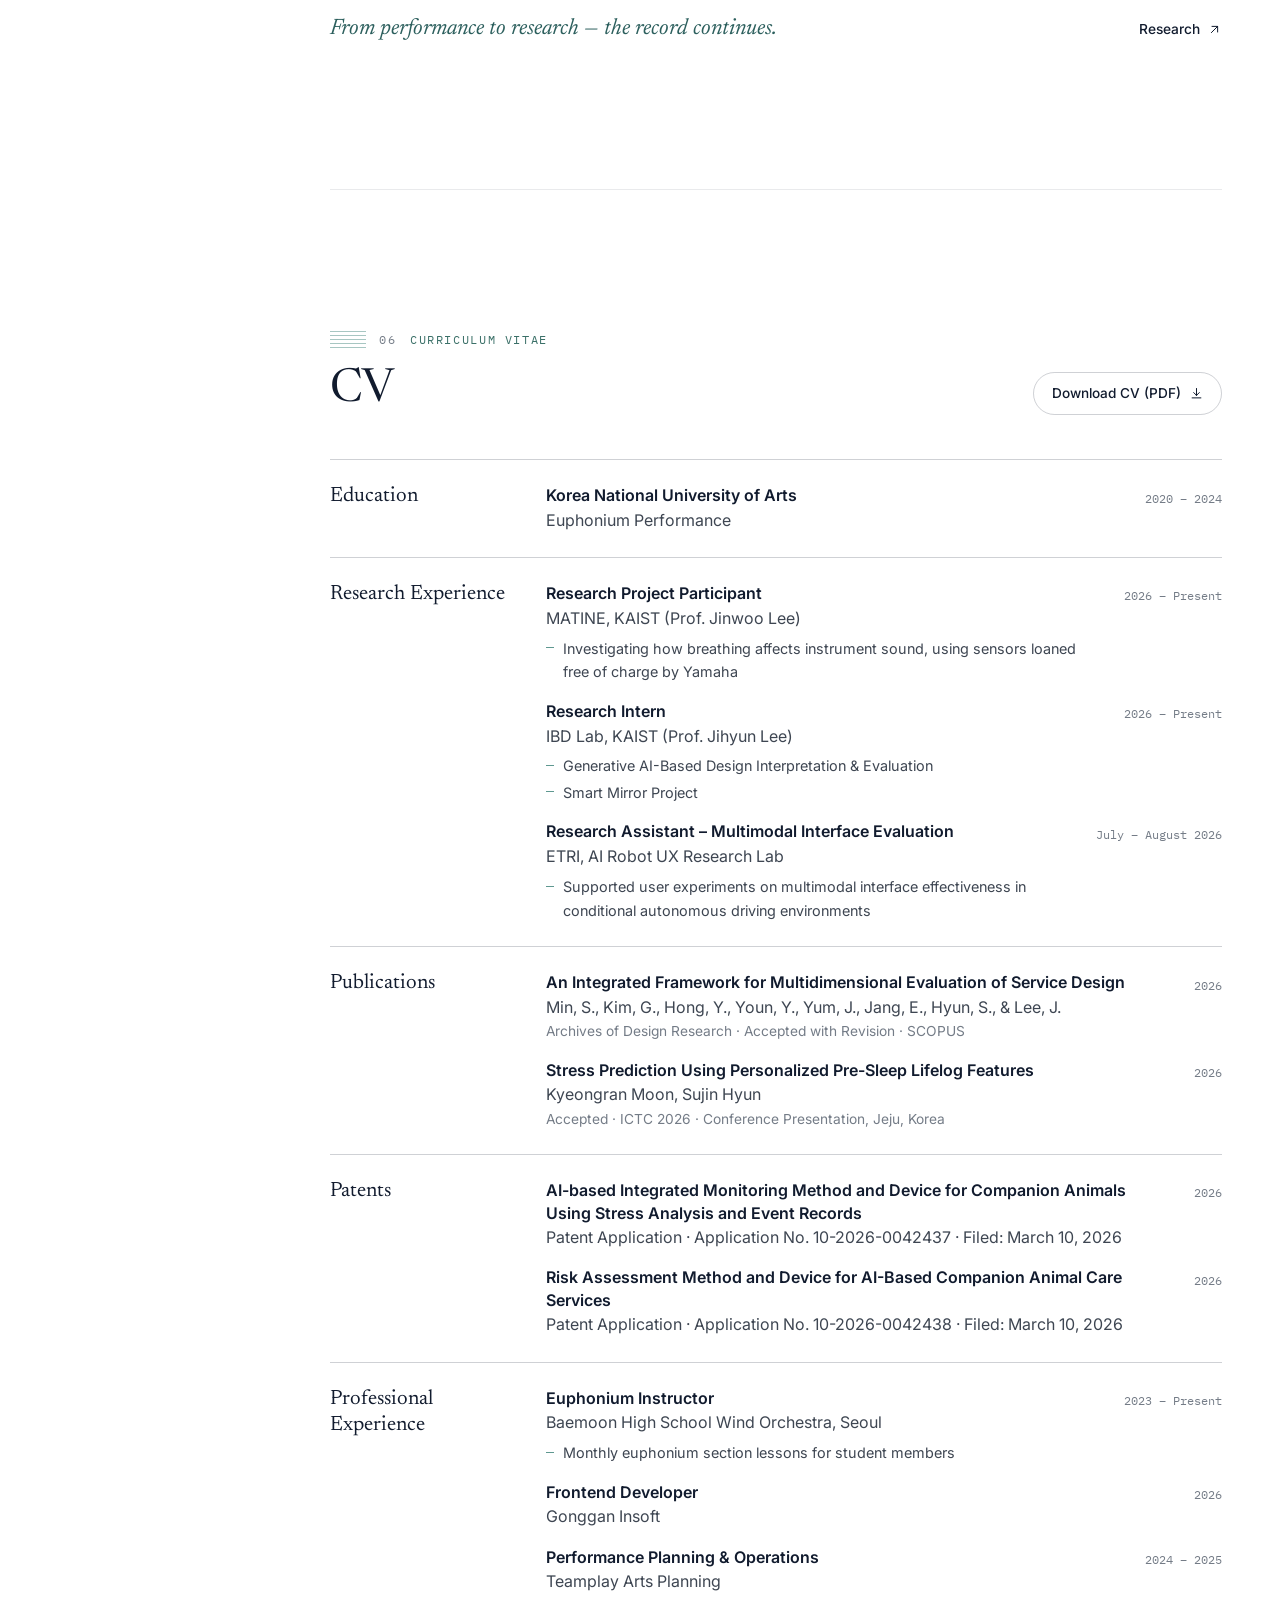
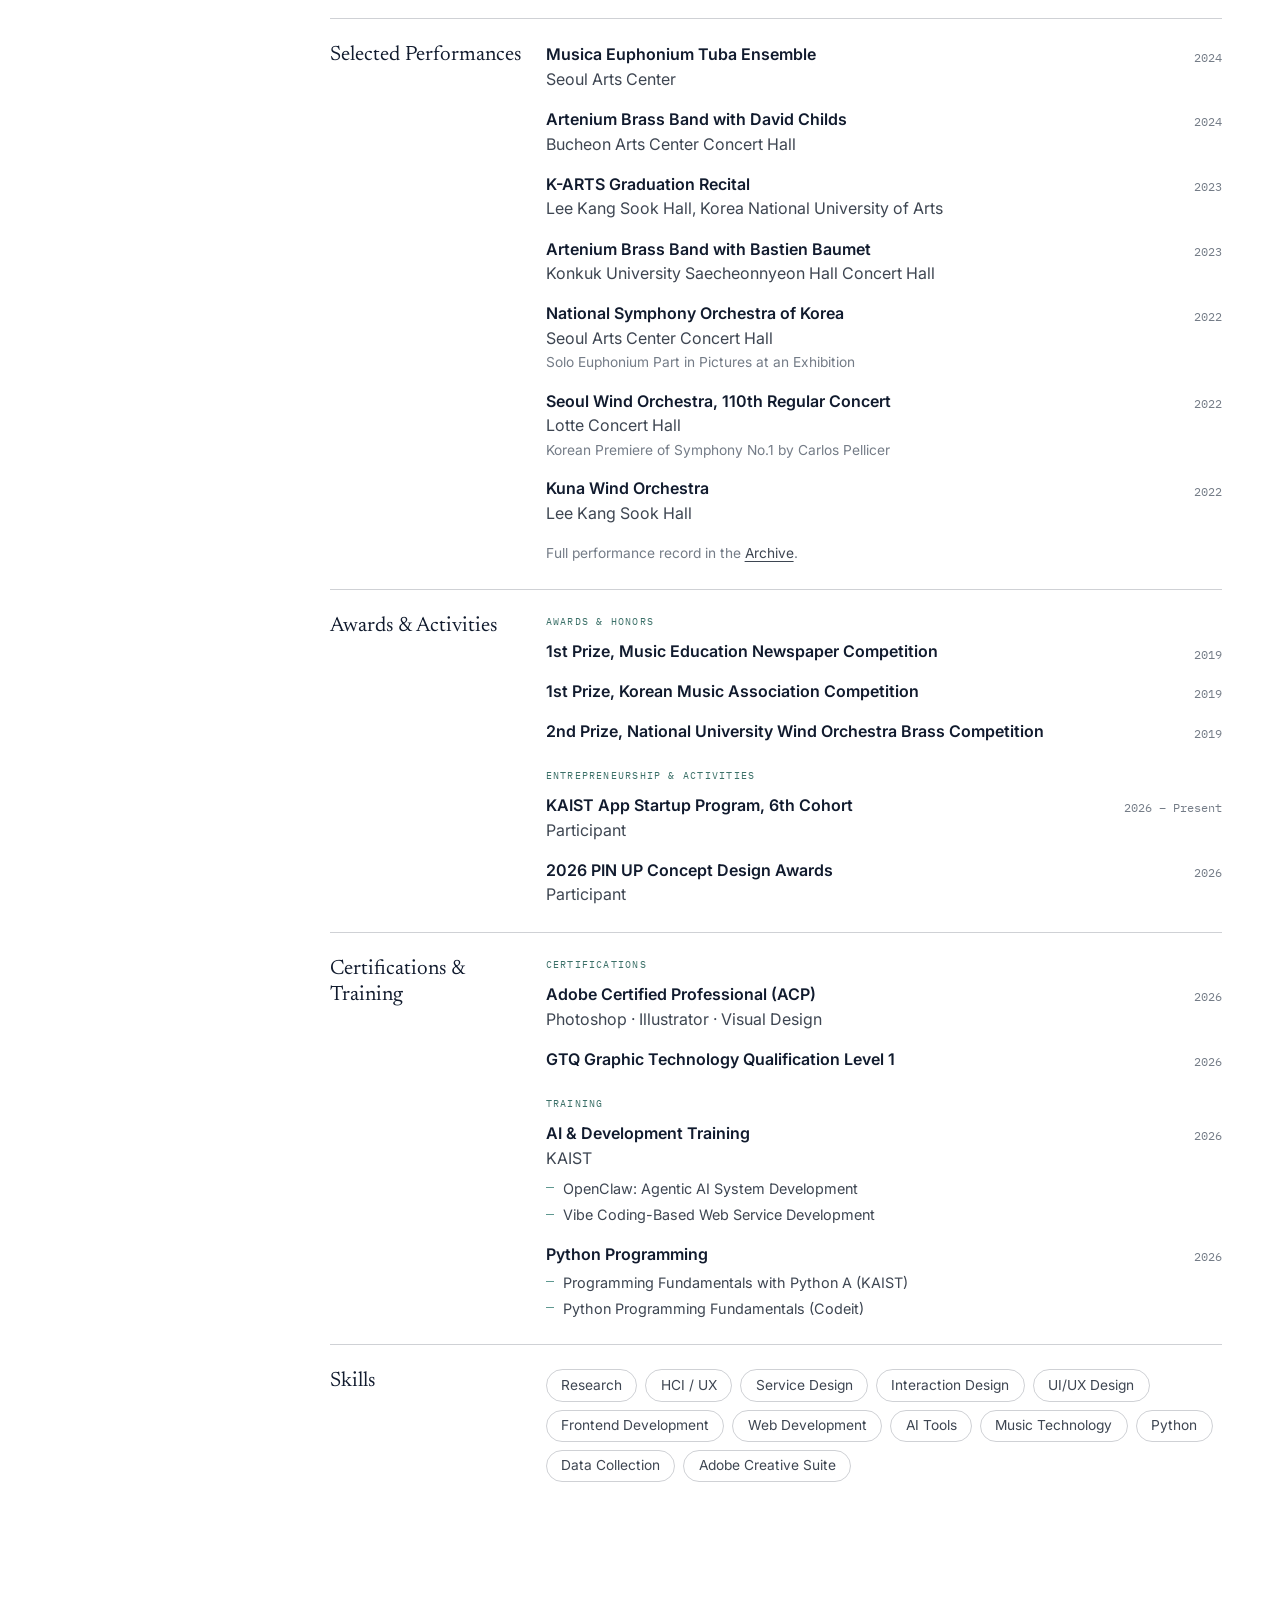
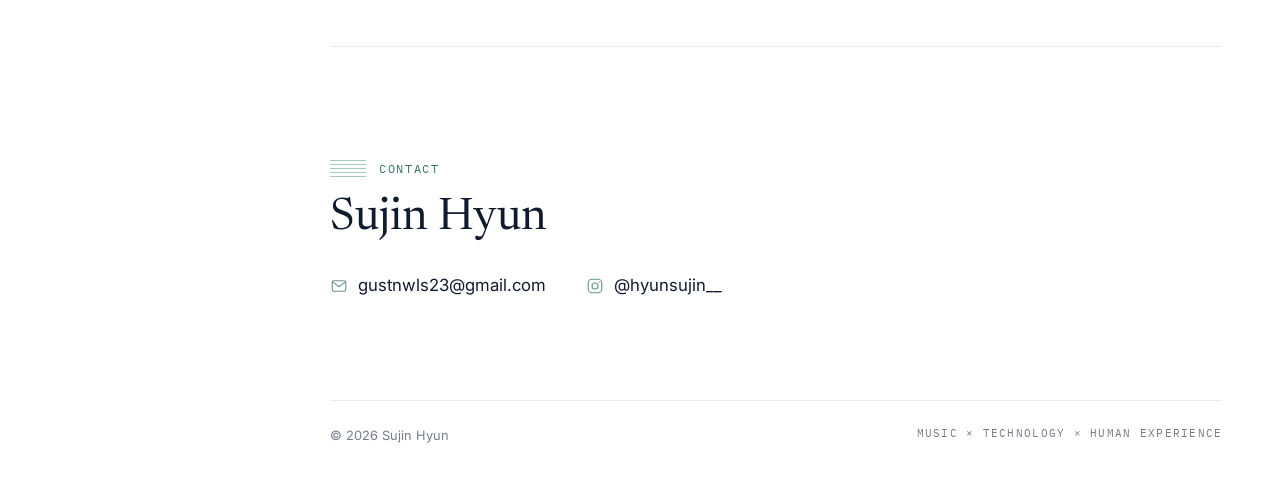
==== commit 5a282273: "Add Korean version with an EN / 한국어 switch Korean text lives in js/content.ko.js and is laid over co" ====
--- a/index.html
+++ b/index.html
@@ -13,7 +13,7 @@
 
   <link rel="preconnect" href="https://fonts.googleapis.com">
   <link rel="preconnect" href="https://fonts.gstatic.com" crossorigin>
-  <link rel="stylesheet" href="https://fonts.googleapis.com/css2?family=Newsreader:ital,opsz,wght@0,6..72,300..600;1,6..72,300..500&family=Inter:wght@400;500;600&family=IBM+Plex+Mono:wght@400;500&display=swap">
+  <link rel="stylesheet" href="https://fonts.googleapis.com/css2?family=Newsreader:ital,opsz,wght@0,6..72,300..600;1,6..72,300..500&family=Inter:wght@400;500;600&family=IBM+Plex+Mono:wght@400;500&family=Noto+Serif+KR:wght@400;500&family=Noto+Sans+KR:wght@400;500&display=swap">
   <link rel="stylesheet" href="css/style.css">
 </head>
 <body>
@@ -38,6 +38,8 @@
   <noscript><p style="padding:2rem">This site needs JavaScript enabled to display its content.</p></noscript>
 
   <script src="js/content.js"></script>
+  <script src="js/content.ko.js"></script>
+  <script src="js/i18n.js"></script>
   <script src="js/components.js"></script>
   <script src="js/staff.js"></script>
   <script src="js/shelf.js"></script>
--- a/css/style.css
+++ b/css/style.css
@@ -22,8 +22,8 @@
   --line-strong: rgba(17, 27, 46, 0.2);
 
   /* type */
-  --serif: "Newsreader", "Iowan Old Style", "Palatino Linotype", Georgia, serif;
-  --sans: "Inter", -apple-system, BlinkMacSystemFont, "Segoe UI", "Apple SD Gothic Neo", sans-serif;
+  --serif: "Newsreader", "Iowan Old Style", "Palatino Linotype", Georgia, "Noto Serif KR", serif;
+  --sans: "Inter", -apple-system, BlinkMacSystemFont, "Segoe UI", "Apple SD Gothic Neo", "Noto Sans KR", sans-serif;
   --mono: "IBM Plex Mono", ui-monospace, "SF Mono", Menlo, monospace;
 
   /* layout */
@@ -1012,6 +1012,50 @@
   color: var(--muted);
 }
 .archive__num { color: var(--accent-ink); }
+
+/* text-only entries (view: "notes") — same columns as the performance record */
+.notes { display: grid; }
+.note {
+  display: grid;
+  grid-template-columns: minmax(0, 3fr) minmax(0, 9fr);
+  gap: 1rem clamp(1rem, 2vw, 1.75rem);
+  padding-block: 1.6rem;
+  border-top: 1px solid var(--line);
+}
+.note:first-child { border-top: 0; padding-top: 0; }
+.note__year {
+  font-family: var(--serif);
+  font-size: clamp(1.6rem, 3vw, 2.2rem);
+  line-height: 1;
+  color: var(--navy);
+  font-variant-numeric: oldstyle-nums;
+}
+.note__body { display: grid; gap: 0.45rem; max-width: 40rem; }
+.note__kind {
+  font-family: var(--mono);
+  font-size: 0.68rem;
+  letter-spacing: 0.08em;
+  text-transform: uppercase;
+  color: var(--accent-ink);
+}
+.note__title {
+  font-family: var(--serif);
+  font-weight: 400;
+  font-size: clamp(1.3rem, 2.2vw, 1.6rem);
+  line-height: 1.2;
+  color: var(--navy);
+}
+.note__context { font-family: var(--serif); font-style: italic; font-size: 0.98rem; color: var(--teal); }
+.note__text { margin-top: 0.35rem; color: var(--ink-2); line-height: 1.65; }
+.note__role { margin-top: 0.35rem; color: var(--ink); line-height: 1.6; }
+.note__role span {
+  margin-right: 0.6rem;
+  font-family: var(--mono);
+  font-size: 0.68rem;
+  letter-spacing: 0.08em;
+  text-transform: uppercase;
+  color: var(--accent-ink);
+}
 
 /* performance record — set like a concert programme */
 .record { margin-top: clamp(3.5rem, 7vw, 6rem); }
@@ -1450,7 +1494,7 @@
   .archive__grid > .archive__item--poster,
   .archive__grid > .archive__item--small-r { grid-column: span 1; }
   .archive__item--strip .archive__media { aspect-ratio: 16 / 9; }
-  .record__year { grid-template-columns: 1fr; gap: 1rem; }
+  .record__year, .note { grid-template-columns: 1fr; gap: 1rem; }
   .record__items { grid-template-columns: 1fr; gap: 1.2rem; }
   .cv-section { grid-template-columns: 1fr; gap: 1rem; }
 }
@@ -1746,3 +1790,39 @@
   .shelf-detail__poster { height: 50svh; }
   .shelf-detail__title { font-size: 2.1rem; }
 }
+
+/* =====================================================================
+   LANGUAGE SWITCH (EN / 한국어 — js/i18n.js)
+   ===================================================================== */
+
+.lang {
+  display: flex;
+  align-items: center;
+  gap: 0.35rem;
+  font-family: var(--mono);
+  font-size: 0.7rem;
+  letter-spacing: 0.06em;
+  color: var(--muted);
+}
+.lang__opt {
+  padding: 0.2rem 0.1rem;
+  border: 0;
+  background: none;
+  font: inherit;
+  letter-spacing: inherit;
+  color: inherit;
+  cursor: pointer;
+}
+.lang__opt:hover { color: var(--accent-ink); }
+.lang__opt[aria-pressed="true"] {
+  color: var(--navy);
+  text-decoration: underline;
+  text-decoration-color: var(--accent);
+  text-underline-offset: 4px;
+}
+.lang__sep { opacity: 0.5; }
+/* mobile top bar: switch sits at the top right, next to the name */
+.lang--compact { position: absolute; top: calc(0.9rem + env(safe-area-inset-top, 0px)); right: var(--gutter); }
+
+/* Korean: break lines between words, not inside them */
+html:lang(ko) body { word-break: keep-all; overflow-wrap: break-word; font-synthesis-style: none; }
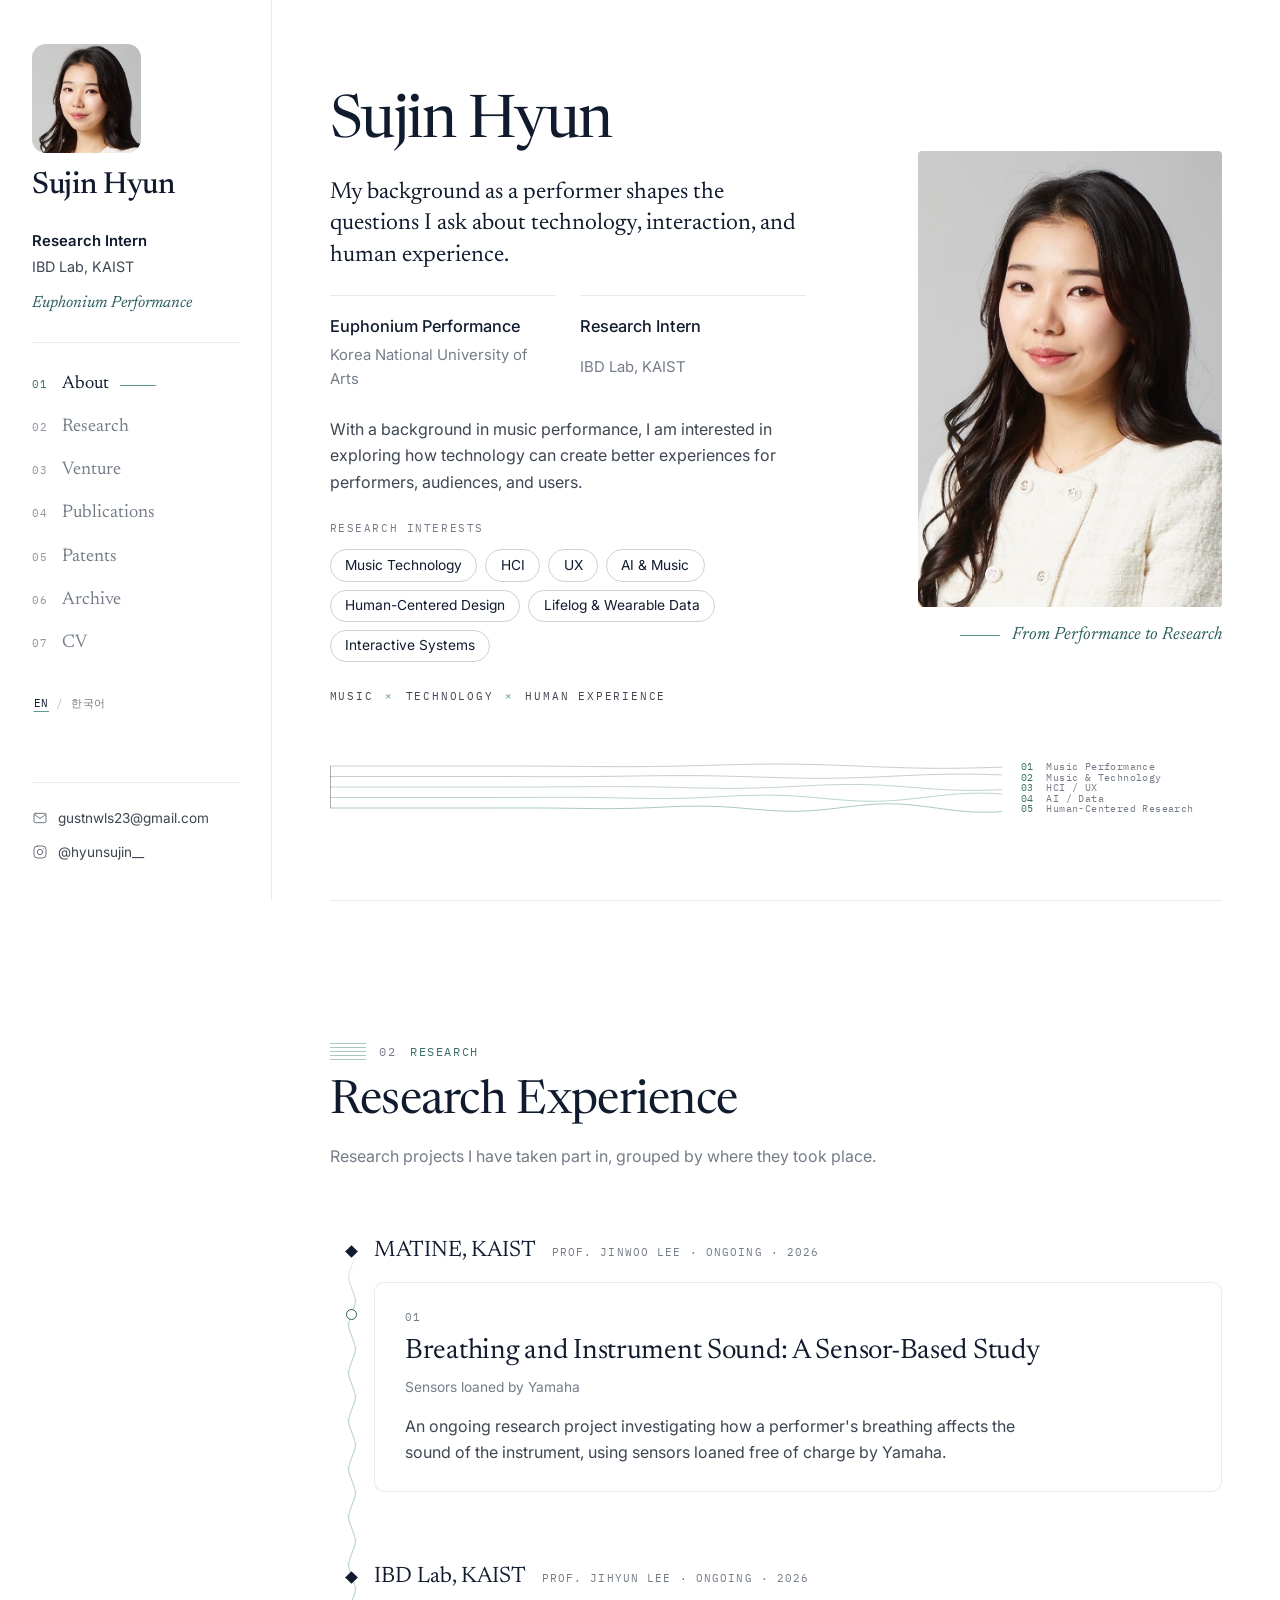
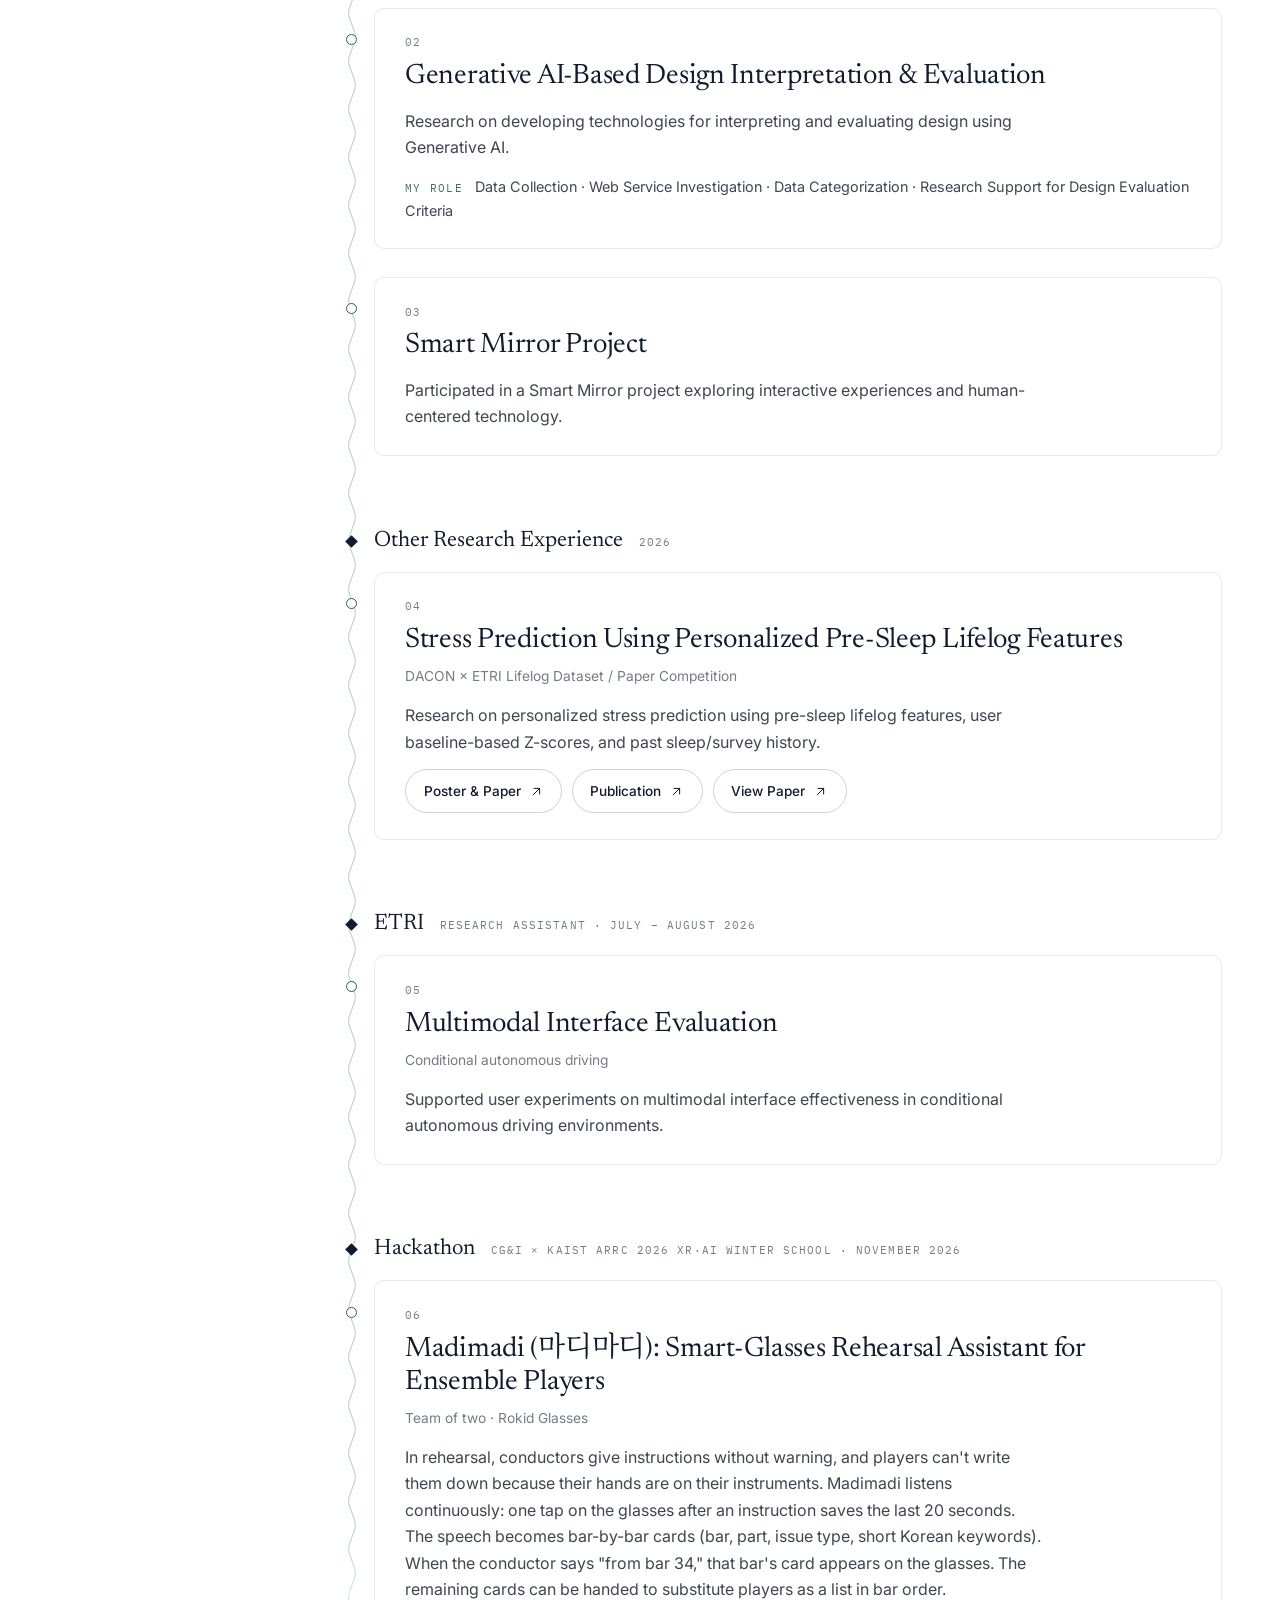
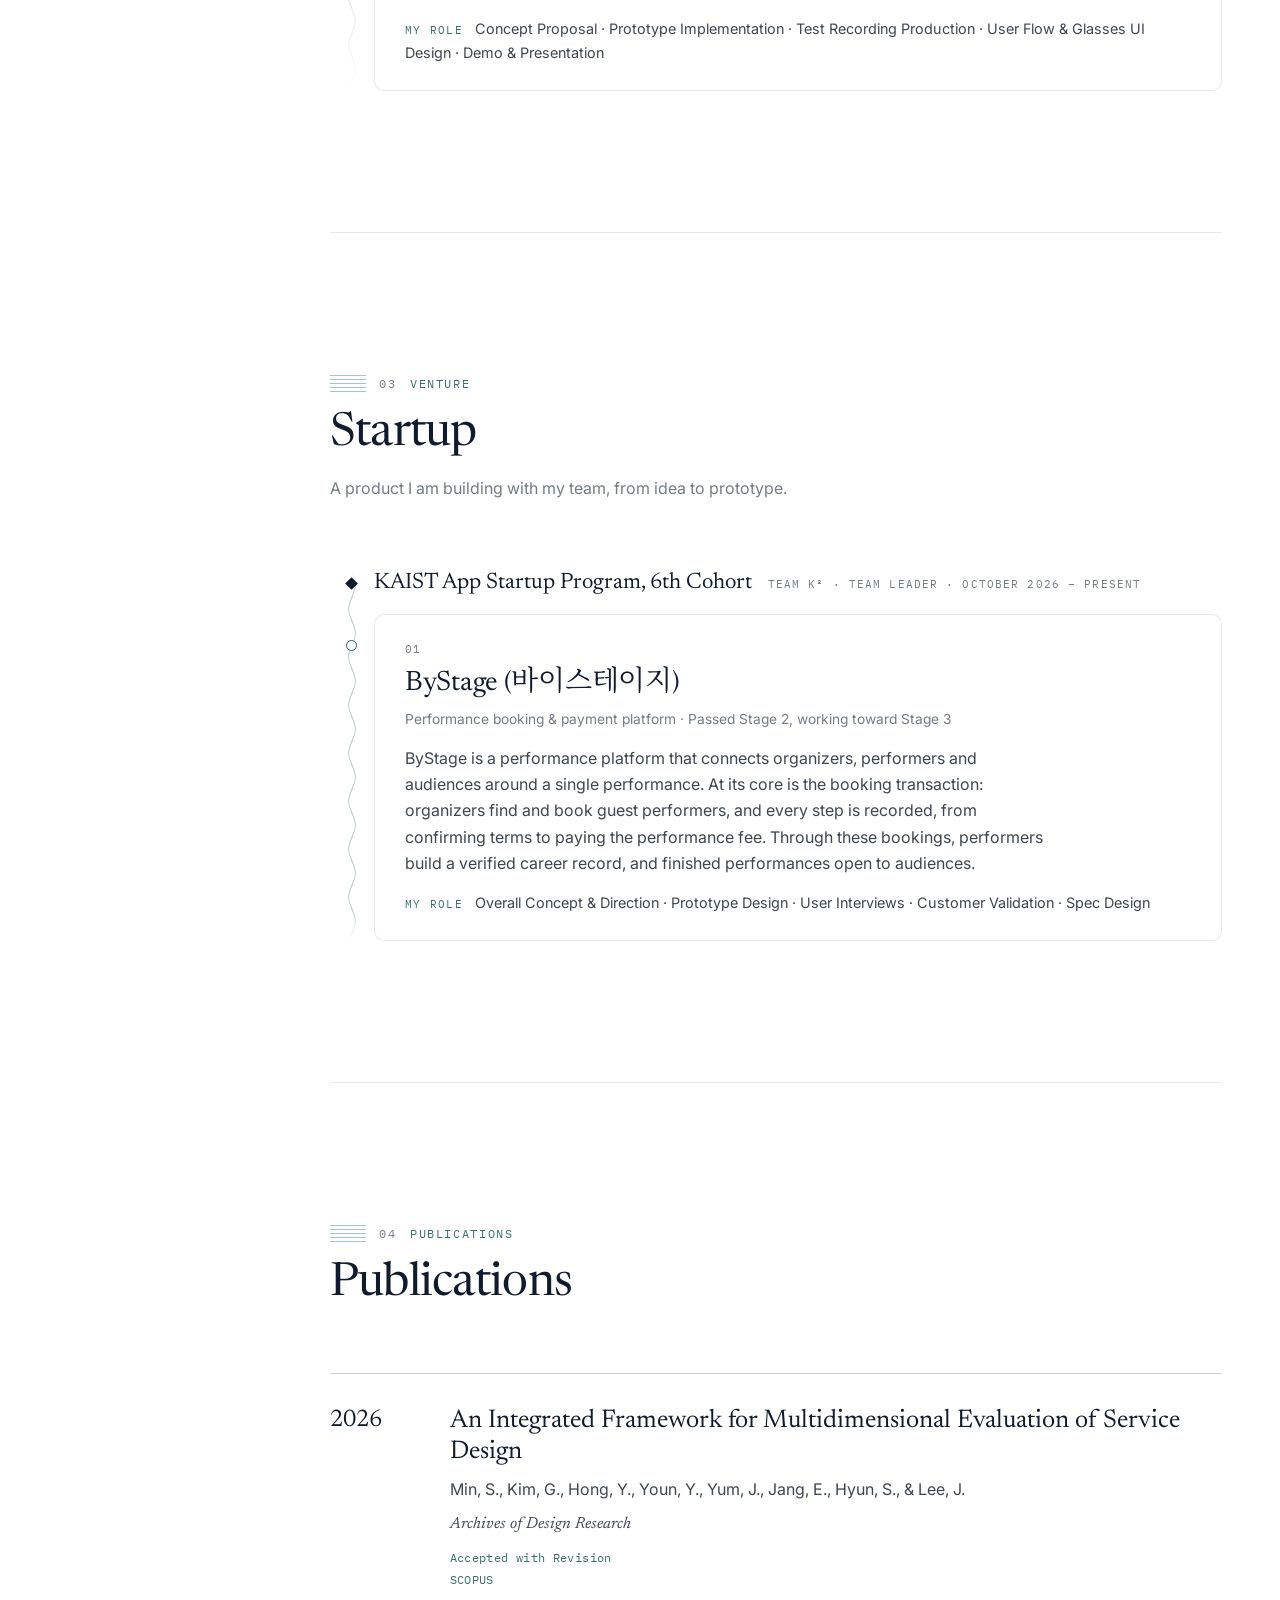
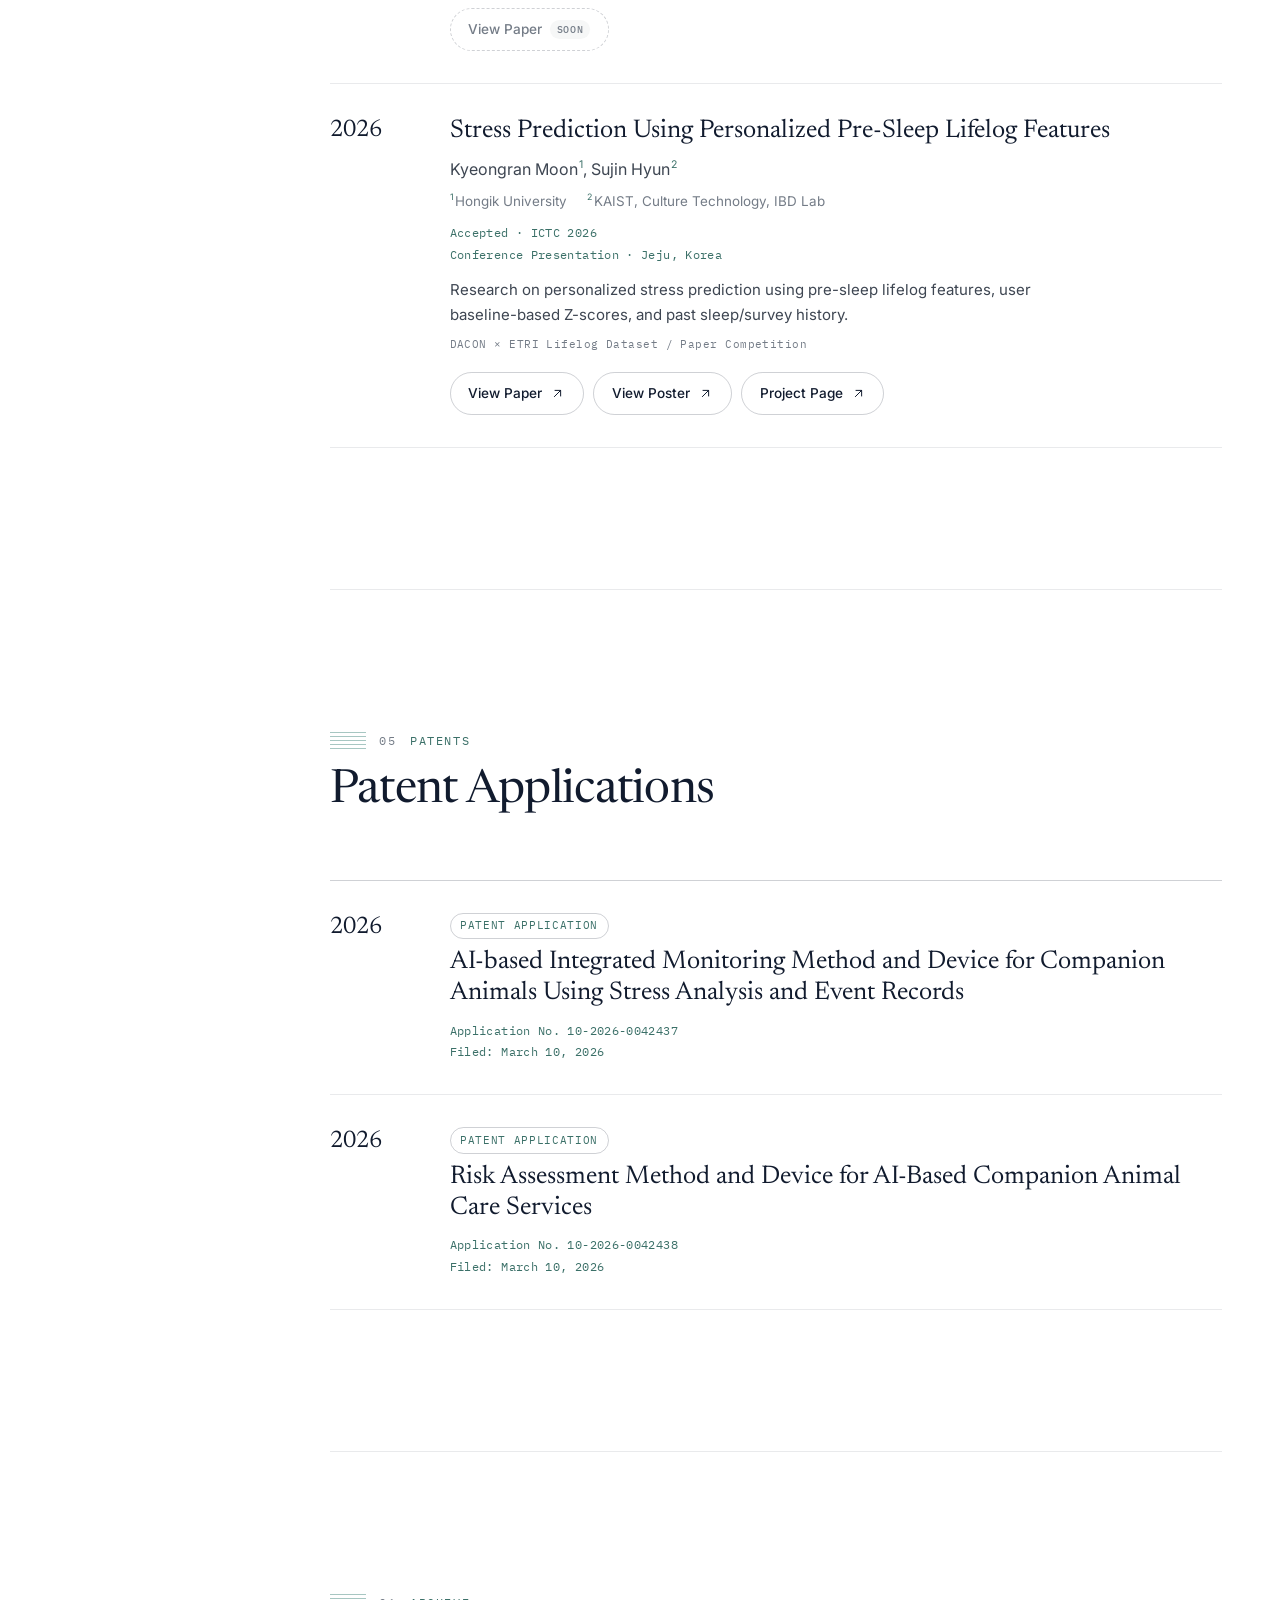
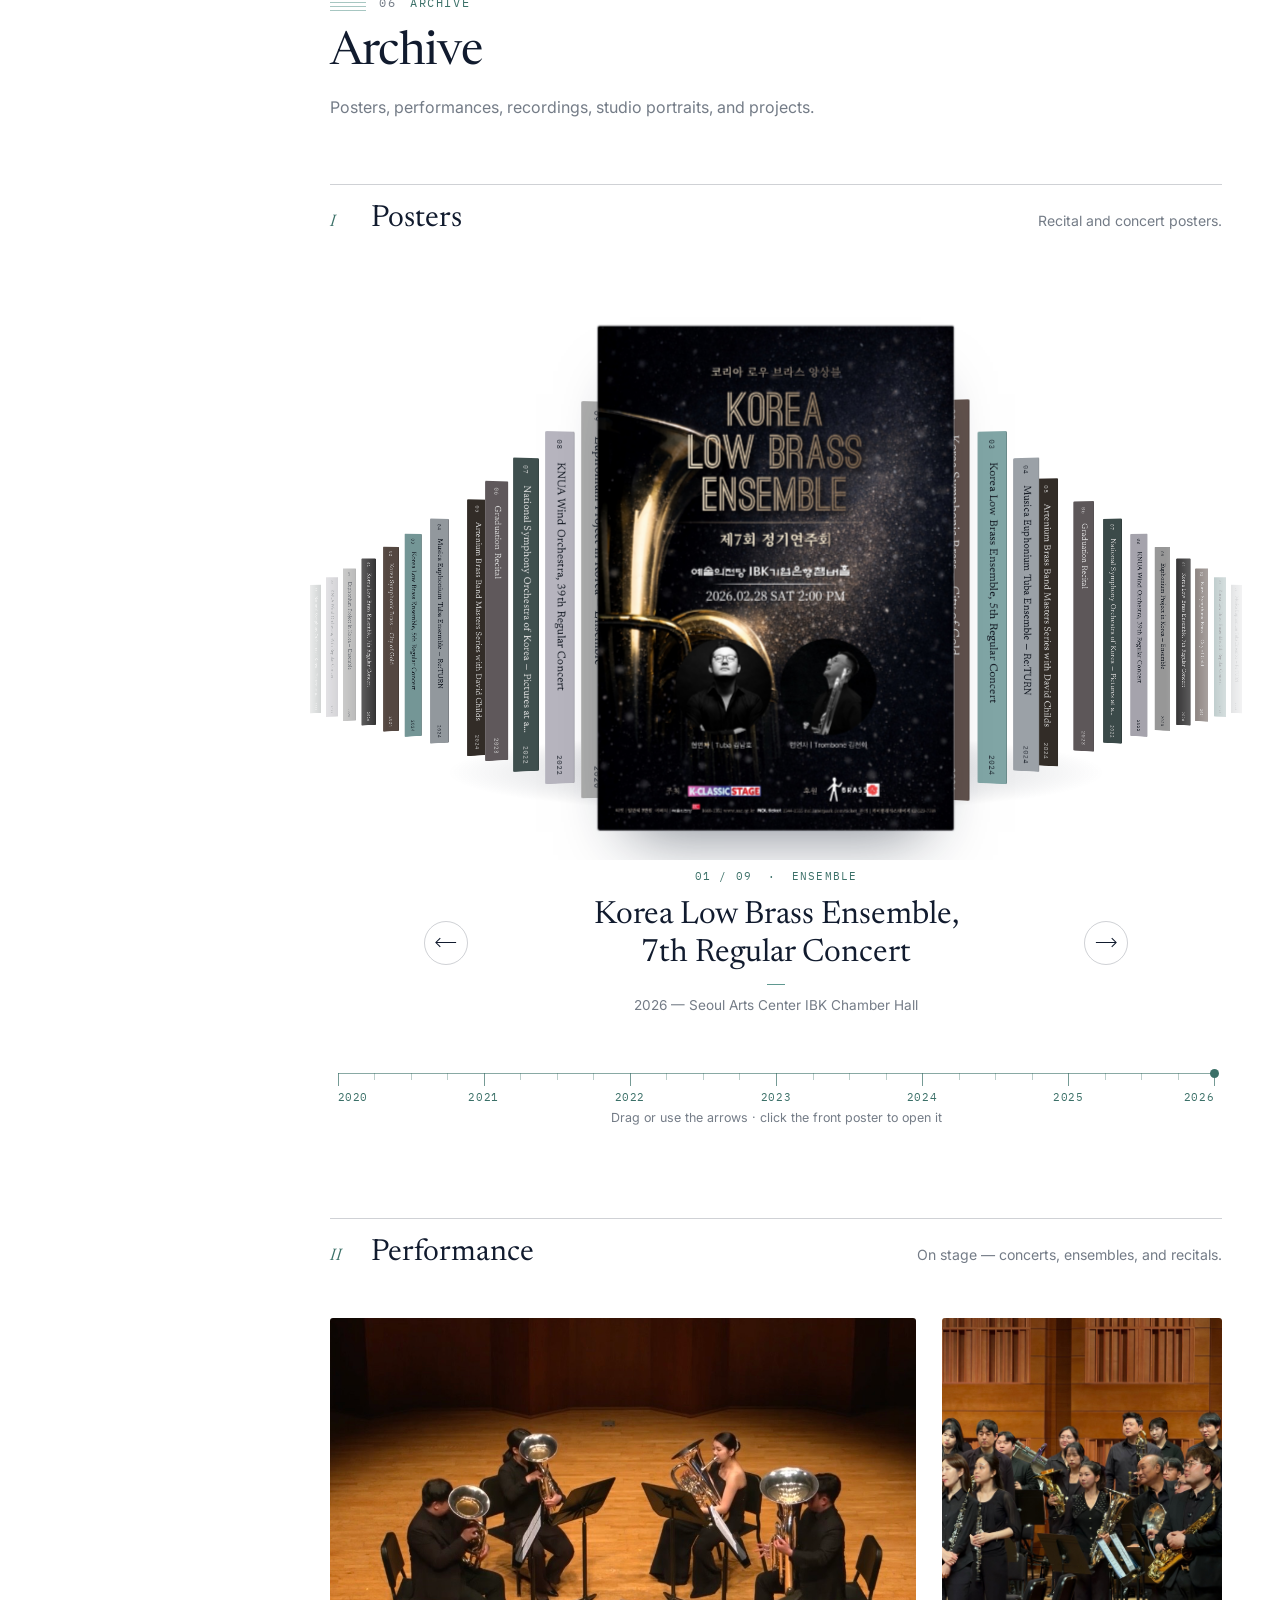
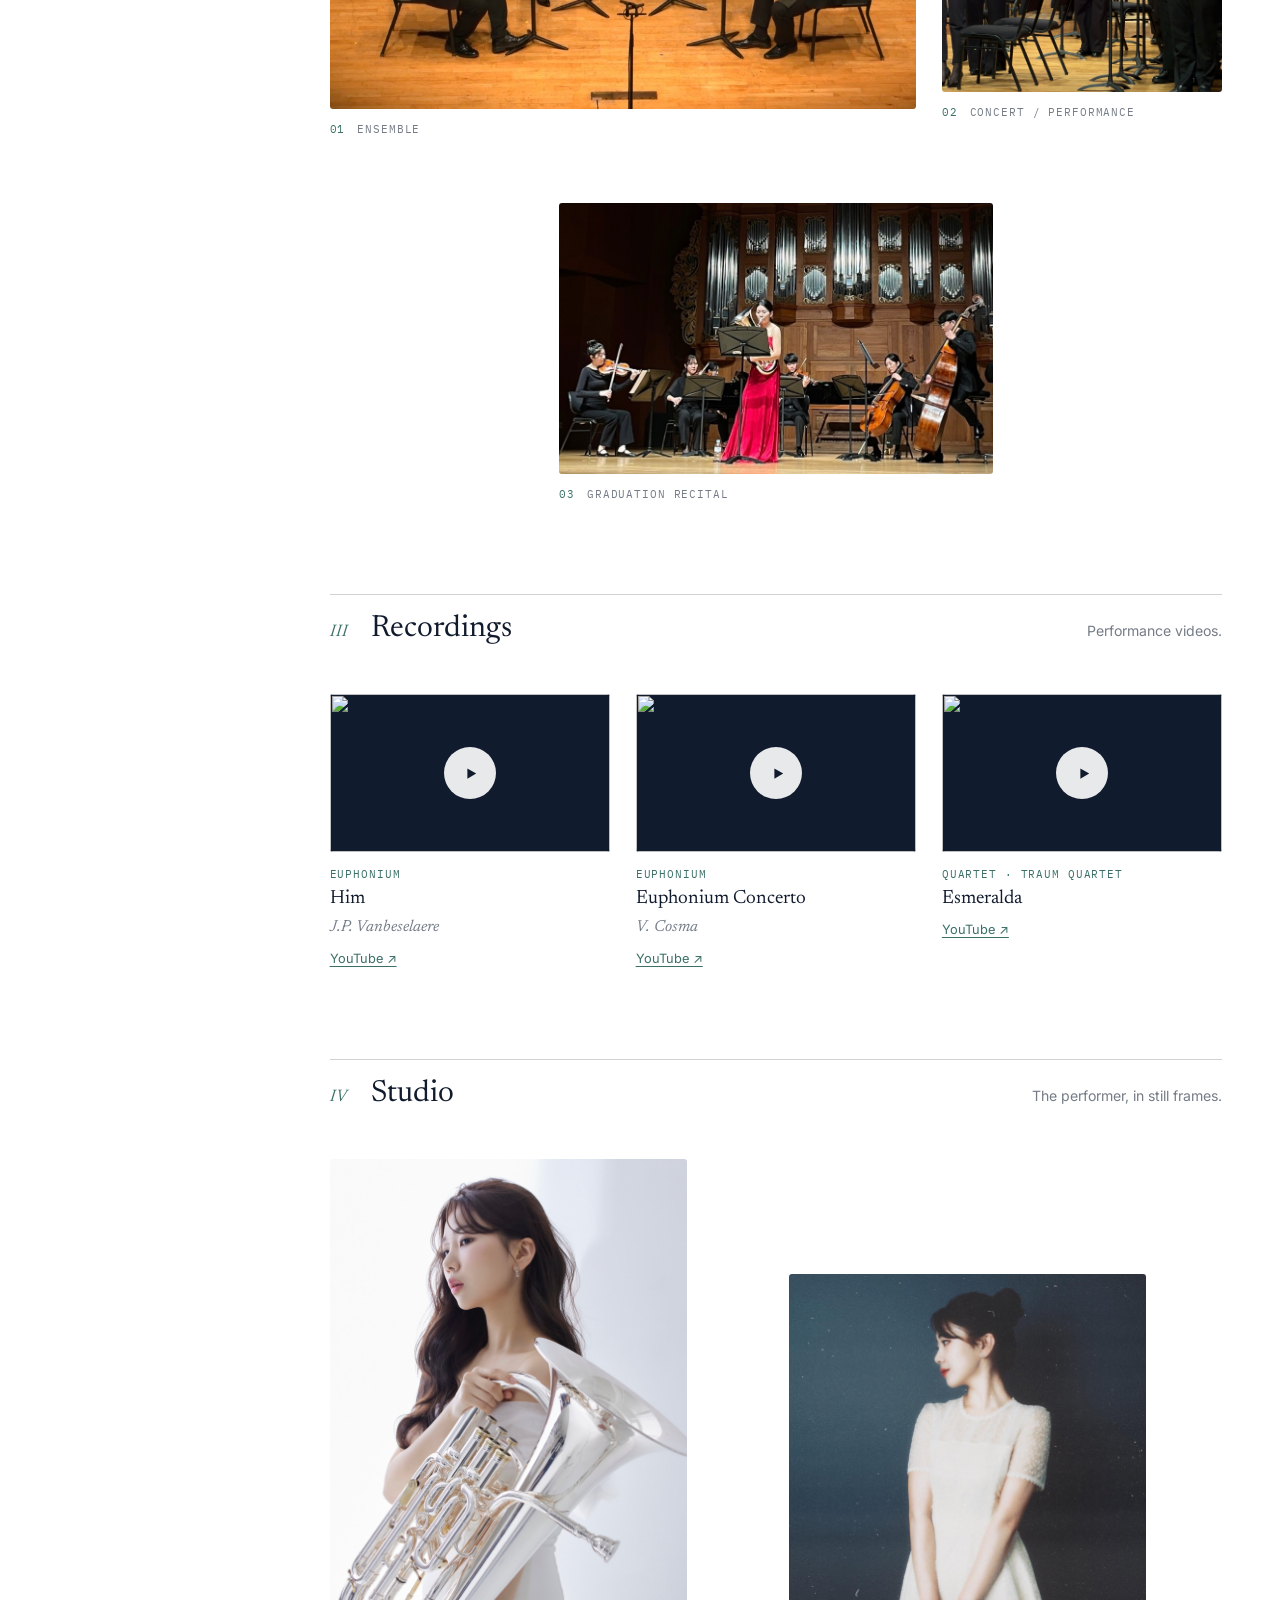
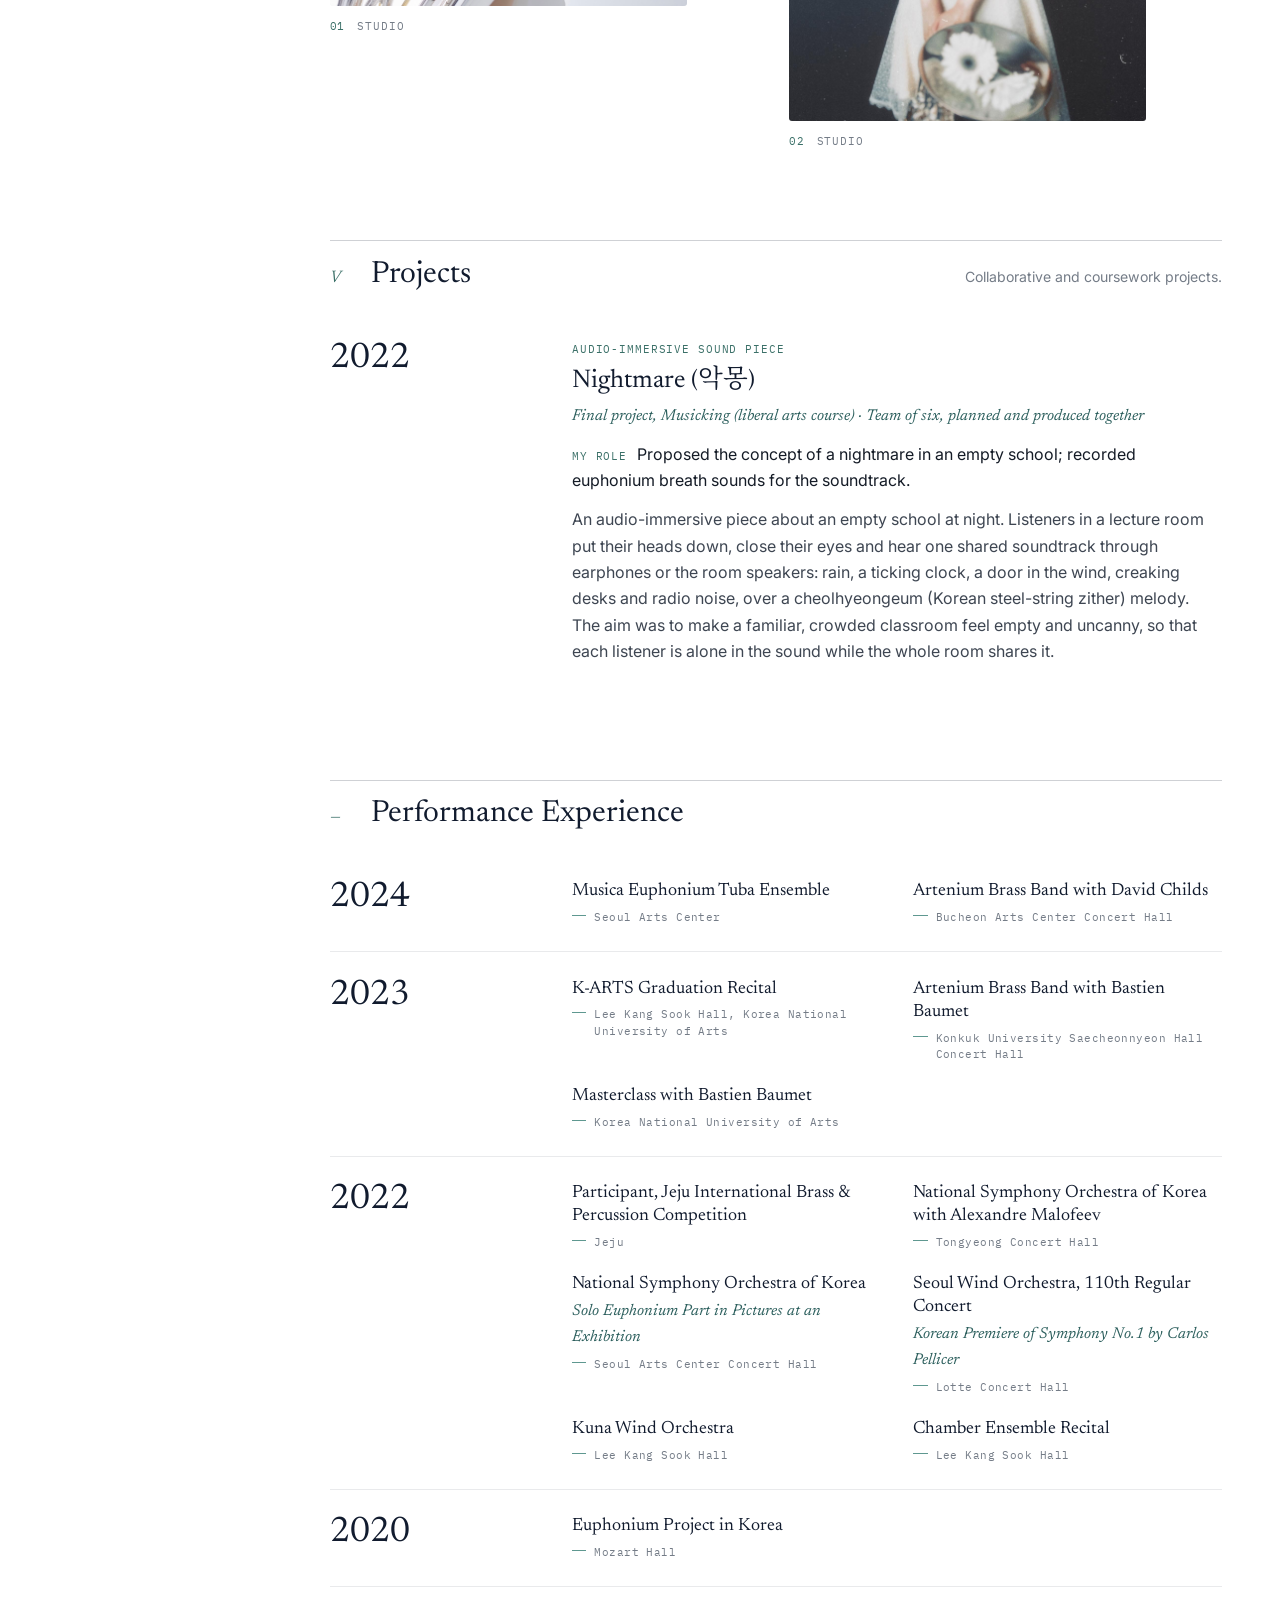
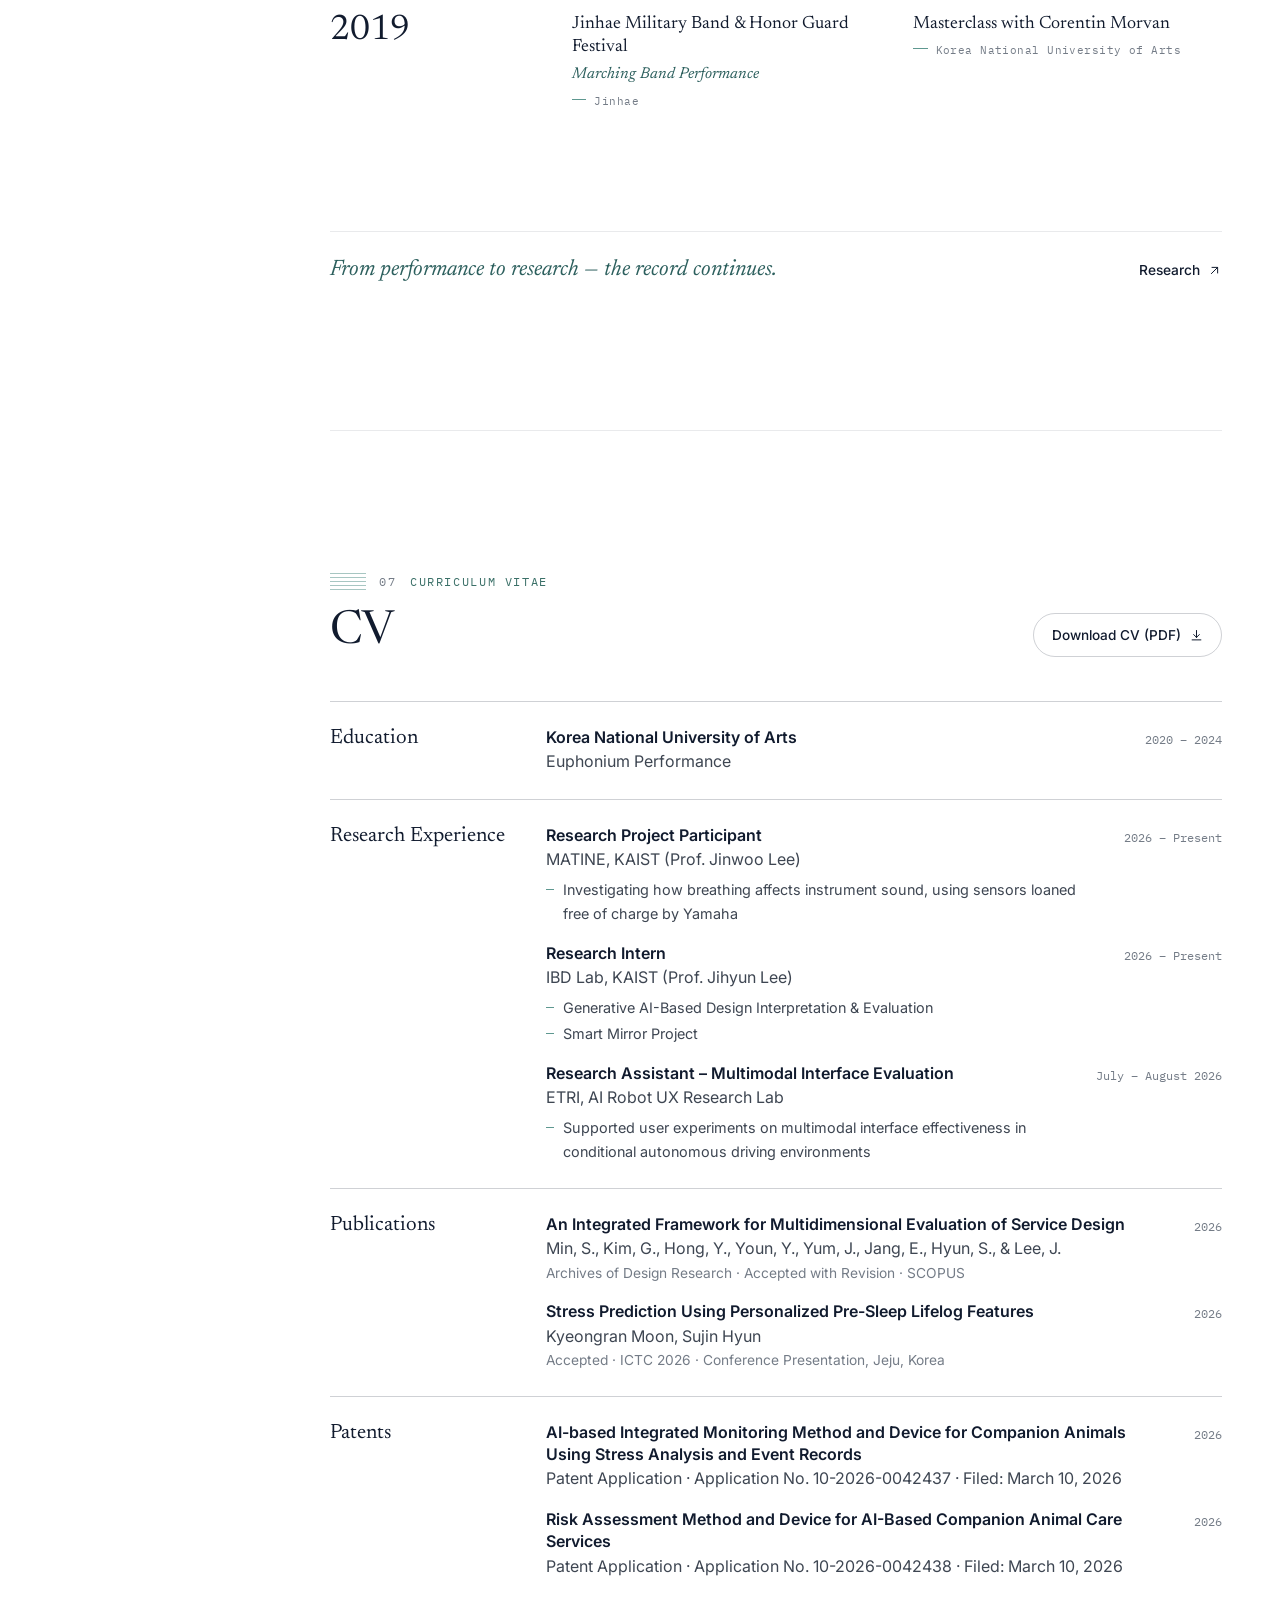
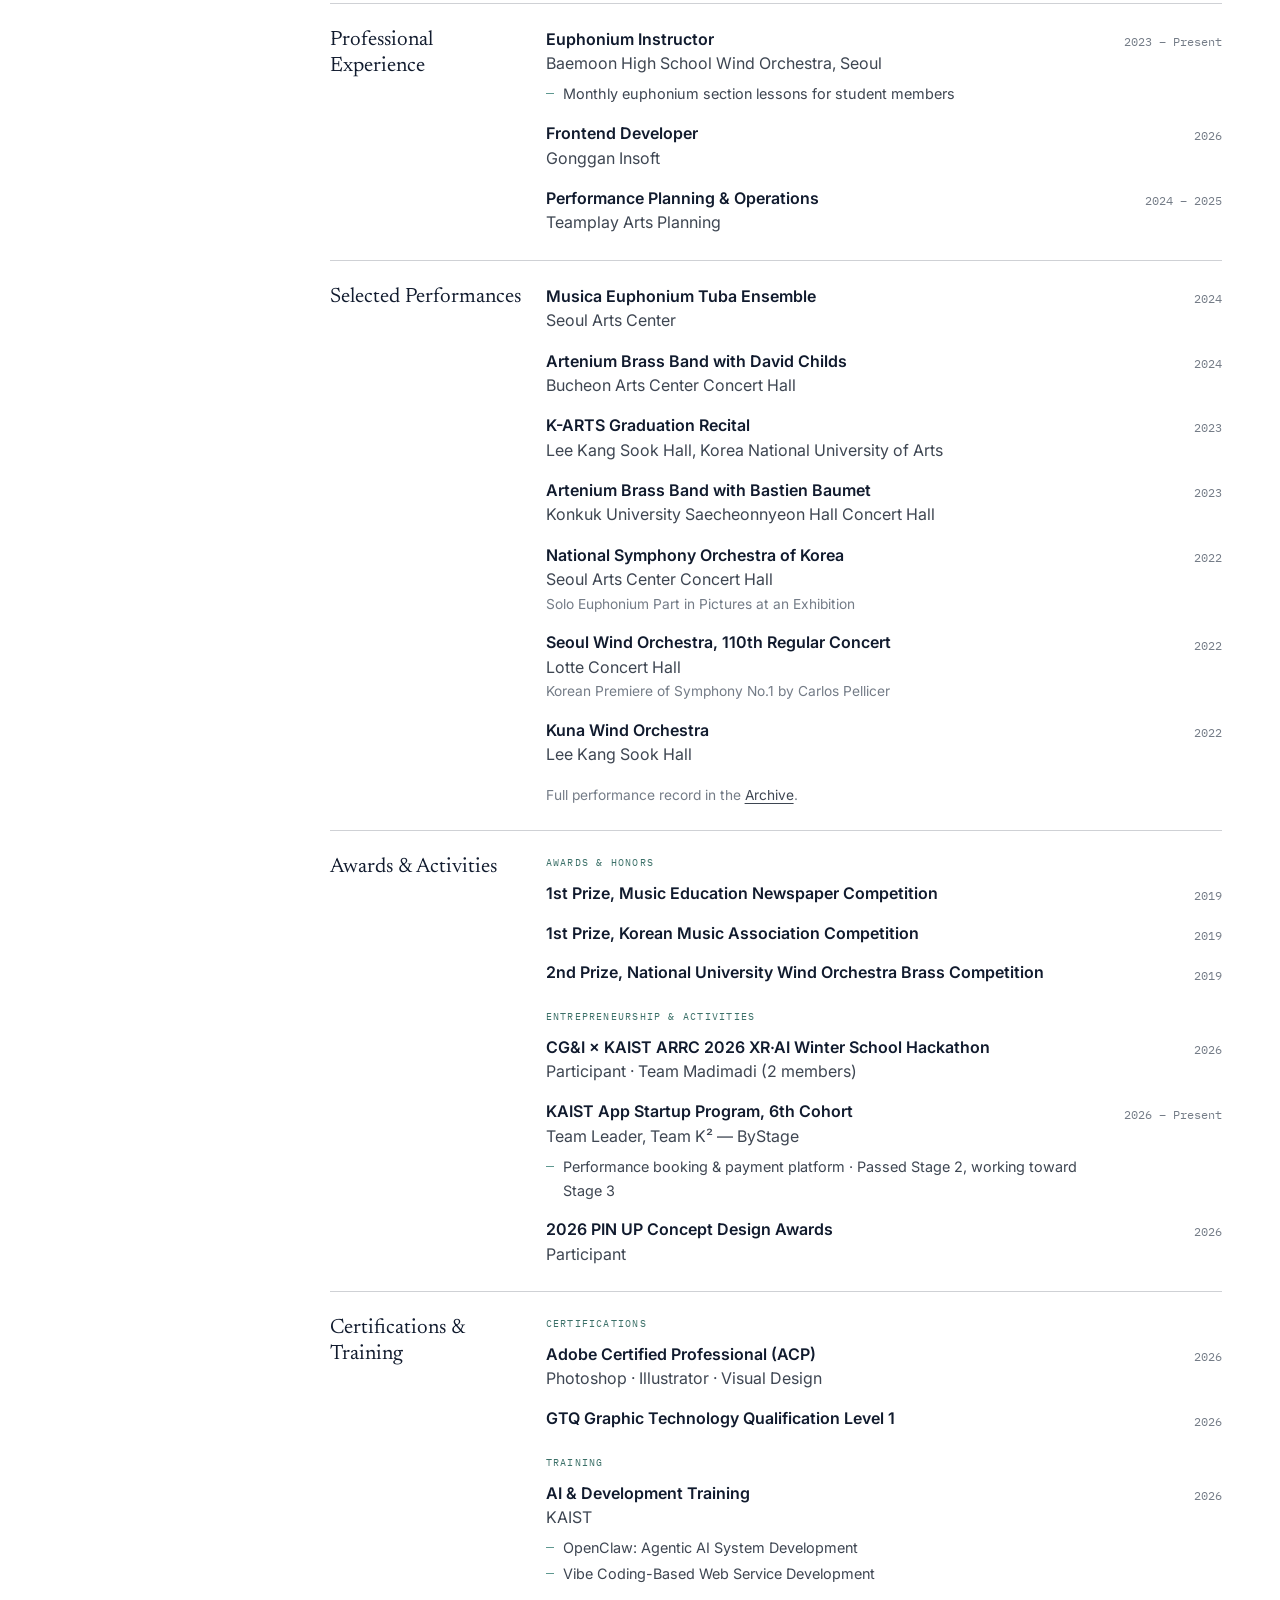
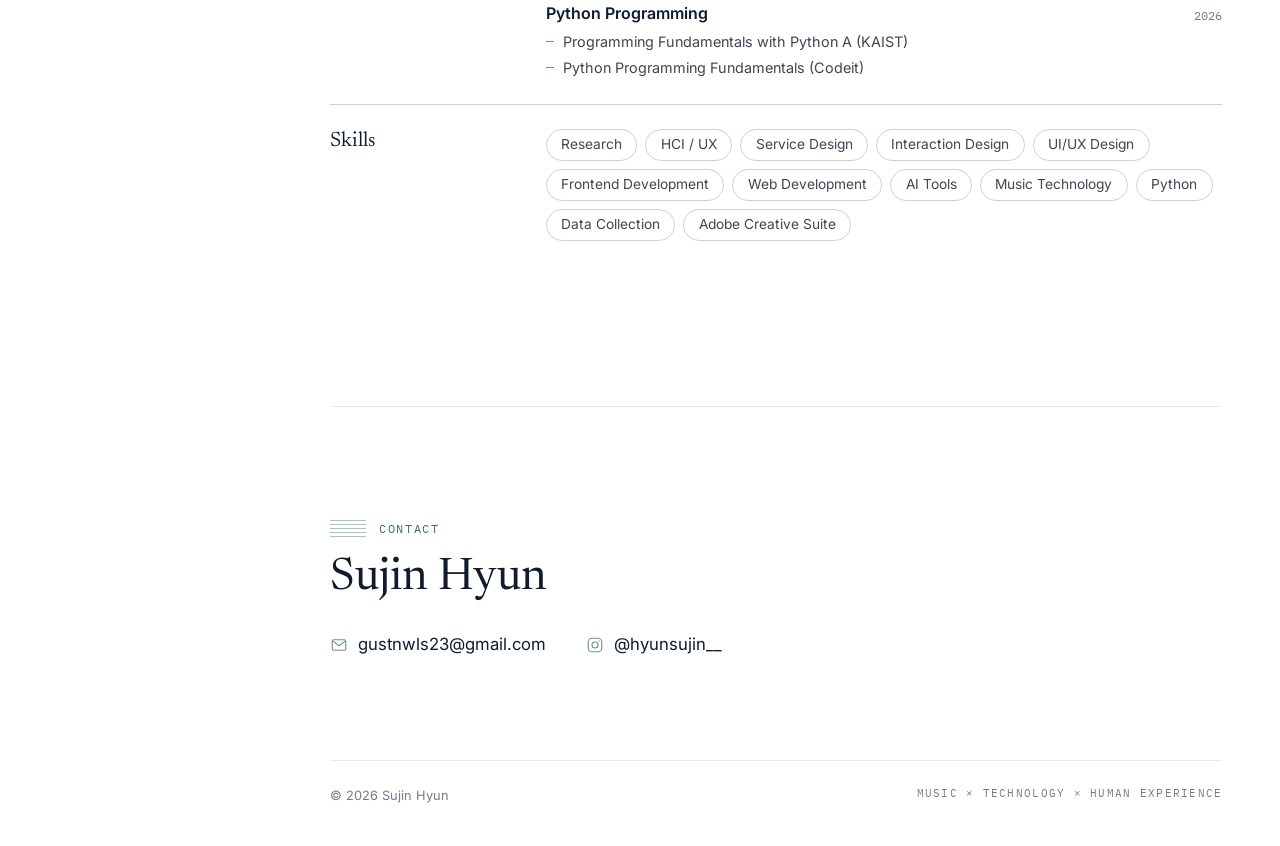
==== commit 3f33305f: "Add Venture section (ByStage); fix front-poster clicks on the shelf - New Venture / 창업 section for t" ====
--- a/index.html
+++ b/index.html
@@ -28,6 +28,7 @@
   <main class="main" id="main">
     <section class="hero" id="top"></section>
     <section class="section" id="research"></section>
+    <section class="section" id="venture"></section>
     <section class="section" id="publications"></section>
     <section class="section" id="patents"></section>
     <section class="section section--wide" id="archive"></section>
--- a/css/style.css
+++ b/css/style.css
@@ -1055,6 +1055,74 @@
   letter-spacing: 0.08em;
   text-transform: uppercase;
   color: var(--accent-ink);
+}
+
+/* videos (view: "videos") — three across, thumbnail first */
+.videos {
+  display: grid;
+  grid-template-columns: repeat(3, minmax(0, 1fr));
+  gap: 2.5rem clamp(1rem, 2vw, 1.75rem);
+}
+.video__frame,
+.video__player {
+  display: block;
+  width: 100%;
+  aspect-ratio: 16 / 9;
+  border: 0;
+  border-radius: 3px;
+  background: var(--navy);
+}
+.video__frame {
+  position: relative;
+  padding: 0;
+  overflow: hidden;
+  cursor: pointer;
+}
+.video__frame img {
+  width: 100%;
+  height: 100%;
+  object-fit: cover; /* crops the black bars of YouTube's 4:3 thumbnails */
+  transition: transform 1.2s var(--ease), opacity 0.4s var(--ease);
+}
+.video__frame:hover img { transform: scale(1.03); opacity: 0.85; }
+.video__play {
+  position: absolute;
+  left: 50%;
+  top: 50%;
+  display: grid;
+  place-items: center;
+  width: 3.25rem;
+  height: 3.25rem;
+  margin: -1.625rem 0 0 -1.625rem;
+  border-radius: 50%;
+  background: rgba(255, 255, 255, 0.9);
+  color: var(--navy);
+  transition: transform 0.4s var(--ease);
+}
+.video__frame:hover .video__play { transform: scale(1.08); }
+.video__play svg { width: 1.2rem; height: 1.2rem; margin-left: 0.15rem; fill: currentColor; }
+.video__caption { display: grid; gap: 0.2rem; margin-top: 0.85rem; }
+.video__kind {
+  font-family: var(--mono);
+  font-size: 0.68rem;
+  letter-spacing: 0.08em;
+  text-transform: uppercase;
+  color: var(--accent-ink);
+}
+.video__title {
+  font-family: var(--serif);
+  font-weight: 400;
+  font-size: 1.2rem;
+  line-height: 1.25;
+  color: var(--navy);
+}
+.video__composer { font-family: var(--serif); font-style: italic; color: var(--muted); }
+.video__link {
+  justify-self: start;
+  margin-top: 0.3rem;
+  font-size: 0.8rem;
+  color: var(--accent-ink);
+  text-underline-offset: 3px;
 }
 
 /* performance record — set like a concert programme */
@@ -1495,6 +1563,7 @@
   .archive__grid > .archive__item--small-r { grid-column: span 1; }
   .archive__item--strip .archive__media { aspect-ratio: 16 / 9; }
   .record__year, .note { grid-template-columns: 1fr; gap: 1rem; }
+  .videos { grid-template-columns: 1fr; gap: 2rem; }
   .record__items { grid-template-columns: 1fr; gap: 1.2rem; }
   .cv-section { grid-template-columns: 1fr; gap: 1rem; }
 }
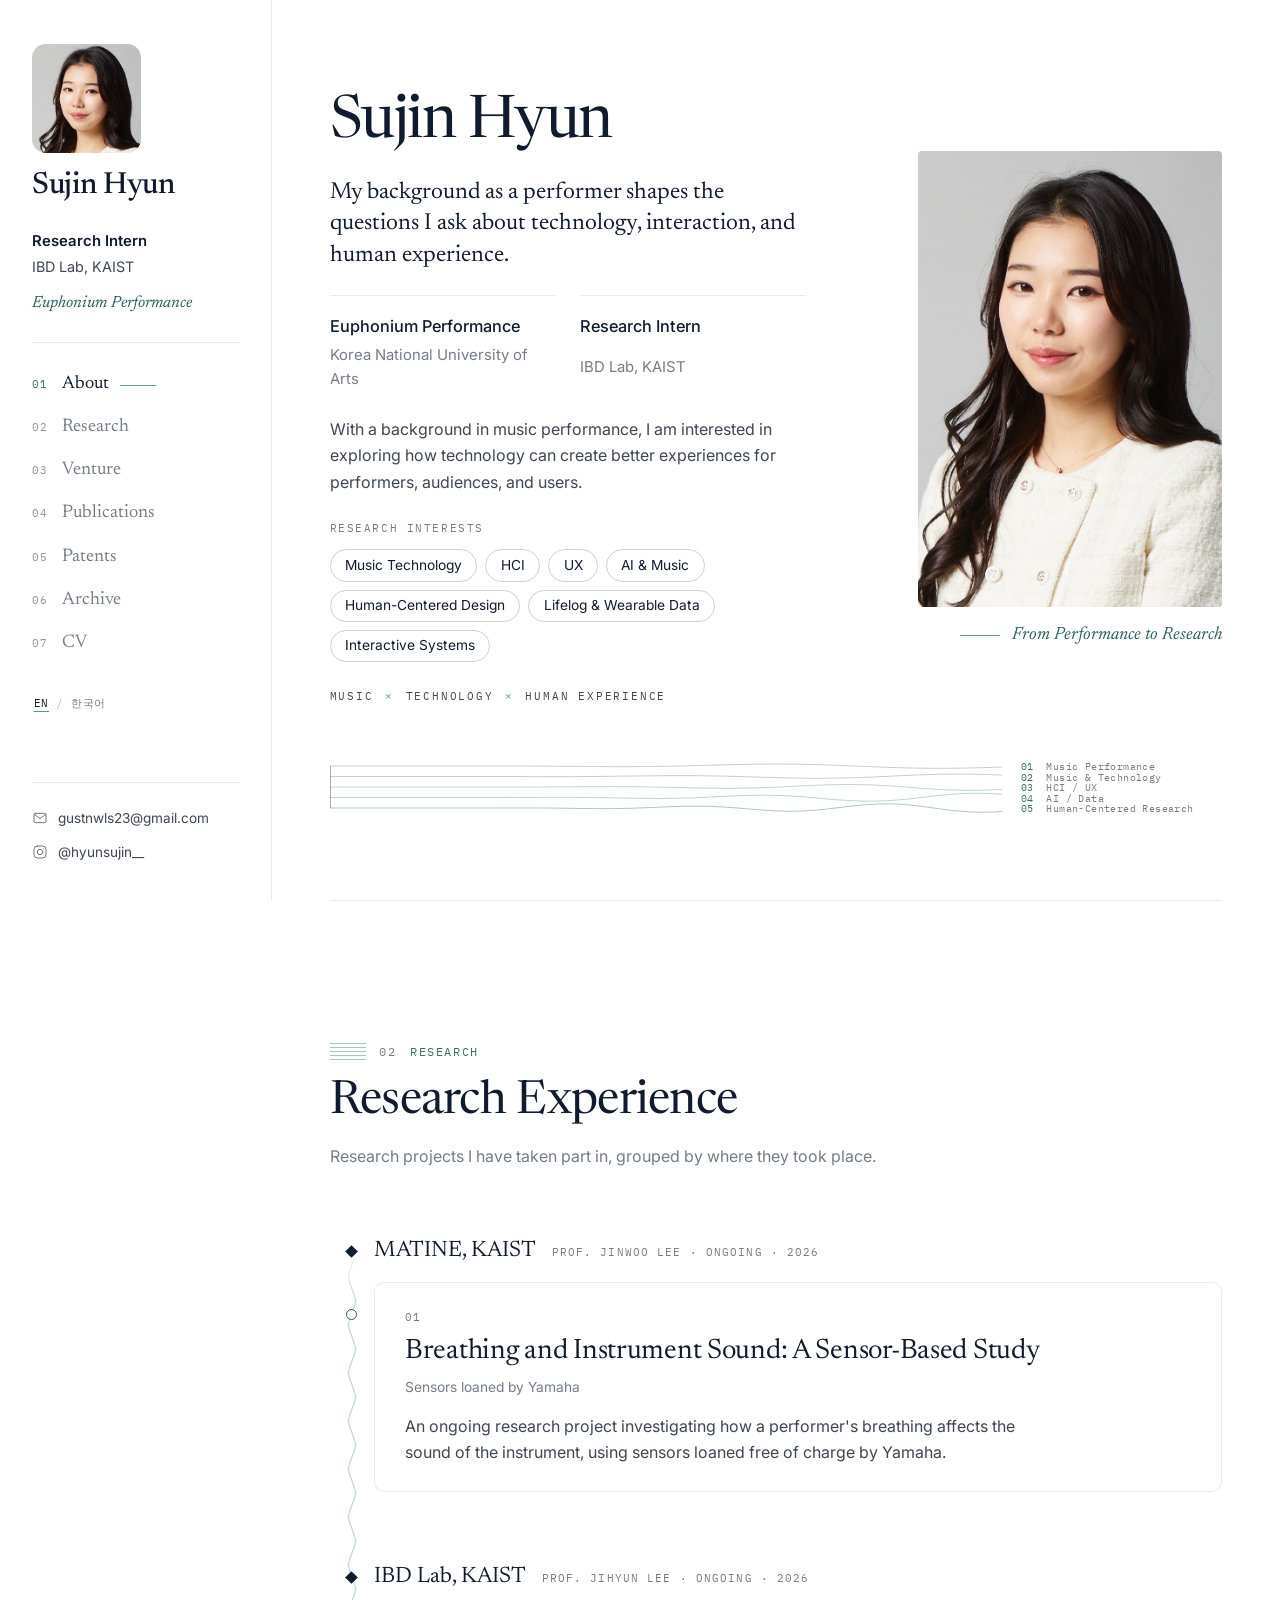
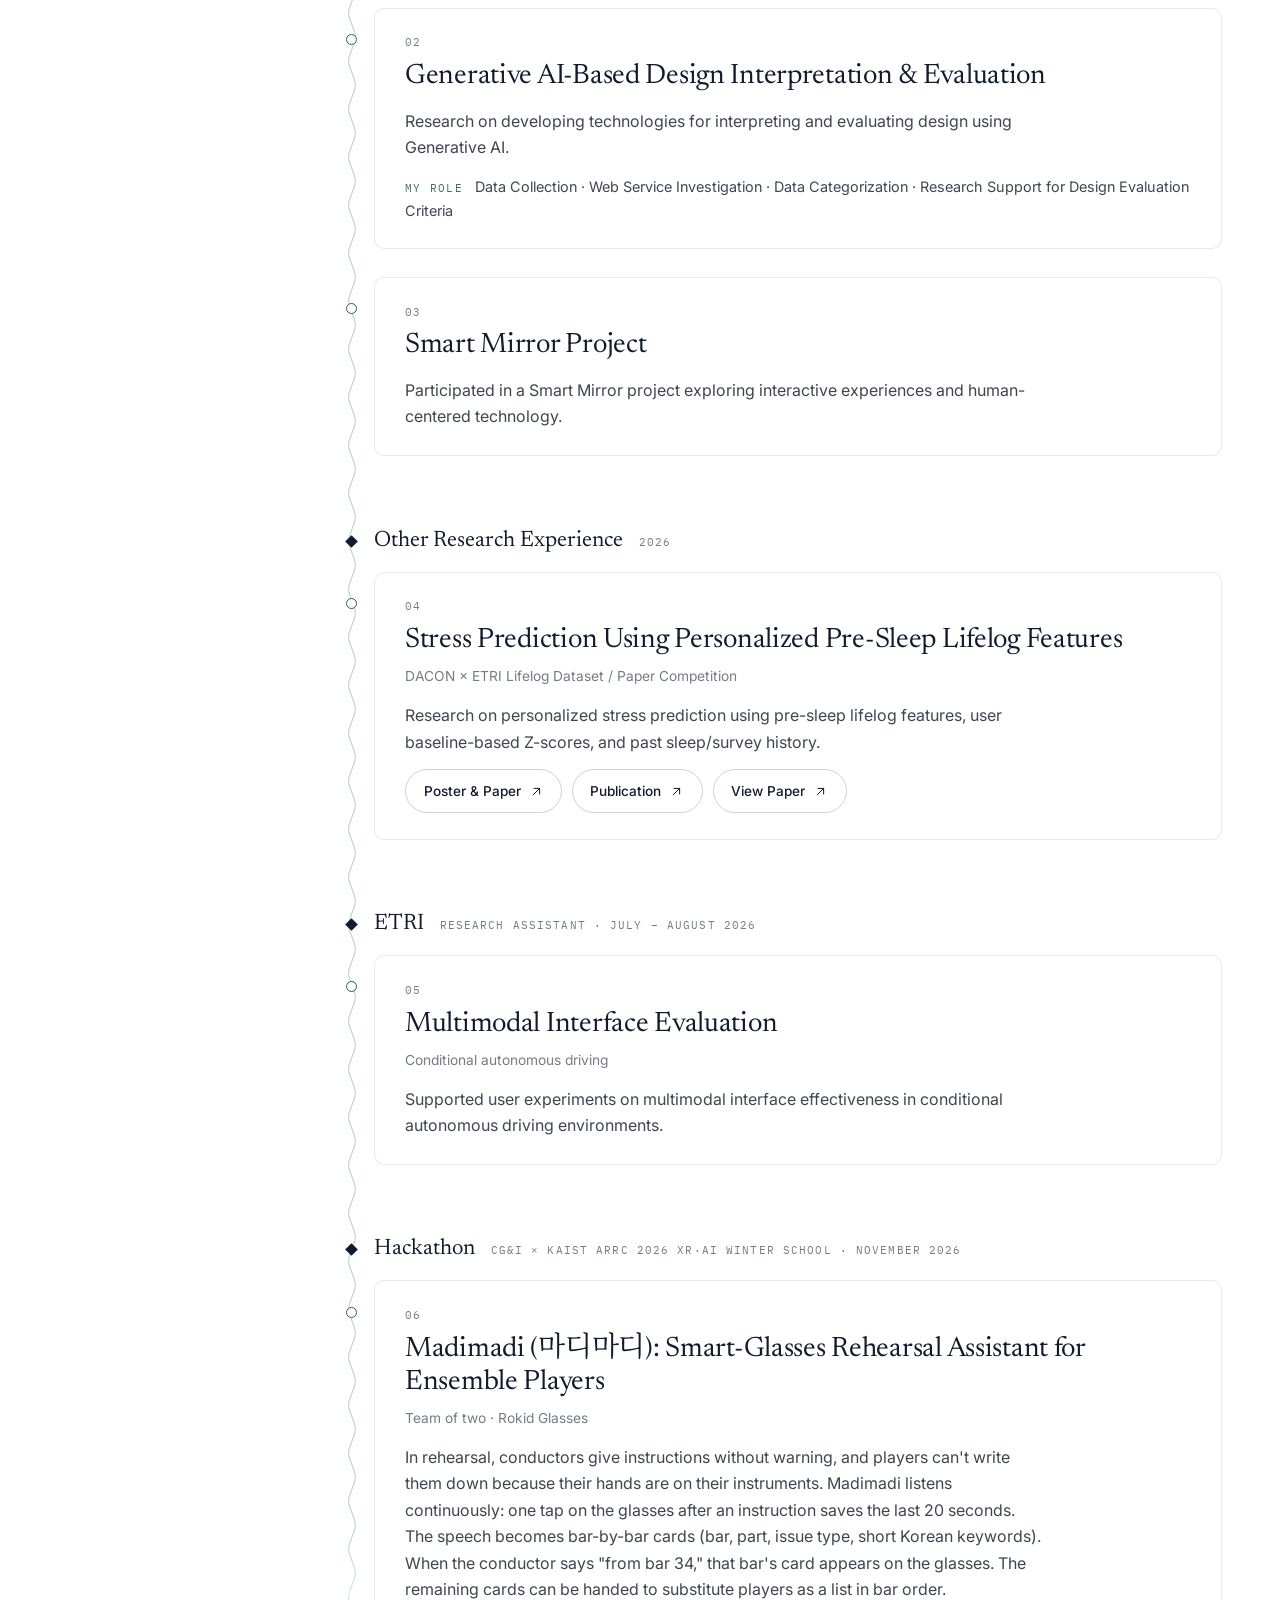
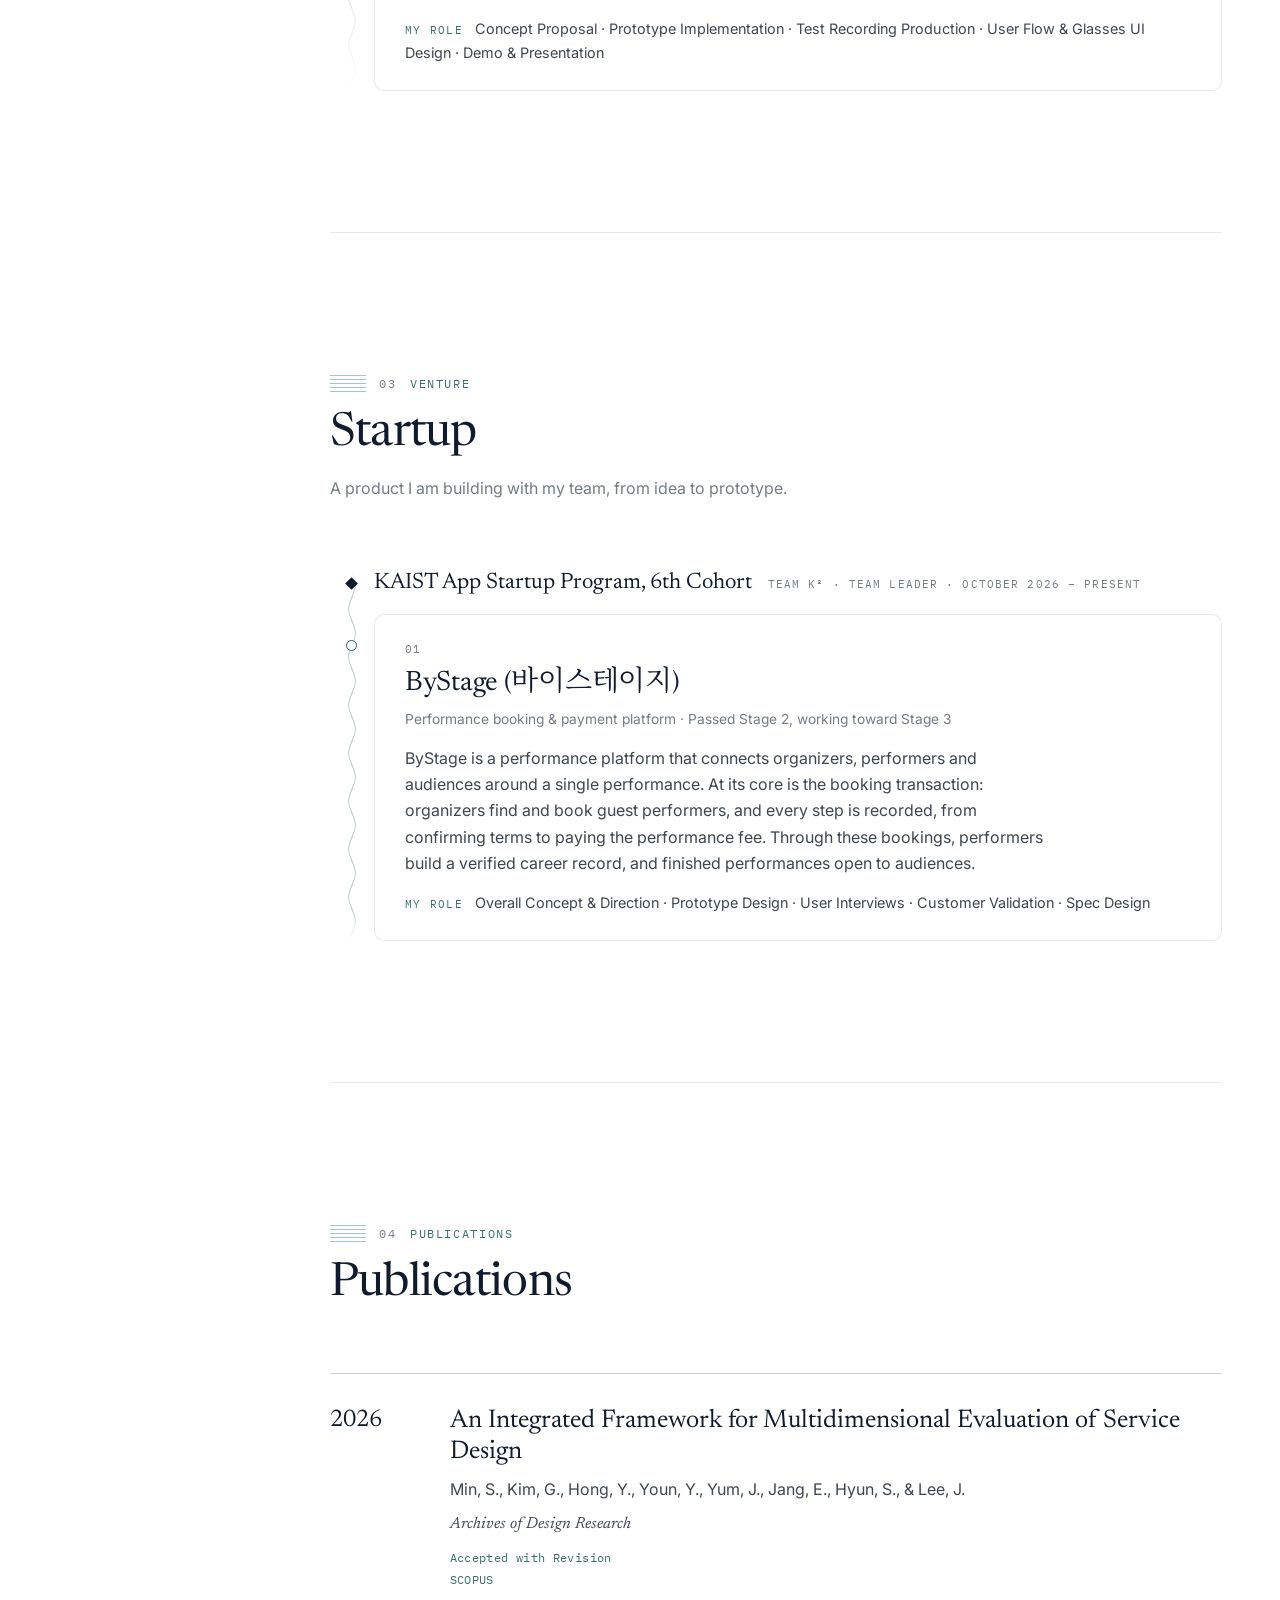
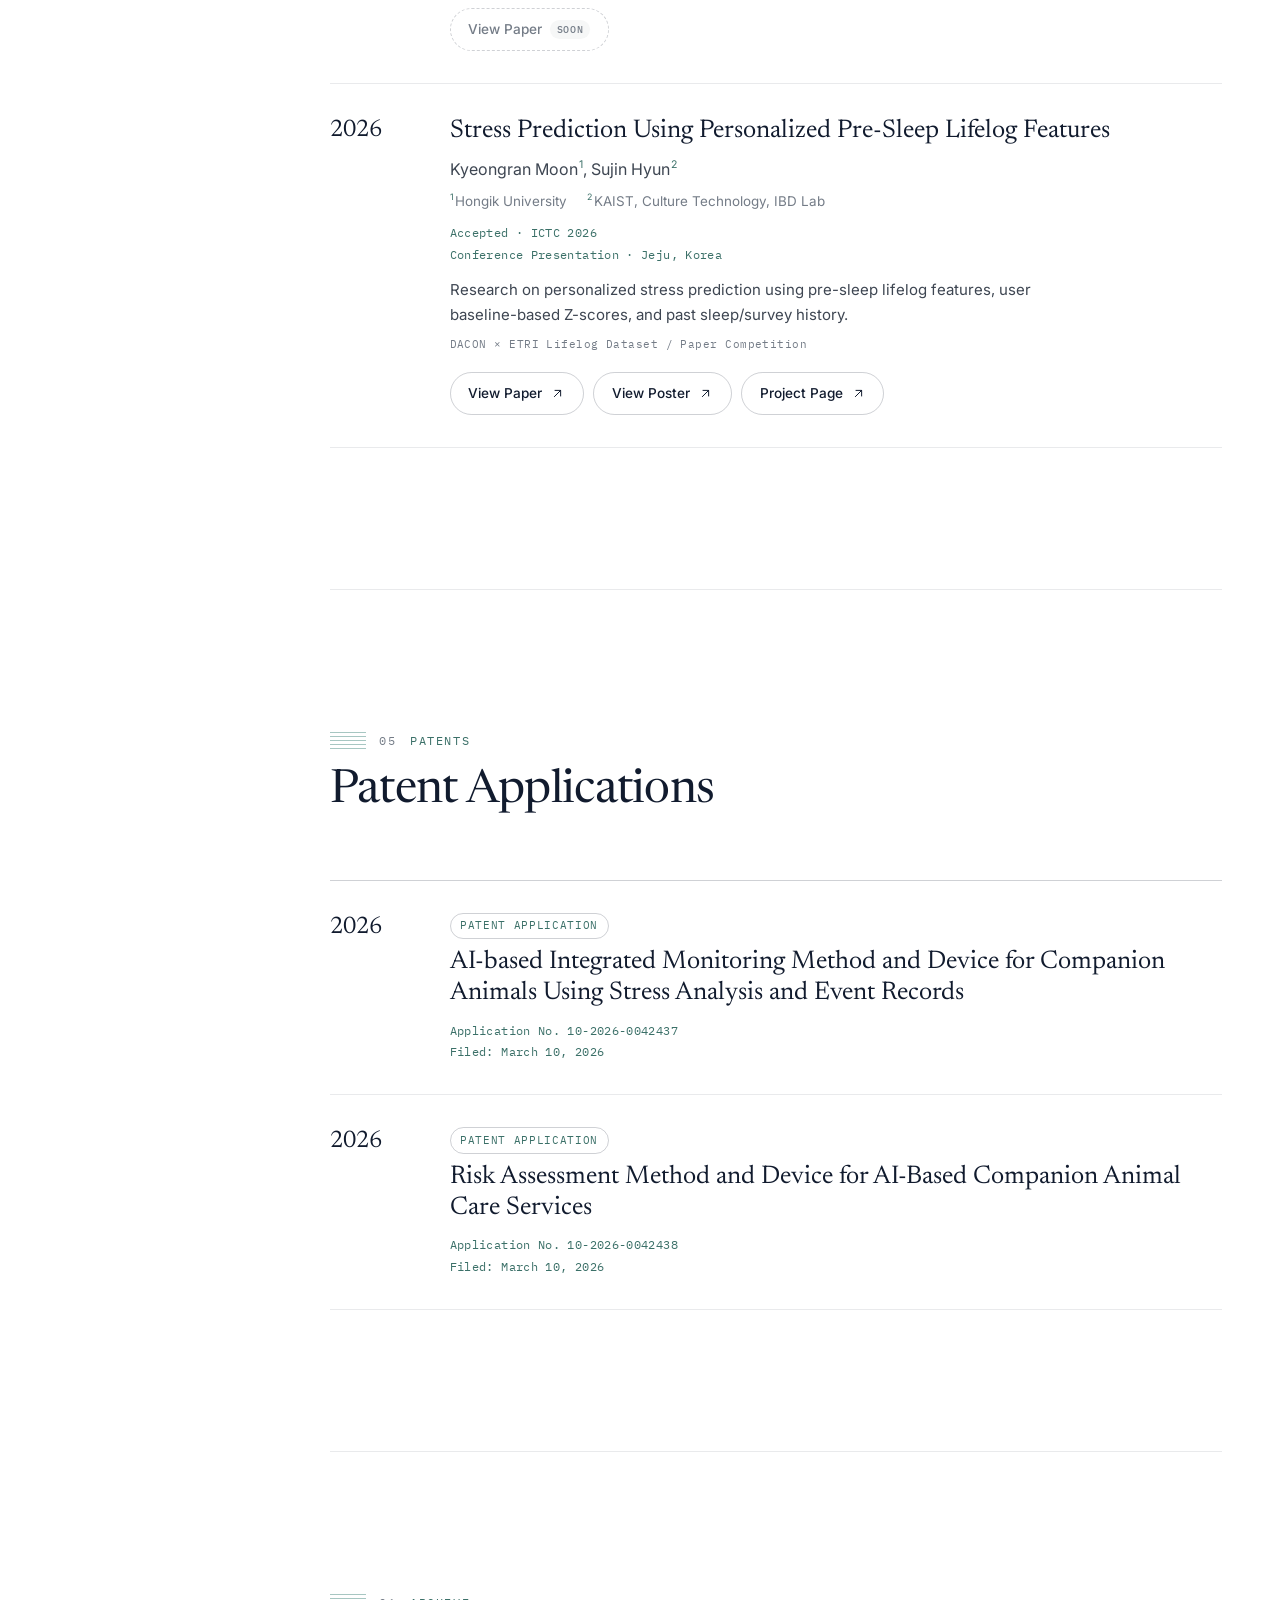
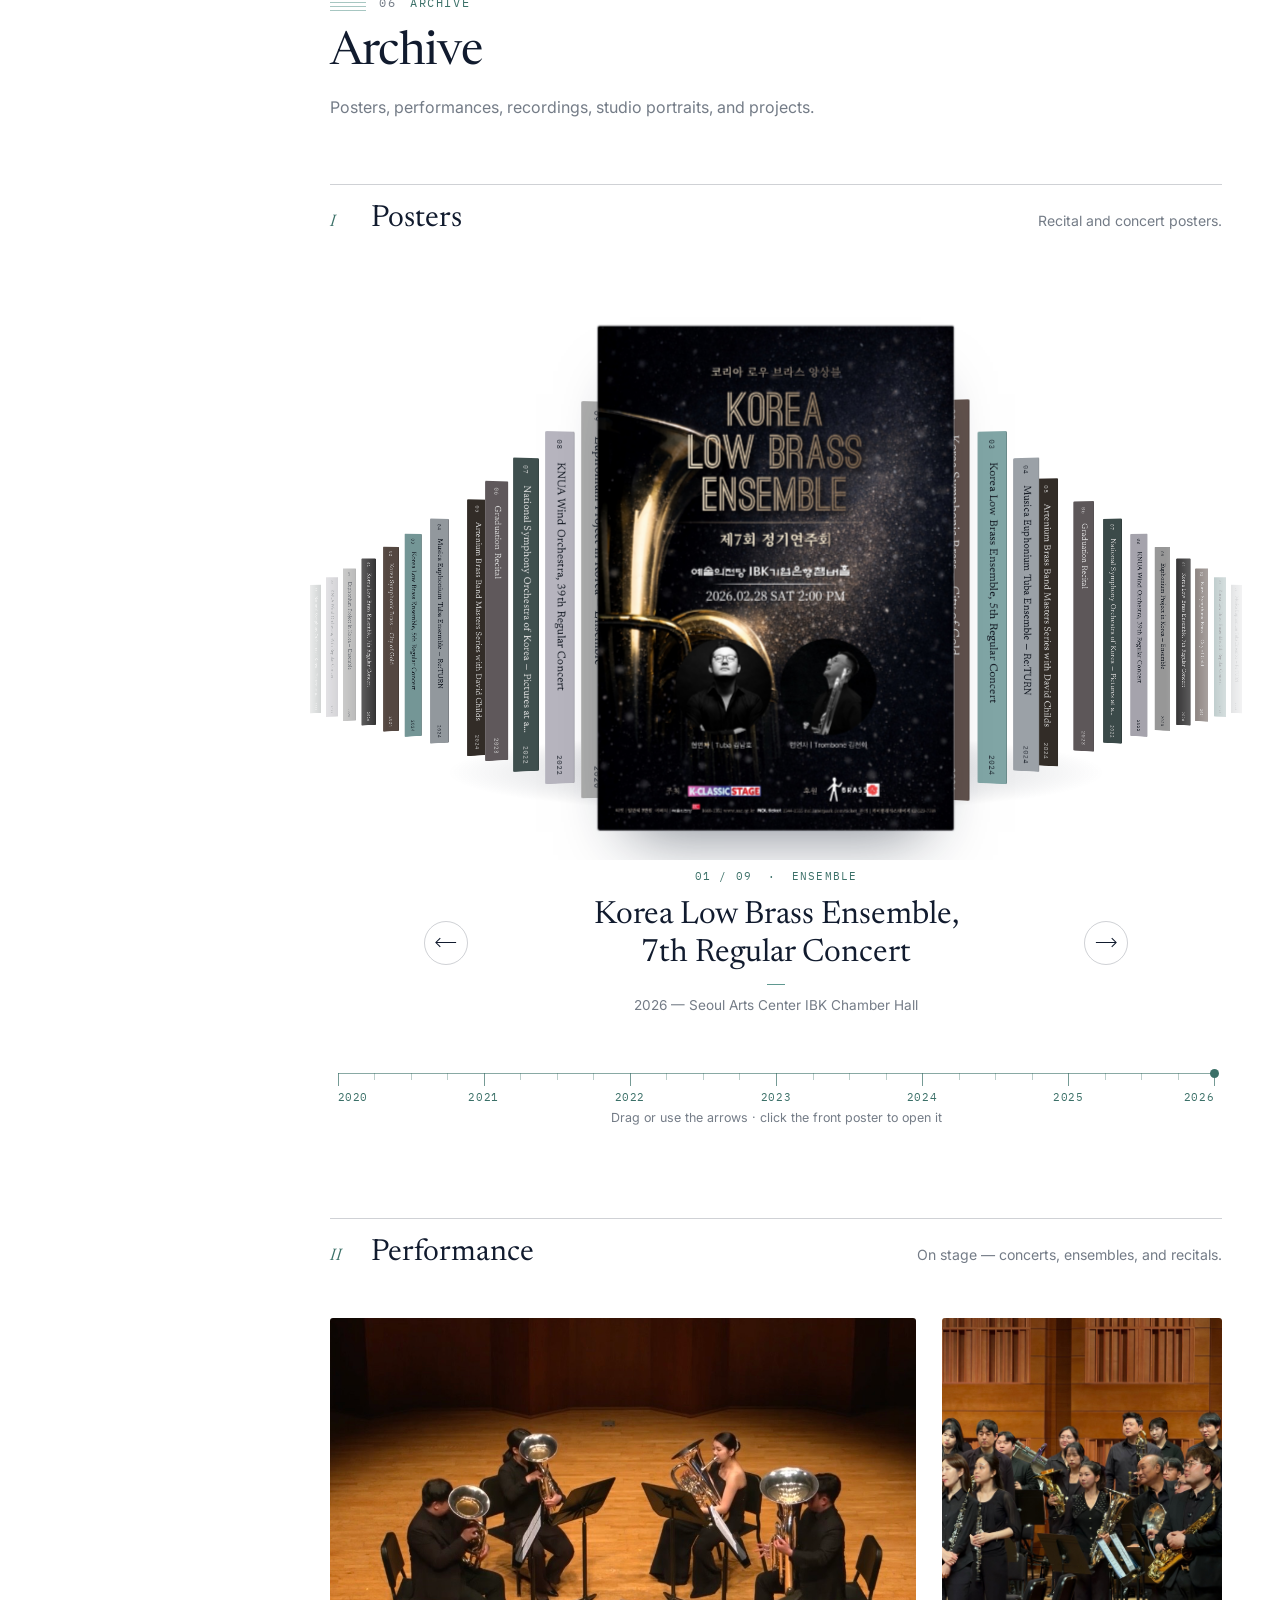
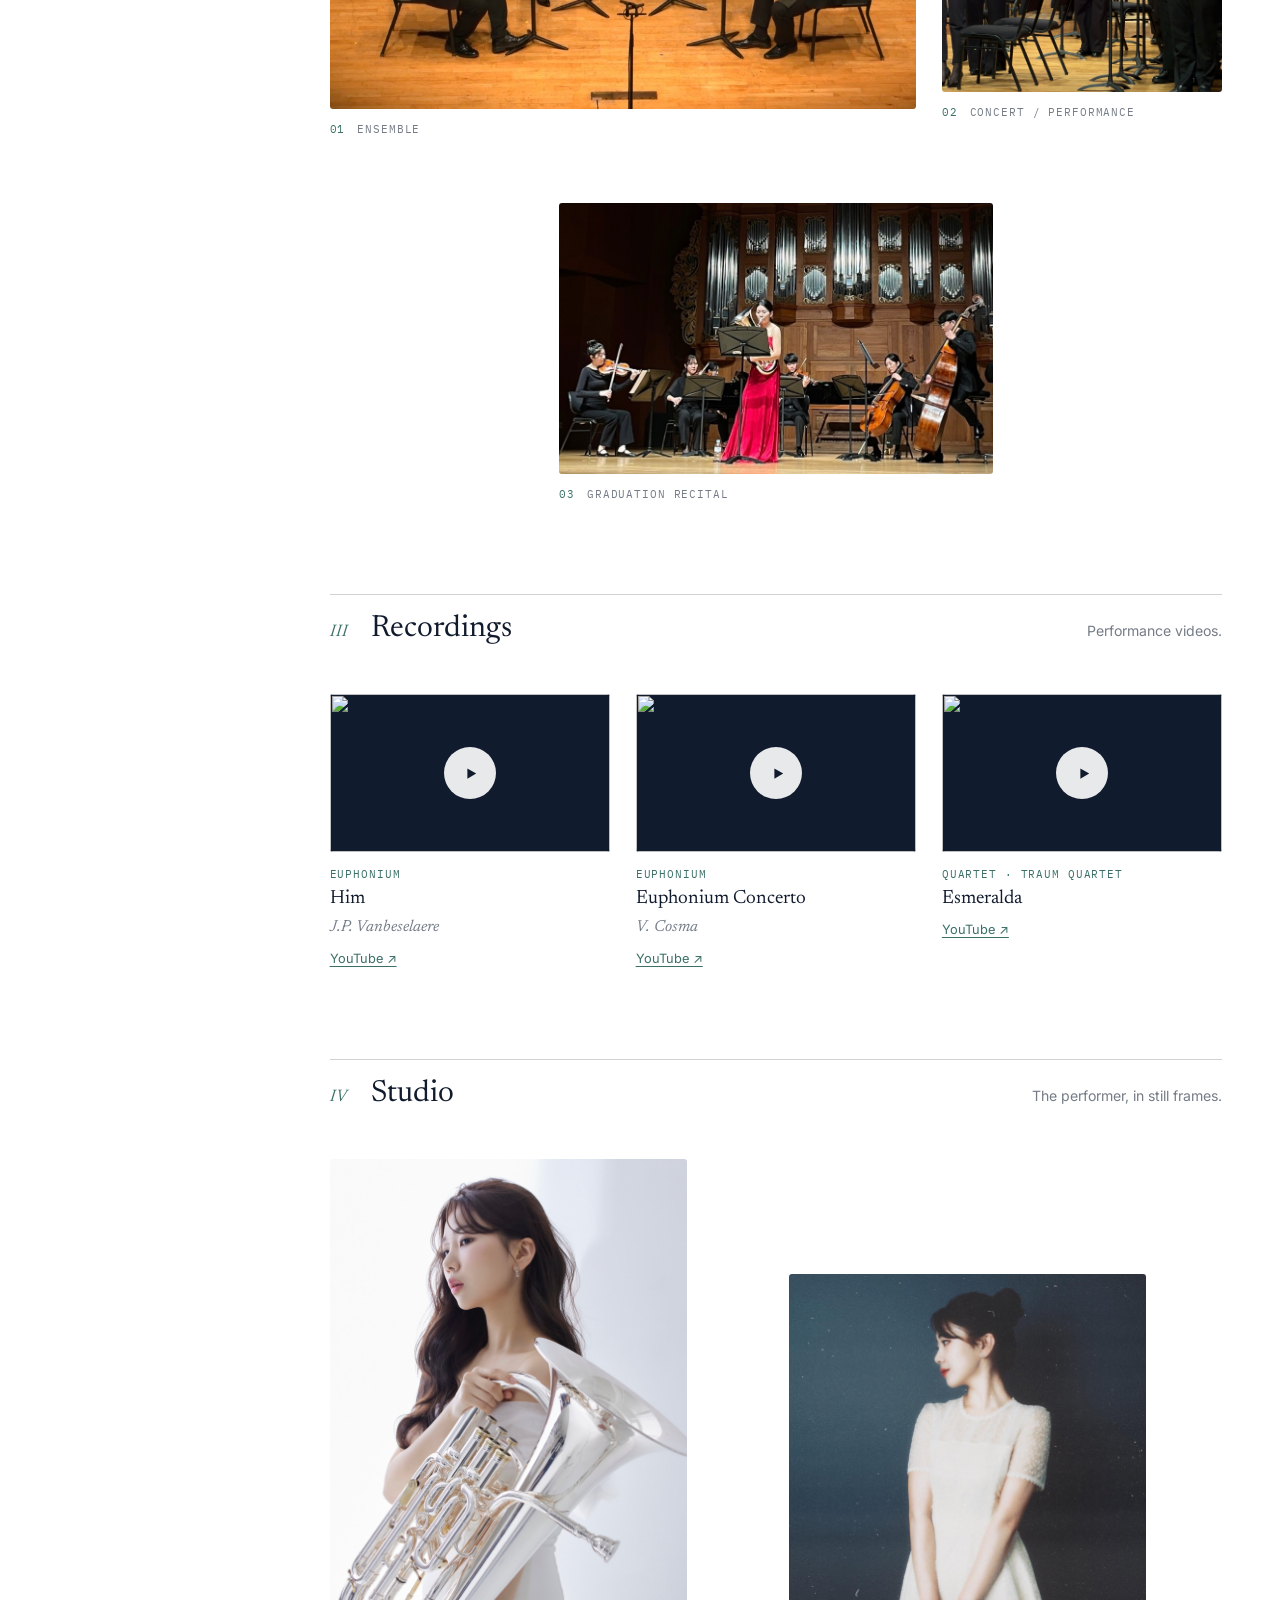
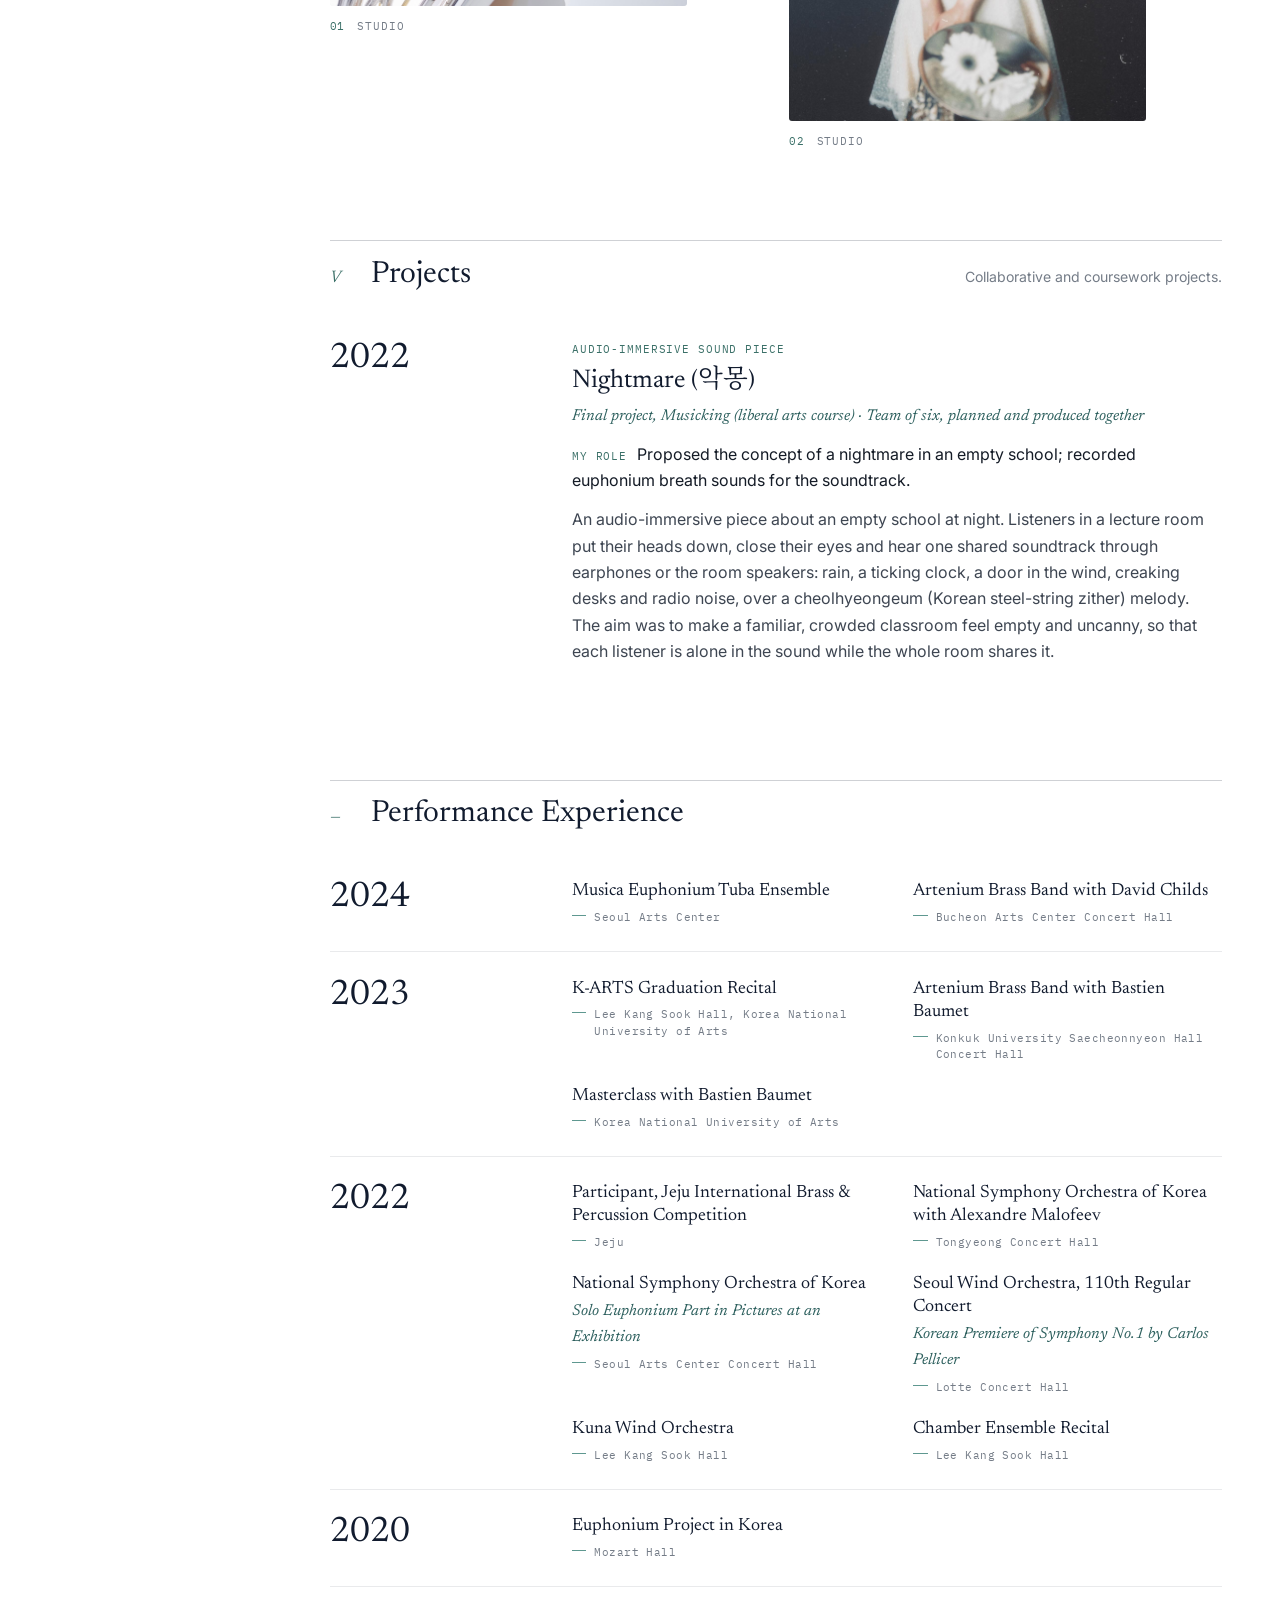
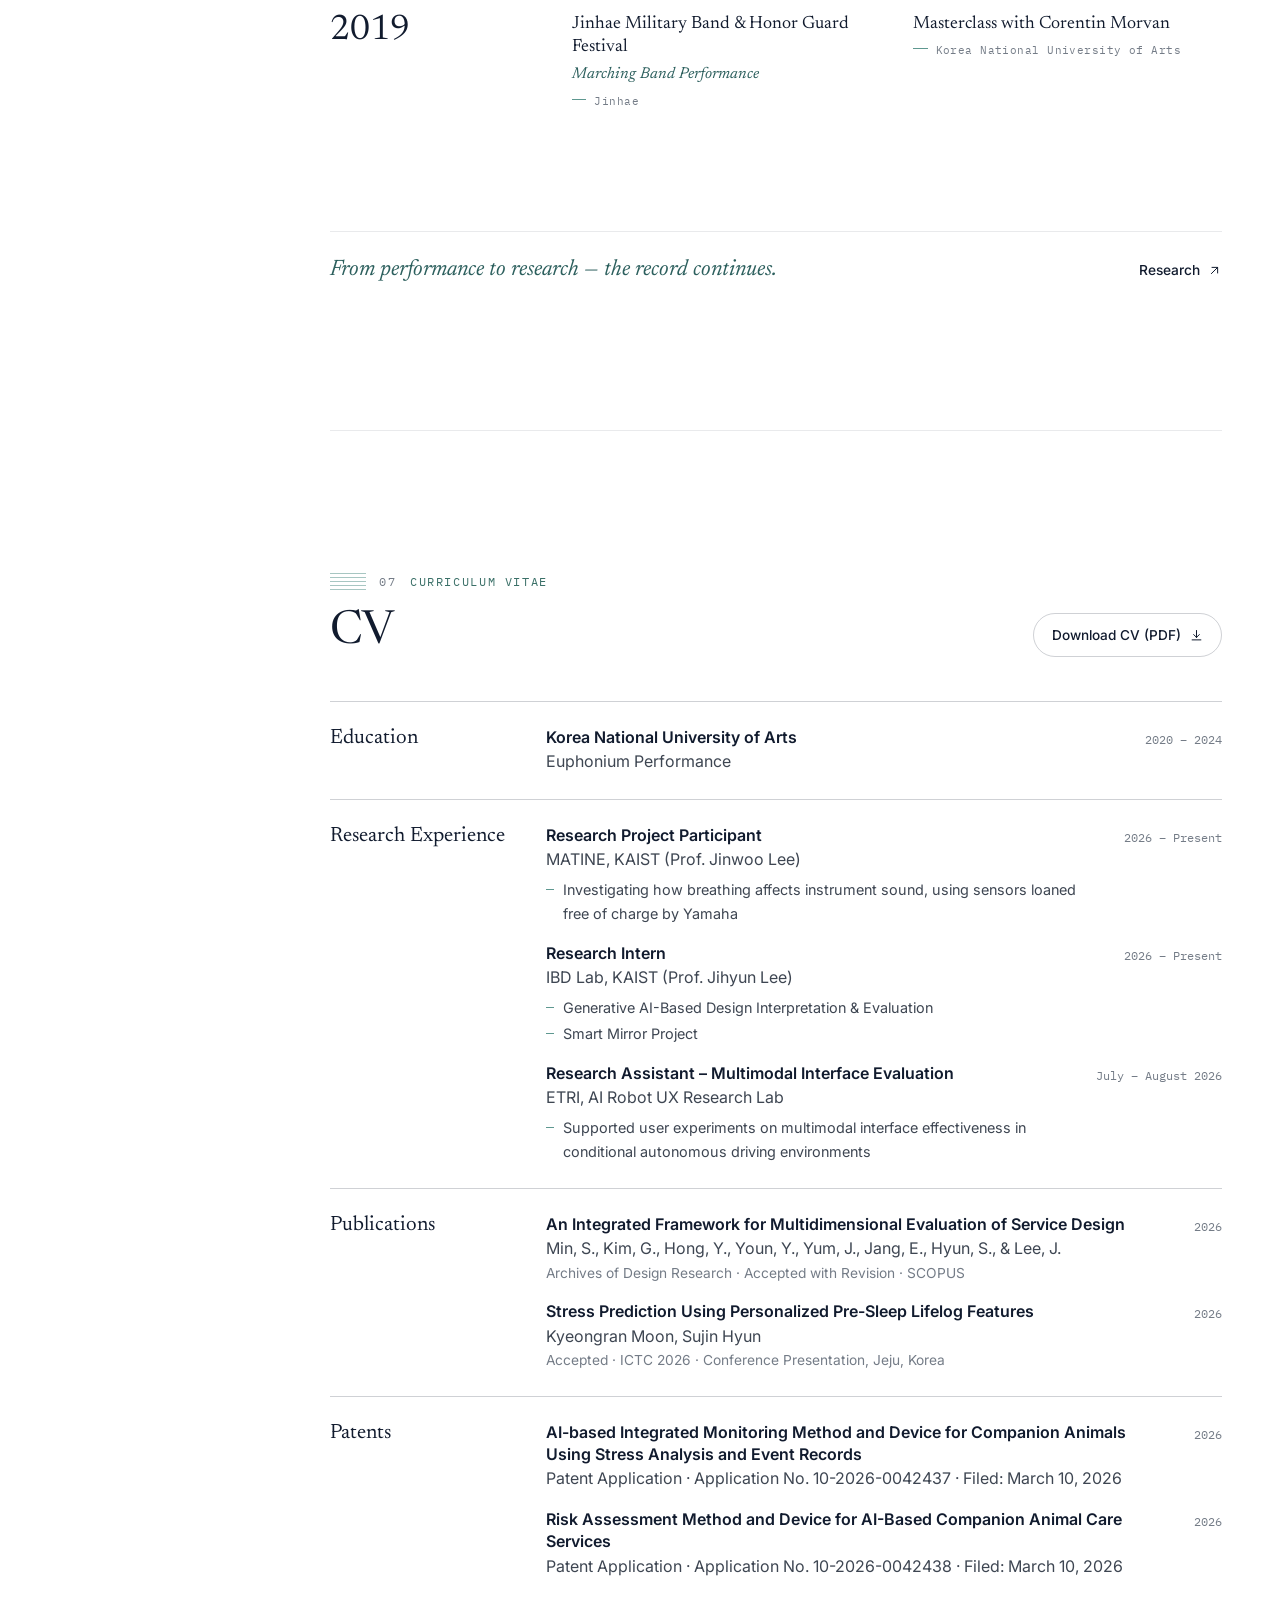
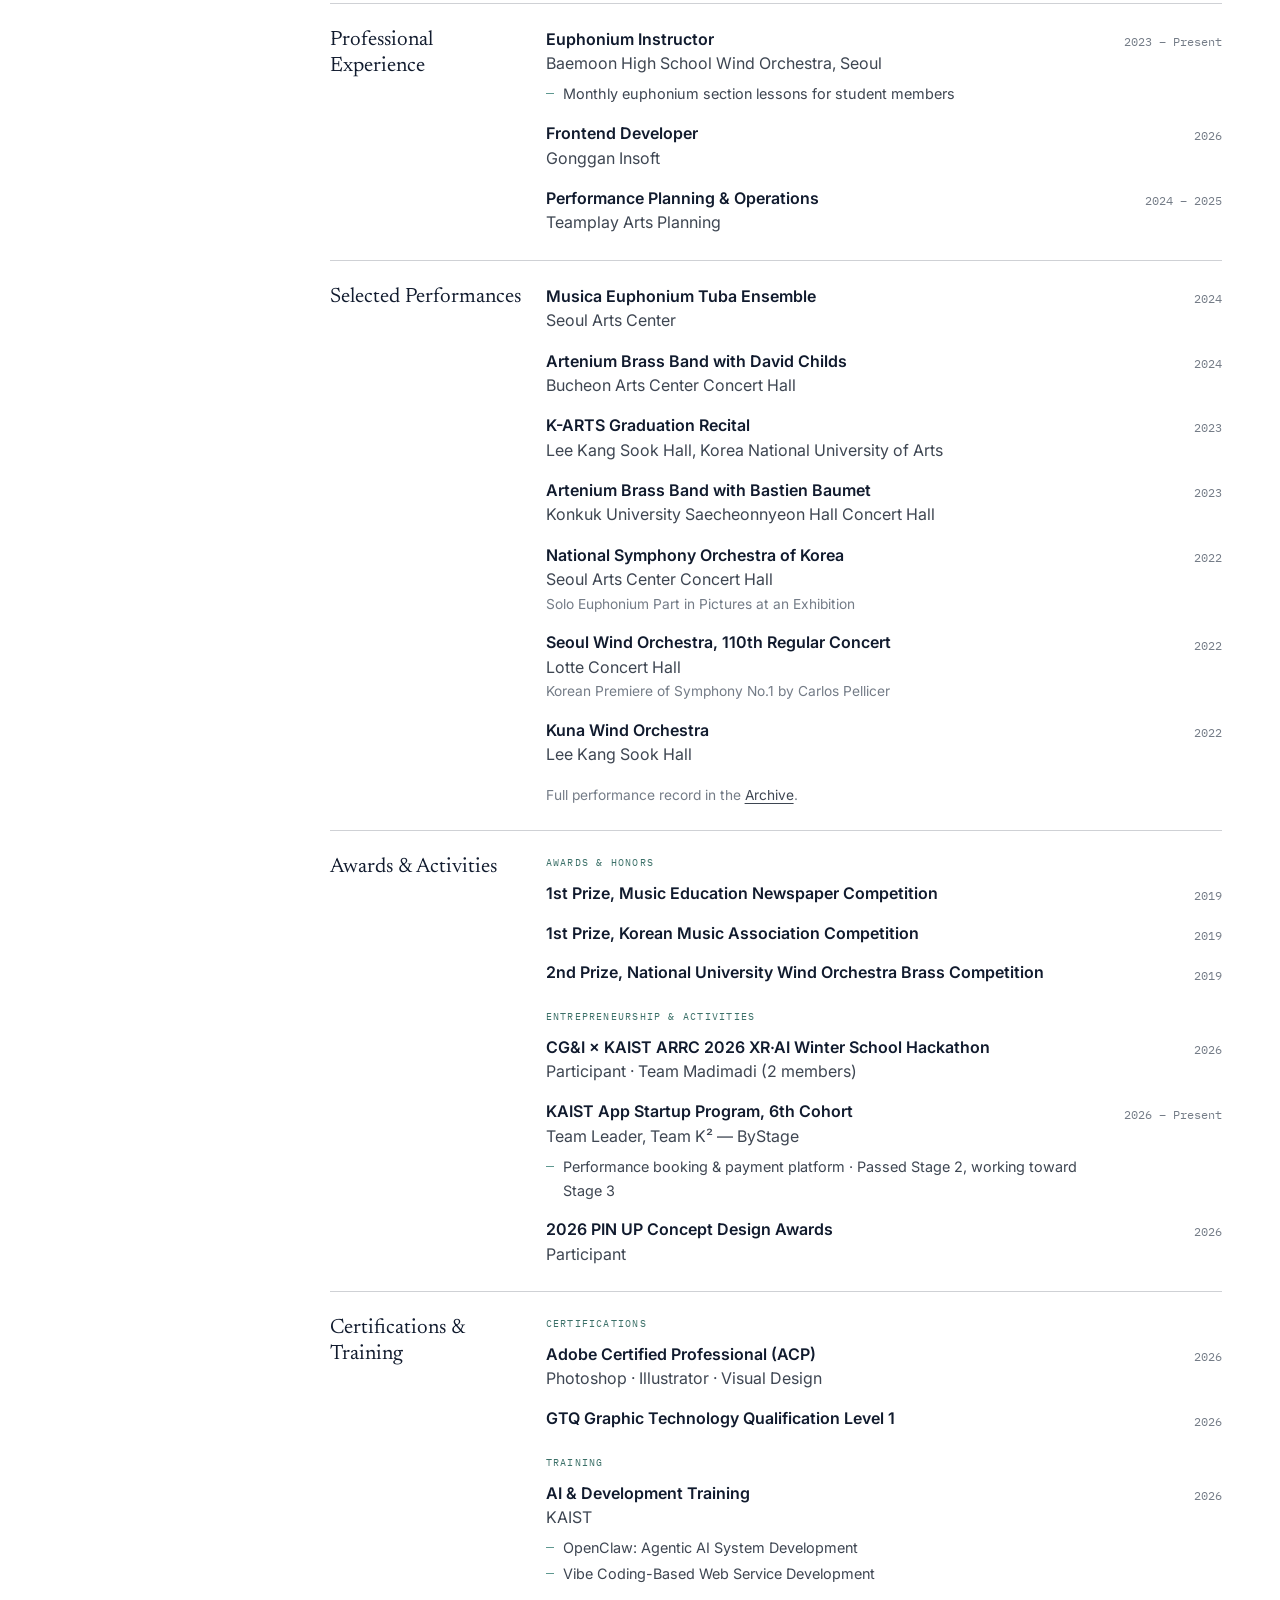
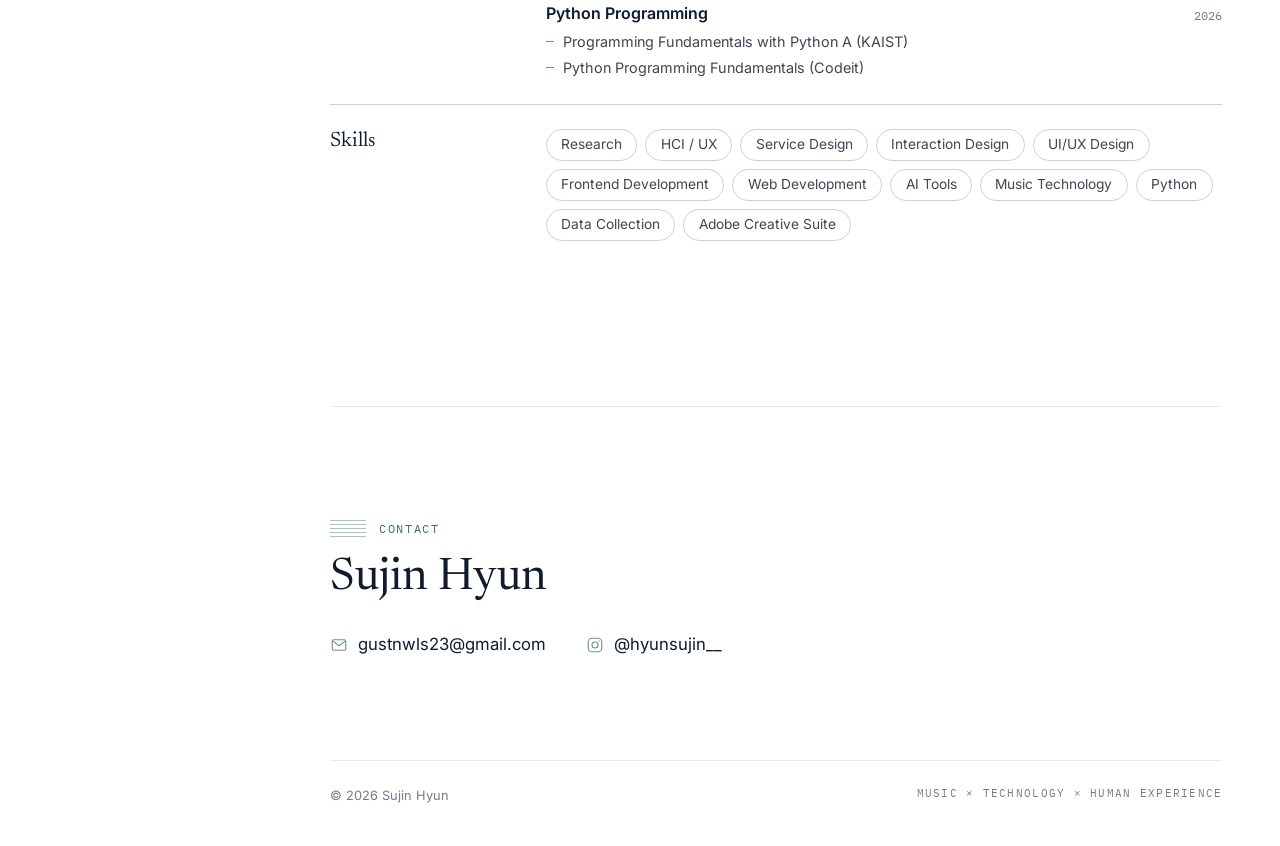
==== commit 6068531b: "Save rendered page text into the HTML so non-JS readers can read the site tools/build.sh prerenders " ====
--- a/index.html
+++ b/index.html
@@ -14,29 +14,952 @@
   <link rel="preconnect" href="https://fonts.googleapis.com">
   <link rel="preconnect" href="https://fonts.gstatic.com" crossorigin>
   <link rel="stylesheet" href="https://fonts.googleapis.com/css2?family=Newsreader:ital,opsz,wght@0,6..72,300..600;1,6..72,300..500&family=Inter:wght@400;500;600&family=IBM+Plex+Mono:wght@400;500&family=Noto+Serif+KR:wght@400;500&family=Noto+Sans+KR:wght@400;500&display=swap">
+  <!-- Korean visitors: hide the saved (English) text until js/ redraws the page -->
+  <script>try{var l=new URLSearchParams(location.search).get("lang")||localStorage.getItem("site-lang");if(l==="ko")document.documentElement.className+=" is-redrawing"}catch(e){}</script>
   <link rel="stylesheet" href="css/style.css">
 </head>
 <body>
   <a class="skip" href="#main">Skip to content</a>
 
   <!-- Mobile top navigation (replaces the sidebar on small screens) -->
-  <header class="topbar" id="topbar"></header>
+  <header class="topbar" id="topbar"><!--pre--><a class="topbar__name" href="#top">Sujin Hyun</a>
+    <div class="lang lang--compact" role="group" aria-label="Language">
+      <button type="button" class="lang__opt" data-lang="en" lang="en" aria-pressed="true">EN</button><span class="lang__sep" aria-hidden="true">/</span><button type="button" class="lang__opt" data-lang="ko" lang="ko" aria-pressed="false">한국어</button>
+    </div>
+    <nav class="nav nav--compact" aria-label="Main">
+      <ol class="nav__list">
+        <li><a class="nav__link" href="#top" data-nav="top">
+              <span class="nav__num">01</span>
+              <span class="nav__label">About</span>
+            </a></li><li><a class="nav__link" href="#research" data-nav="research">
+              <span class="nav__num">02</span>
+              <span class="nav__label">Research</span>
+            </a></li><li><a class="nav__link" href="#venture" data-nav="venture">
+              <span class="nav__num">03</span>
+              <span class="nav__label">Venture</span>
+            </a></li><li><a class="nav__link" href="#publications" data-nav="publications">
+              <span class="nav__num">04</span>
+              <span class="nav__label">Publications</span>
+            </a></li><li><a class="nav__link" href="#patents" data-nav="patents">
+              <span class="nav__num">05</span>
+              <span class="nav__label">Patents</span>
+            </a></li><li><a class="nav__link" href="#archive" data-nav="archive">
+              <span class="nav__num">06</span>
+              <span class="nav__label">Archive</span>
+            </a></li><li><a class="nav__link" href="#cv" data-nav="cv">
+              <span class="nav__num">07</span>
+              <span class="nav__label">CV</span>
+            </a></li>
+      </ol>
+    </nav><!--/pre--></header>
 
   <!-- Fixed sidebar (rendered from js/content.js) -->
-  <aside class="sidebar" id="sidebar"></aside>
+  <aside class="sidebar" id="sidebar"><!--pre--><div class="sidebar__inner">
+        <a class="sidebar__identity" href="#top">
+          <div class="avatar">
+      <span class="avatar__initials" aria-hidden="true">SH</span>
+      <img src="assets/images/portrait-main.jpg" alt="Sujin Hyun" onerror="this.remove()">
+    </div>
+          <span class="sidebar__name">Sujin Hyun</span>
+        </a>
+        <div class="sidebar__role">
+          <p class="sidebar__title">Research Intern</p>
+          <p class="sidebar__aff">IBD Lab, KAIST</p>
+          <p class="sidebar__background">Euphonium Performance</p>
+        </div>
+        <nav class="nav " aria-label="Main">
+      <ol class="nav__list">
+        <li><a class="nav__link" href="#top" data-nav="top">
+              <span class="nav__num">01</span>
+              <span class="nav__label">About</span>
+            </a></li><li><a class="nav__link" href="#research" data-nav="research">
+              <span class="nav__num">02</span>
+              <span class="nav__label">Research</span>
+            </a></li><li><a class="nav__link" href="#venture" data-nav="venture">
+              <span class="nav__num">03</span>
+              <span class="nav__label">Venture</span>
+            </a></li><li><a class="nav__link" href="#publications" data-nav="publications">
+              <span class="nav__num">04</span>
+              <span class="nav__label">Publications</span>
+            </a></li><li><a class="nav__link" href="#patents" data-nav="patents">
+              <span class="nav__num">05</span>
+              <span class="nav__label">Patents</span>
+            </a></li><li><a class="nav__link" href="#archive" data-nav="archive">
+              <span class="nav__num">06</span>
+              <span class="nav__label">Archive</span>
+            </a></li><li><a class="nav__link" href="#cv" data-nav="cv">
+              <span class="nav__num">07</span>
+              <span class="nav__label">CV</span>
+            </a></li>
+      </ol>
+    </nav>
+        <div class="lang " role="group" aria-label="Language">
+      <button type="button" class="lang__opt" data-lang="en" lang="en" aria-pressed="true">EN</button><span class="lang__sep" aria-hidden="true">/</span><button type="button" class="lang__opt" data-lang="ko" lang="ko" aria-pressed="false">한국어</button>
+    </div>
+        <ul class="contact ">
+      <li><a class="contact__item" href="mailto:gustnwls23@gmail.com"><svg viewBox="0 0 24 24" aria-hidden="true"><rect x="3" y="5" width="18" height="14" rx="2"></rect><path d="m3.5 6.5 8.5 6.5 8.5-6.5"></path></svg><span>gustnwls23@gmail.com</span></a></li><li><a class="contact__item" href="https://www.instagram.com/hyunsujin__/" target="_blank" rel="noopener"><svg viewBox="0 0 24 24" aria-hidden="true"><rect x="3" y="3" width="18" height="18" rx="5"></rect><circle cx="12" cy="12" r="4"></circle><path d="M17.5 6.5v.01"></path></svg><span>@hyunsujin__</span></a></li>
+    </ul>
+      </div><!--/pre--></aside>
 
   <main class="main" id="main">
-    <section class="hero" id="top"></section>
-    <section class="section" id="research"></section>
-    <section class="section" id="venture"></section>
-    <section class="section" id="publications"></section>
-    <section class="section" id="patents"></section>
-    <section class="section section--wide" id="archive"></section>
-    <section class="section" id="cv"></section>
-    <footer class="footer" id="footer"></footer>
+    <section class="hero" id="top"><!--pre--><div class="hero__grid">
+      <figure class="hero__figure">
+        <div class="media hero__media">
+      <div class="media__ph" aria-hidden="true">
+        <svg viewBox="0 0 400 400" preserveAspectRatio="xMaxYMax slice">
+          <circle cx="400" cy="400" r="70"></circle><circle cx="400" cy="400" r="130"></circle>
+          <circle cx="400" cy="400" r="190"></circle><circle cx="400" cy="400" r="250"></circle>
+          <circle cx="400" cy="400" r="310"></circle>
+        </svg>
+        
+      </div>
+      <img src="assets/images/portrait-main.jpg" alt="Sujin Hyun" loading="eager" onerror="this.remove()">
+    </div>
+        <figcaption class="hero__statement">From Performance to Research</figcaption>
+      </figure>
+      <div class="hero__text">
+        <h1 class="hero__name">Sujin Hyun</h1>
+        <p class="hero__lead">My background as a performer shapes the questions I ask about technology, interaction, and human experience.</p>
+        <div class="hero__facts">
+          <div class="hero__block">
+            <p class="hero__strong">Euphonium Performance</p>
+            <p class="hero__soft">Korea National University of Arts</p>
+          </div>
+          <div class="hero__block">
+            <p class="hero__strong">Research Intern</p>
+            <p class="hero__soft">IBD Lab, KAIST</p>
+          </div>
+        </div>
+        <p class="hero__bio">With a background in music performance, I am interested in exploring how technology can create better experiences for performers, audiences, and users.</p>
+        <div class="interests">
+          <h2 class="subhead">Research Interests</h2>
+          <ul class="tags interests__tags"><li class="tag tag--default">Music Technology</li><li class="tag tag--default">HCI</li><li class="tag tag--default">UX</li><li class="tag tag--default">AI &amp; Music</li><li class="tag tag--default">Human-Centered Design</li><li class="tag tag--default">Lifelog &amp; Wearable Data</li><li class="tag tag--default">Interactive Systems</li></ul>
+        </div>
+        <p class="hero__tagline">Music <span class="x">×</span> Technology <span class="x">×</span> Human Experience</p>
+      </div>
+    </div>
+    <div class="hero__wave" aria-label="A musical staff whose lines gradually become sound waves: Music Performance, Music &amp; Technology, HCI / UX, AI / Data, Human-Centered Research">
+      <svg class="staff" id="staff" role="presentation"></svg>
+    </div><!--/pre--></section>
+    <section class="section" id="research"><!--pre--><header class="section-head">
+      <p class="kicker"><span class="kicker__num">02</span>Research</p>
+      <h2 class="section-title">Research Experience</h2>
+      <p class="section-intro">Research projects I have taken part in, grouped by where they took place.</p>
+    </header>
+    <ol class="timeline"><li class="timeline__group">
+      <div class="timeline__group-node" aria-hidden="true"></div>
+      <div class="timeline__group-head">
+        <h3 class="timeline__group-title">MATINE, KAIST</h3>
+        <p class="timeline__group-meta">Prof. Jinwoo Lee · Ongoing · 2026</p>
+      </div>
+    </li>
+    <li class="timeline__item" id="project-breath-sound">
+      <div class="timeline__node" aria-hidden="true"><span></span></div>
+      <article class="rcard">
+        <div class="rcard__body">
+          <header class="rcard__head">
+            <p class="rcard__eyebrow"><span class="rcard__index">01</span></p>
+            <h3 class="rcard__title">Breathing and Instrument Sound: A Sensor-Based Study</h3>
+            <p class="rcard__context">Sensors loaned by Yamaha</p>
+          </header>
+          <p class="rcard__summary">An ongoing research project investigating how a performer's breathing affects the sound of the instrument, using sensors loaned free of charge by Yamaha.</p>
+          
+          
+          
+        </div>
+      </article>
+    </li><li class="timeline__group">
+      <div class="timeline__group-node" aria-hidden="true"></div>
+      <div class="timeline__group-head">
+        <h3 class="timeline__group-title">IBD Lab, KAIST</h3>
+        <p class="timeline__group-meta">Prof. Jihyun Lee · Ongoing · 2026</p>
+      </div>
+    </li>
+    <li class="timeline__item" id="project-genai-design-evaluation">
+      <div class="timeline__node" aria-hidden="true"><span></span></div>
+      <article class="rcard">
+        <div class="rcard__body">
+          <header class="rcard__head">
+            <p class="rcard__eyebrow"><span class="rcard__index">02</span></p>
+            <h3 class="rcard__title">Generative AI-Based Design Interpretation &amp; Evaluation</h3>
+            
+          </header>
+          <p class="rcard__summary">Research on developing technologies for interpreting and evaluating design using Generative AI.</p>
+          <p class="rcard__role"><span class="rcard__label">My Role</span>Data Collection · Web Service Investigation · Data Categorization · Research Support for Design Evaluation Criteria</p>
+          
+          
+        </div>
+      </article>
+    </li><li class="timeline__item" id="project-smart-mirror">
+      <div class="timeline__node" aria-hidden="true"><span></span></div>
+      <article class="rcard">
+        <div class="rcard__body">
+          <header class="rcard__head">
+            <p class="rcard__eyebrow"><span class="rcard__index">03</span></p>
+            <h3 class="rcard__title">Smart Mirror Project</h3>
+            
+          </header>
+          <p class="rcard__summary">Participated in a Smart Mirror project exploring interactive experiences and human-centered technology.</p>
+          
+          
+          
+        </div>
+      </article>
+    </li><li class="timeline__group">
+      <div class="timeline__group-node" aria-hidden="true"></div>
+      <div class="timeline__group-head">
+        <h3 class="timeline__group-title">Other Research Experience</h3>
+        <p class="timeline__group-meta">2026</p>
+      </div>
+    </li>
+    <li class="timeline__item" id="project-stress-prediction">
+      <div class="timeline__node" aria-hidden="true"><span></span></div>
+      <article class="rcard">
+        <div class="rcard__body">
+          <header class="rcard__head">
+            <p class="rcard__eyebrow"><span class="rcard__index">04</span></p>
+            <h3 class="rcard__title">Stress Prediction Using Personalized Pre-Sleep Lifelog Features</h3>
+            <p class="rcard__context">DACON × ETRI Lifelog Dataset / Paper Competition</p>
+          </header>
+          <p class="rcard__summary">Research on personalized stress prediction using pre-sleep lifelog features, user baseline-based Z-scores, and past sleep/survey history.</p>
+          
+          
+          <div class="rcard__links"><a class="btn" href="stress-prediction.html">Poster &amp; Paper<svg viewBox="0 0 24 24" aria-hidden="true"><path d="M7 17 17 7M8 7h9v9"></path></svg></a><a class="btn" href="#publications">Publication<svg viewBox="0 0 24 24" aria-hidden="true"><path d="M7 17 17 7M8 7h9v9"></path></svg></a><a class="btn" href="assets/papers/ictc2026-stress-prediction-paper.pdf" target="_blank" rel="noopener">View Paper<svg viewBox="0 0 24 24" aria-hidden="true"><path d="M7 17 17 7M8 7h9v9"></path></svg></a></div>
+        </div>
+      </article>
+    </li><li class="timeline__group">
+      <div class="timeline__group-node" aria-hidden="true"></div>
+      <div class="timeline__group-head">
+        <h3 class="timeline__group-title">ETRI</h3>
+        <p class="timeline__group-meta">Research Assistant · July – August 2026</p>
+      </div>
+    </li>
+    <li class="timeline__item" id="project-autonomous-driving">
+      <div class="timeline__node" aria-hidden="true"><span></span></div>
+      <article class="rcard">
+        <div class="rcard__body">
+          <header class="rcard__head">
+            <p class="rcard__eyebrow"><span class="rcard__index">05</span></p>
+            <h3 class="rcard__title">Multimodal Interface Evaluation</h3>
+            <p class="rcard__context">Conditional autonomous driving</p>
+          </header>
+          <p class="rcard__summary">Supported user experiments on multimodal interface effectiveness in conditional autonomous driving environments.</p>
+          
+          
+          
+        </div>
+      </article>
+    </li><li class="timeline__group">
+      <div class="timeline__group-node" aria-hidden="true"></div>
+      <div class="timeline__group-head">
+        <h3 class="timeline__group-title">Hackathon</h3>
+        <p class="timeline__group-meta">CG&amp;I × KAIST ARRC 2026 XR·AI Winter School · November 2026</p>
+      </div>
+    </li>
+    <li class="timeline__item" id="project-madimadi">
+      <div class="timeline__node" aria-hidden="true"><span></span></div>
+      <article class="rcard">
+        <div class="rcard__body">
+          <header class="rcard__head">
+            <p class="rcard__eyebrow"><span class="rcard__index">06</span></p>
+            <h3 class="rcard__title">Madimadi (마디마디): Smart-Glasses Rehearsal Assistant for Ensemble Players</h3>
+            <p class="rcard__context">Team of two · Rokid Glasses</p>
+          </header>
+          <p class="rcard__summary">In rehearsal, conductors give instructions without warning, and players can't write them down because their hands are on their instruments. Madimadi listens continuously: one tap on the glasses after an instruction saves the last 20 seconds. The speech becomes bar-by-bar cards (bar, part, issue type, short Korean keywords). When the conductor says "from bar 34," that bar's card appears on the glasses. The remaining cards can be handed to substitute players as a list in bar order.</p>
+          <p class="rcard__role"><span class="rcard__label">My Role</span>Concept Proposal · Prototype Implementation · Test Recording Production · User Flow &amp; Glasses UI Design · Demo &amp; Presentation</p>
+          
+          
+        </div>
+      </article>
+    </li></ol><!--/pre--></section>
+    <section class="section" id="venture"><!--pre--><header class="section-head">
+      <p class="kicker"><span class="kicker__num">03</span>Venture</p>
+      <h2 class="section-title">Startup</h2>
+      <p class="section-intro">A product I am building with my team, from idea to prototype.</p>
+    </header>
+    <ol class="timeline"><li class="timeline__group">
+      <div class="timeline__group-node" aria-hidden="true"></div>
+      <div class="timeline__group-head">
+        <h3 class="timeline__group-title">KAIST App Startup Program, 6th Cohort</h3>
+        <p class="timeline__group-meta">Team K² · Team Leader · October 2026 – Present</p>
+      </div>
+    </li>
+    <li class="timeline__item" id="project-bystage">
+      <div class="timeline__node" aria-hidden="true"><span></span></div>
+      <article class="rcard">
+        <div class="rcard__body">
+          <header class="rcard__head">
+            <p class="rcard__eyebrow"><span class="rcard__index">01</span></p>
+            <h3 class="rcard__title">ByStage (바이스테이지)</h3>
+            <p class="rcard__context">Performance booking &amp; payment platform · Passed Stage 2, working toward Stage 3</p>
+          </header>
+          <p class="rcard__summary">ByStage is a performance platform that connects organizers, performers and audiences around a single performance. At its core is the booking transaction: organizers find and book guest performers, and every step is recorded, from confirming terms to paying the performance fee. Through these bookings, performers build a verified career record, and finished performances open to audiences.</p>
+          <p class="rcard__role"><span class="rcard__label">My Role</span>Overall Concept &amp; Direction · Prototype Design · User Interviews · Customer Validation · Spec Design</p>
+          
+          
+        </div>
+      </article>
+    </li></ol><!--/pre--></section>
+    <section class="section" id="publications"><!--pre--><header class="section-head">
+      <p class="kicker"><span class="kicker__num">04</span>Publications</p>
+      <h2 class="section-title">Publications</h2>
+      
+    </header>
+    <div class="pubs"><article class="pub">
+      <div class="pub__year">2026</div>
+      <div class="pub__body">
+        <h3 class="pub__title">An Integrated Framework for Multidimensional Evaluation of Service Design</h3>
+        <p class="pub__authors">Min, S., Kim, G., Hong, Y., Youn, Y., Yum, J., Jang, E., Hyun, S., &amp; Lee, J.</p>
+        
+        <p class="pub__venue">Archives of Design Research</p>
+        <ul class="pub__status"><li>Accepted with Revision</li><li>SCOPUS</li></ul>
+        
+        
+        <div class="pub__links"><span class="btn is-pending" aria-disabled="true" title="Link will be added soon">
+        View Paper<span class="btn__soon">soon</span></span></div>
+      </div>
+    </article><article class="pub">
+      <div class="pub__year">2026</div>
+      <div class="pub__body">
+        <h3 class="pub__title">Stress Prediction Using Personalized Pre-Sleep Lifelog Features</h3>
+        <p class="pub__authors">Kyeongran Moon<sup>1</sup>, Sujin Hyun<sup>2</sup></p>
+        <p class="pub__affs"><span><sup>1</sup>Hongik University</span><span><sup>2</sup>KAIST, Culture Technology, IBD Lab</span></p>
+        
+        <ul class="pub__status"><li>Accepted · ICTC 2026</li><li>Conference Presentation · Jeju, Korea</li></ul>
+        <p class="pub__desc">Research on personalized stress prediction using pre-sleep lifelog features, user baseline-based Z-scores, and past sleep/survey history.</p>
+        <p class="pub__context">DACON × ETRI Lifelog Dataset / Paper Competition</p>
+        <div class="pub__links"><a class="btn" href="assets/papers/ictc2026-stress-prediction-paper.pdf" target="_blank" rel="noopener">View Paper<svg viewBox="0 0 24 24" aria-hidden="true"><path d="M7 17 17 7M8 7h9v9"></path></svg></a><a class="btn" href="assets/papers/ictc2026-stress-prediction-poster.pdf" target="_blank" rel="noopener">View Poster<svg viewBox="0 0 24 24" aria-hidden="true"><path d="M7 17 17 7M8 7h9v9"></path></svg></a><a class="btn" href="stress-prediction.html">Project Page<svg viewBox="0 0 24 24" aria-hidden="true"><path d="M7 17 17 7M8 7h9v9"></path></svg></a></div>
+      </div>
+    </article></div><!--/pre--></section>
+    <section class="section" id="patents"><!--pre--><header class="section-head">
+      <p class="kicker"><span class="kicker__num">05</span>Patents</p>
+      <h2 class="section-title">Patent Applications</h2>
+      
+    </header>
+    <div class="pubs"><article class="pub pub--patent">
+      <div class="pub__year">2026</div>
+      <div class="pub__body">
+        <p class="pub__badge">Patent Application</p>
+        <h3 class="pub__title">AI-based Integrated Monitoring Method and Device for Companion Animals Using Stress Analysis and Event Records</h3>
+        <ul class="pub__status">
+          <li>Application No. 10-2026-0042437</li>
+          <li>Filed: March 10, 2026</li>
+        </ul>
+      </div>
+    </article><article class="pub pub--patent">
+      <div class="pub__year">2026</div>
+      <div class="pub__body">
+        <p class="pub__badge">Patent Application</p>
+        <h3 class="pub__title">Risk Assessment Method and Device for AI-Based Companion Animal Care Services</h3>
+        <ul class="pub__status">
+          <li>Application No. 10-2026-0042438</li>
+          <li>Filed: March 10, 2026</li>
+        </ul>
+      </div>
+    </article></div><!--/pre--></section>
+    <section class="section section--wide" id="archive"><!--pre--><header class="section-head">
+      <p class="kicker"><span class="kicker__num">06</span>Archive</p>
+      <h2 class="section-title">Archive</h2>
+      <p class="section-intro">Posters, performances, recordings, studio portraits, and projects.</p>
+    </header>
+    <section class="archive__chapter" id="archive-posters">
+      <header class="archive__chapter-head">
+        <span class="archive__numeral">I</span>
+        <h3 class="archive__chapter-title">Posters</h3>
+        <p class="archive__note">Recital and concert posters.</p>
+      </header>
+      <div class="shelf" data-shelf="posters"><ol class="visually-hidden"><li>Korea Low Brass Ensemble, 7th Regular Concert, 2026, Seoul Arts Center IBK Chamber Hall</li><li>Korea Symphonic Brass — City of Gold, 2024, Gyeongju Arts Center Hwarang Hall</li><li>Korea Low Brass Ensemble, 5th Regular Concert, 2024, Seoul Arts Center IBK Chamber Hall</li><li>Musica Euphonium Tuba Ensemble — Re:TURN, 2024, Seoul Arts Center Recital Hall</li><li>Artenium Brass Band Masters Series with David Childs, 2024, Bucheon Arts Center Concert Hall</li><li>Graduation Recital, 2023, Lee Kang Sook Hall</li><li>National Symphony Orchestra of Korea — Pictures at an Exhibition, 2022, Seoul Arts Center Concert Hall</li><li>KNUA Wind Orchestra, 39th Regular Concert, 2022, Lee Kang Sook Hall</li><li>Euphonium Project in Korea — Ensemble, 2020, Mozart Hall</li></ol></div>
+    </section><section class="archive__chapter" id="archive-performance">
+      <header class="archive__chapter-head">
+        <span class="archive__numeral">II</span>
+        <h3 class="archive__chapter-title">Performance</h3>
+        <p class="archive__note">On stage — concerts, ensembles, and recitals.</p>
+      </header>
+      <div class="archive__grid"><figure class="archive__item archive__item--feature" tabindex="0">
+      <div class="archive__frame">
+        <div class="media archive__media">
+      <div class="media__ph" aria-hidden="true">
+        <svg viewBox="0 0 400 400" preserveAspectRatio="xMaxYMax slice">
+          <circle cx="400" cy="400" r="70"></circle><circle cx="400" cy="400" r="130"></circle>
+          <circle cx="400" cy="400" r="190"></circle><circle cx="400" cy="400" r="250"></circle>
+          <circle cx="400" cy="400" r="310"></circle>
+        </svg>
+        
+      </div>
+      <img src="assets/images/archive/ensemble-01.jpg" alt="Euphonium &amp; Tuba Quartet" loading="lazy" onerror="this.remove()">
+    </div>
+        <div class="archive__hover" aria-hidden="true">
+          <span class="archive__hover-title">Euphonium &amp; Tuba Quartet</span>
+          
+        </div>
+      </div>
+      <figcaption class="archive__caption">
+        <span class="archive__num">01</span>
+        <span class="archive__kind">Ensemble</span>
+        <span class="visually-hidden">Euphonium &amp; Tuba Quartet</span>
+      </figcaption>
+    </figure><figure class="archive__item archive__item--tall" tabindex="0">
+      <div class="archive__frame">
+        <div class="media archive__media">
+      <div class="media__ph" aria-hidden="true">
+        <svg viewBox="0 0 400 400" preserveAspectRatio="xMaxYMax slice">
+          <circle cx="400" cy="400" r="70"></circle><circle cx="400" cy="400" r="130"></circle>
+          <circle cx="400" cy="400" r="190"></circle><circle cx="400" cy="400" r="250"></circle>
+          <circle cx="400" cy="400" r="310"></circle>
+        </svg>
+        
+      </div>
+      <img src="assets/images/archive/performance-01.jpg" alt="Concert / Performance" loading="lazy" onerror="this.remove()">
+    </div>
+        <div class="archive__hover" aria-hidden="true">
+          <span class="archive__hover-title">Concert / Performance</span>
+          
+        </div>
+      </div>
+      <figcaption class="archive__caption">
+        <span class="archive__num">02</span>
+        <span class="archive__kind">Concert / Performance</span>
+        <span class="visually-hidden">Concert / Performance</span>
+      </figcaption>
+    </figure><figure class="archive__item archive__item--center" tabindex="0">
+      <div class="archive__frame">
+        <div class="media archive__media">
+      <div class="media__ph" aria-hidden="true">
+        <svg viewBox="0 0 400 400" preserveAspectRatio="xMaxYMax slice">
+          <circle cx="400" cy="400" r="70"></circle><circle cx="400" cy="400" r="130"></circle>
+          <circle cx="400" cy="400" r="190"></circle><circle cx="400" cy="400" r="250"></circle>
+          <circle cx="400" cy="400" r="310"></circle>
+        </svg>
+        
+      </div>
+      <img src="assets/images/archive/performance-02.jpg" alt="K-ARTS Graduation Recital" style="object-position: 50% 100%" loading="lazy" onerror="this.remove()">
+    </div>
+        <div class="archive__hover" aria-hidden="true">
+          <span class="archive__hover-title">K-ARTS Graduation Recital</span>
+          <span class="archive__hover-meta">2023 · Lee Kang Sook Hall</span>
+        </div>
+      </div>
+      <figcaption class="archive__caption">
+        <span class="archive__num">03</span>
+        <span class="archive__kind">Graduation Recital</span>
+        <span class="visually-hidden">K-ARTS Graduation Recital, 2023 · Lee Kang Sook Hall</span>
+      </figcaption>
+    </figure></div>
+    </section><section class="archive__chapter" id="archive-recordings">
+      <header class="archive__chapter-head">
+        <span class="archive__numeral">III</span>
+        <h3 class="archive__chapter-title">Recordings</h3>
+        <p class="archive__note">Performance videos.</p>
+      </header>
+      <ul class="videos"><li class="video">
+      <button class="video__frame" type="button" data-youtube="8-bzV0mYoyI" aria-label="Play video: Him — J.P. Vanbeselaere">
+        <img src="https://i.ytimg.com/vi/8-bzV0mYoyI/hqdefault.jpg" alt="" loading="lazy">
+        <span class="video__play" aria-hidden="true"><svg viewBox="0 0 24 24"><path d="M8 5.5v13l11-6.5z"></path></svg></span>
+      </button>
+      <div class="video__caption">
+        <p class="video__kind">Euphonium</p>
+        <h4 class="video__title">Him</h4>
+        <p class="video__composer">J.P. Vanbeselaere</p>
+        <a class="video__link" href="https://www.youtube.com/watch?v=8-bzV0mYoyI" target="_blank" rel="noopener">YouTube ↗</a>
+      </div>
+    </li><li class="video">
+      <button class="video__frame" type="button" data-youtube="CbQ9zI5kV9U" aria-label="Play video: Euphonium Concerto — V. Cosma">
+        <img src="https://i.ytimg.com/vi/CbQ9zI5kV9U/hqdefault.jpg" alt="" loading="lazy">
+        <span class="video__play" aria-hidden="true"><svg viewBox="0 0 24 24"><path d="M8 5.5v13l11-6.5z"></path></svg></span>
+      </button>
+      <div class="video__caption">
+        <p class="video__kind">Euphonium</p>
+        <h4 class="video__title">Euphonium Concerto</h4>
+        <p class="video__composer">V. Cosma</p>
+        <a class="video__link" href="https://www.youtube.com/watch?v=CbQ9zI5kV9U" target="_blank" rel="noopener">YouTube ↗</a>
+      </div>
+    </li><li class="video">
+      <button class="video__frame" type="button" data-youtube="kU4c0gm4eK0" aria-label="Play video: Esmeralda">
+        <img src="https://i.ytimg.com/vi/kU4c0gm4eK0/hqdefault.jpg" alt="" loading="lazy">
+        <span class="video__play" aria-hidden="true"><svg viewBox="0 0 24 24"><path d="M8 5.5v13l11-6.5z"></path></svg></span>
+      </button>
+      <div class="video__caption">
+        <p class="video__kind">Quartet · Traum Quartet</p>
+        <h4 class="video__title">Esmeralda</h4>
+        
+        <a class="video__link" href="https://www.youtube.com/watch?v=kU4c0gm4eK0" target="_blank" rel="noopener">YouTube ↗</a>
+      </div>
+    </li></ul>
+    </section><section class="archive__chapter" id="archive-studio">
+      <header class="archive__chapter-head">
+        <span class="archive__numeral">IV</span>
+        <h3 class="archive__chapter-title">Studio</h3>
+        <p class="archive__note">The performer, in still frames.</p>
+      </header>
+      <div class="archive__grid"><figure class="archive__item archive__item--portrait-l" tabindex="0">
+      <div class="archive__frame">
+        <div class="media archive__media">
+      <div class="media__ph" aria-hidden="true">
+        <svg viewBox="0 0 400 400" preserveAspectRatio="xMaxYMax slice">
+          <circle cx="400" cy="400" r="70"></circle><circle cx="400" cy="400" r="130"></circle>
+          <circle cx="400" cy="400" r="190"></circle><circle cx="400" cy="400" r="250"></circle>
+          <circle cx="400" cy="400" r="310"></circle>
+        </svg>
+        
+      </div>
+      <img src="assets/images/archive/studio-01.jpg" alt="Portrait with Euphonium" loading="lazy" onerror="this.remove()">
+    </div>
+        <div class="archive__hover" aria-hidden="true">
+          <span class="archive__hover-title">Portrait with Euphonium</span>
+          
+        </div>
+      </div>
+      <figcaption class="archive__caption">
+        <span class="archive__num">01</span>
+        <span class="archive__kind">Studio</span>
+        <span class="visually-hidden">Portrait with Euphonium</span>
+      </figcaption>
+    </figure><figure class="archive__item archive__item--portrait-r" tabindex="0">
+      <div class="archive__frame">
+        <div class="media archive__media">
+      <div class="media__ph" aria-hidden="true">
+        <svg viewBox="0 0 400 400" preserveAspectRatio="xMaxYMax slice">
+          <circle cx="400" cy="400" r="70"></circle><circle cx="400" cy="400" r="130"></circle>
+          <circle cx="400" cy="400" r="190"></circle><circle cx="400" cy="400" r="250"></circle>
+          <circle cx="400" cy="400" r="310"></circle>
+        </svg>
+        
+      </div>
+      <img src="assets/images/archive/studio-02.jpg" alt="Film Portrait" loading="lazy" onerror="this.remove()">
+    </div>
+        <div class="archive__hover" aria-hidden="true">
+          <span class="archive__hover-title">Film Portrait</span>
+          
+        </div>
+      </div>
+      <figcaption class="archive__caption">
+        <span class="archive__num">02</span>
+        <span class="archive__kind">Studio</span>
+        <span class="visually-hidden">Film Portrait</span>
+      </figcaption>
+    </figure></div>
+    </section><section class="archive__chapter" id="archive-projects">
+      <header class="archive__chapter-head">
+        <span class="archive__numeral">V</span>
+        <h3 class="archive__chapter-title">Projects</h3>
+        <p class="archive__note">Collaborative and coursework projects.</p>
+      </header>
+      <ol class="notes"><li class="note">
+      <p class="note__year">2022</p>
+      <div class="note__body">
+        <p class="note__kind">Audio-Immersive Sound Piece</p>
+        <h4 class="note__title">Nightmare (악몽)</h4>
+        <p class="note__context">Final project, Musicking (liberal arts course) · Team of six, planned and produced together</p>
+        <p class="note__role"><span>My Role</span>Proposed the concept of a nightmare in an empty school; recorded euphonium breath sounds for the soundtrack.</p>
+        <p class="note__text">An audio-immersive piece about an empty school at night. Listeners in a lecture room put their heads down, close their eyes and hear one shared soundtrack through earphones or the room speakers: rain, a ticking clock, a door in the wind, creaking desks and radio noise, over a cheolhyeongeum (Korean steel-string zither) melody. The aim was to make a familiar, crowded classroom feel empty and uncanny, so that each listener is alone in the sound while the whole room shares it.</p>
+      </div>
+    </li></ol>
+    </section>
+    <section class="record" id="archive-record">
+      <header class="archive__chapter-head">
+        <span class="archive__numeral">—</span>
+        <h3 class="archive__chapter-title">Performance Experience</h3>
+      </header>
+      <ol class="record__years">
+        <li class="record__year">
+              <h4 class="record__year-label">2024</h4>
+              <ul class="record__items">
+                <li class="record__item">
+                      <p class="record__title">Musica Euphonium Tuba Ensemble</p>
+                      
+                      <p class="record__venue">Seoul Arts Center</p>
+                    </li><li class="record__item">
+                      <p class="record__title">Artenium Brass Band with David Childs</p>
+                      
+                      <p class="record__venue">Bucheon Arts Center Concert Hall</p>
+                    </li>
+              </ul>
+            </li><li class="record__year">
+              <h4 class="record__year-label">2023</h4>
+              <ul class="record__items">
+                <li class="record__item">
+                      <p class="record__title">K-ARTS Graduation Recital</p>
+                      
+                      <p class="record__venue">Lee Kang Sook Hall, Korea National University of Arts</p>
+                    </li><li class="record__item">
+                      <p class="record__title">Artenium Brass Band with Bastien Baumet</p>
+                      
+                      <p class="record__venue">Konkuk University Saecheonnyeon Hall Concert Hall</p>
+                    </li><li class="record__item">
+                      <p class="record__title">Masterclass with Bastien Baumet</p>
+                      
+                      <p class="record__venue">Korea National University of Arts</p>
+                    </li>
+              </ul>
+            </li><li class="record__year">
+              <h4 class="record__year-label">2022</h4>
+              <ul class="record__items">
+                <li class="record__item">
+                      <p class="record__title">Participant, Jeju International Brass &amp; Percussion Competition</p>
+                      
+                      <p class="record__venue">Jeju</p>
+                    </li><li class="record__item">
+                      <p class="record__title">National Symphony Orchestra of Korea with Alexandre Malofeev</p>
+                      
+                      <p class="record__venue">Tongyeong Concert Hall</p>
+                    </li><li class="record__item">
+                      <p class="record__title">National Symphony Orchestra of Korea</p>
+                      <p class="record__detail">Solo Euphonium Part in Pictures at an Exhibition</p>
+                      <p class="record__venue">Seoul Arts Center Concert Hall</p>
+                    </li><li class="record__item">
+                      <p class="record__title">Seoul Wind Orchestra, 110th Regular Concert</p>
+                      <p class="record__detail">Korean Premiere of Symphony No.1 by Carlos Pellicer</p>
+                      <p class="record__venue">Lotte Concert Hall</p>
+                    </li><li class="record__item">
+                      <p class="record__title">Kuna Wind Orchestra</p>
+                      
+                      <p class="record__venue">Lee Kang Sook Hall</p>
+                    </li><li class="record__item">
+                      <p class="record__title">Chamber Ensemble Recital</p>
+                      
+                      <p class="record__venue">Lee Kang Sook Hall</p>
+                    </li>
+              </ul>
+            </li><li class="record__year">
+              <h4 class="record__year-label">2020</h4>
+              <ul class="record__items">
+                <li class="record__item">
+                      <p class="record__title">Euphonium Project in Korea</p>
+                      
+                      <p class="record__venue">Mozart Hall</p>
+                    </li>
+              </ul>
+            </li><li class="record__year">
+              <h4 class="record__year-label">2019</h4>
+              <ul class="record__items">
+                <li class="record__item">
+                      <p class="record__title">Jinhae Military Band &amp; Honor Guard Festival</p>
+                      <p class="record__detail">Marching Band Performance</p>
+                      <p class="record__venue">Jinhae</p>
+                    </li><li class="record__item">
+                      <p class="record__title">Masterclass with Corentin Morvan</p>
+                      
+                      <p class="record__venue">Korea National University of Arts</p>
+                    </li>
+              </ul>
+            </li>
+      </ol>
+    </section>
+    <p class="archive__outro"><span>From performance to research — the record continues.</span>
+            <a class="archive__outro-link" href="#research">Research<svg viewBox="0 0 24 24" aria-hidden="true"><path d="M7 17 17 7M8 7h9v9"></path></svg></a></p><!--/pre--></section>
+    <section class="section" id="cv"><!--pre--><div class="cv-head">
+      <header class="section-head">
+      <p class="kicker"><span class="kicker__num">07</span>Curriculum Vitae</p>
+      <h2 class="section-title">CV</h2>
+      
+    </header>
+      <a class="btn" href="assets/cv/cv.pdf" target="_blank" rel="noopener" download="">Download CV (PDF)<svg viewBox="0 0 24 24" aria-hidden="true"><path d="M12 4v11m0 0-4.5-4.5M12 15l4.5-4.5M5 19h14"></path></svg></a>
+    </div>
+    <div class="cv"><section class="cv-section" id="cv-education">
+      <h3 class="cv-section__title">Education</h3>
+      <div class="cv-section__body"><ol class="cv-entries"><li class="cv-entry">
+      <div class="cv-entry__period">2020 – 2024</div>
+      <div class="cv-entry__body">
+        <h4 class="cv-entry__heading">Korea National University of Arts</h4>
+        <p class="cv-entry__sub">Euphonium Performance</p>
+        
+        
+        
+      </div>
+    </li></ol></div>
+    </section><section class="cv-section" id="cv-research-experience">
+      <h3 class="cv-section__title">Research Experience</h3>
+      <div class="cv-section__body"><ol class="cv-entries"><li class="cv-entry">
+      <div class="cv-entry__period">2026 – Present</div>
+      <div class="cv-entry__body">
+        <h4 class="cv-entry__heading">Research Project Participant</h4>
+        <p class="cv-entry__sub">MATINE, KAIST (Prof. Jinwoo Lee)</p>
+        
+        
+        <ul class="cv-entry__items"><li>Investigating how breathing affects instrument sound, using sensors loaned free of charge by Yamaha</li></ul>
+      </div>
+    </li><li class="cv-entry">
+      <div class="cv-entry__period">2026 – Present</div>
+      <div class="cv-entry__body">
+        <h4 class="cv-entry__heading">Research Intern</h4>
+        <p class="cv-entry__sub">IBD Lab, KAIST (Prof. Jihyun Lee)</p>
+        
+        
+        <ul class="cv-entry__items"><li>Generative AI-Based Design Interpretation &amp; Evaluation</li><li>Smart Mirror Project</li></ul>
+      </div>
+    </li><li class="cv-entry">
+      <div class="cv-entry__period">July – August 2026</div>
+      <div class="cv-entry__body">
+        <h4 class="cv-entry__heading">Research Assistant – Multimodal Interface Evaluation</h4>
+        <p class="cv-entry__sub">ETRI, AI Robot UX Research Lab</p>
+        
+        
+        <ul class="cv-entry__items"><li>Supported user experiments on multimodal interface effectiveness in conditional autonomous driving environments</li></ul>
+      </div>
+    </li></ol></div>
+    </section><section class="cv-section" id="cv-cv-publications">
+      <h3 class="cv-section__title">Publications</h3>
+      <div class="cv-section__body"><ol class="cv-entries"><li class="cv-entry">
+      <div class="cv-entry__period">2026</div>
+      <div class="cv-entry__body">
+        <h4 class="cv-entry__heading">An Integrated Framework for Multidimensional Evaluation of Service Design</h4>
+        <p class="cv-entry__sub">Min, S., Kim, G., Hong, Y., Youn, Y., Yum, J., Jang, E., Hyun, S., &amp; Lee, J.</p>
+        <p class="cv-entry__meta">Archives of Design Research · Accepted with Revision · SCOPUS</p>
+        
+        
+      </div>
+    </li><li class="cv-entry">
+      <div class="cv-entry__period">2026</div>
+      <div class="cv-entry__body">
+        <h4 class="cv-entry__heading">Stress Prediction Using Personalized Pre-Sleep Lifelog Features</h4>
+        <p class="cv-entry__sub">Kyeongran Moon, Sujin Hyun</p>
+        <p class="cv-entry__meta">Accepted · ICTC 2026 · Conference Presentation, Jeju, Korea</p>
+        
+        
+      </div>
+    </li></ol></div>
+    </section><section class="cv-section" id="cv-cv-patents">
+      <h3 class="cv-section__title">Patents</h3>
+      <div class="cv-section__body"><ol class="cv-entries"><li class="cv-entry">
+      <div class="cv-entry__period">2026</div>
+      <div class="cv-entry__body">
+        <h4 class="cv-entry__heading">AI-based Integrated Monitoring Method and Device for Companion Animals Using Stress Analysis and Event Records</h4>
+        <p class="cv-entry__sub">Patent Application · Application No. 10-2026-0042437 · Filed: March 10, 2026</p>
+        
+        
+        
+      </div>
+    </li><li class="cv-entry">
+      <div class="cv-entry__period">2026</div>
+      <div class="cv-entry__body">
+        <h4 class="cv-entry__heading">Risk Assessment Method and Device for AI-Based Companion Animal Care Services</h4>
+        <p class="cv-entry__sub">Patent Application · Application No. 10-2026-0042438 · Filed: March 10, 2026</p>
+        
+        
+        
+      </div>
+    </li></ol></div>
+    </section><section class="cv-section" id="cv-professional-experience">
+      <h3 class="cv-section__title">Professional Experience</h3>
+      <div class="cv-section__body"><ol class="cv-entries"><li class="cv-entry">
+      <div class="cv-entry__period">2023 – Present</div>
+      <div class="cv-entry__body">
+        <h4 class="cv-entry__heading">Euphonium Instructor</h4>
+        <p class="cv-entry__sub">Baemoon High School Wind Orchestra, Seoul</p>
+        
+        
+        <ul class="cv-entry__items"><li>Monthly euphonium section lessons for student members</li></ul>
+      </div>
+    </li><li class="cv-entry">
+      <div class="cv-entry__period">2026</div>
+      <div class="cv-entry__body">
+        <h4 class="cv-entry__heading">Frontend Developer</h4>
+        <p class="cv-entry__sub">Gonggan Insoft</p>
+        
+        
+        
+      </div>
+    </li><li class="cv-entry">
+      <div class="cv-entry__period">2024 – 2025</div>
+      <div class="cv-entry__body">
+        <h4 class="cv-entry__heading">Performance Planning &amp; Operations</h4>
+        <p class="cv-entry__sub">Teamplay Arts Planning</p>
+        
+        
+        
+      </div>
+    </li></ol></div>
+    </section><section class="cv-section" id="cv-selected-performances">
+      <h3 class="cv-section__title">Selected Performances</h3>
+      <div class="cv-section__body"><ol class="cv-entries"><li class="cv-entry">
+      <div class="cv-entry__period">2024</div>
+      <div class="cv-entry__body">
+        <h4 class="cv-entry__heading">Musica Euphonium Tuba Ensemble</h4>
+        <p class="cv-entry__sub">Seoul Arts Center</p>
+        
+        
+        
+      </div>
+    </li><li class="cv-entry">
+      <div class="cv-entry__period">2024</div>
+      <div class="cv-entry__body">
+        <h4 class="cv-entry__heading">Artenium Brass Band with David Childs</h4>
+        <p class="cv-entry__sub">Bucheon Arts Center Concert Hall</p>
+        
+        
+        
+      </div>
+    </li><li class="cv-entry">
+      <div class="cv-entry__period">2023</div>
+      <div class="cv-entry__body">
+        <h4 class="cv-entry__heading">K-ARTS Graduation Recital</h4>
+        <p class="cv-entry__sub">Lee Kang Sook Hall, Korea National University of Arts</p>
+        
+        
+        
+      </div>
+    </li><li class="cv-entry">
+      <div class="cv-entry__period">2023</div>
+      <div class="cv-entry__body">
+        <h4 class="cv-entry__heading">Artenium Brass Band with Bastien Baumet</h4>
+        <p class="cv-entry__sub">Konkuk University Saecheonnyeon Hall Concert Hall</p>
+        
+        
+        
+      </div>
+    </li><li class="cv-entry">
+      <div class="cv-entry__period">2022</div>
+      <div class="cv-entry__body">
+        <h4 class="cv-entry__heading">National Symphony Orchestra of Korea</h4>
+        <p class="cv-entry__sub">Seoul Arts Center Concert Hall</p>
+        <p class="cv-entry__meta">Solo Euphonium Part in Pictures at an Exhibition</p>
+        
+        
+      </div>
+    </li><li class="cv-entry">
+      <div class="cv-entry__period">2022</div>
+      <div class="cv-entry__body">
+        <h4 class="cv-entry__heading">Seoul Wind Orchestra, 110th Regular Concert</h4>
+        <p class="cv-entry__sub">Lotte Concert Hall</p>
+        <p class="cv-entry__meta">Korean Premiere of Symphony No.1 by Carlos Pellicer</p>
+        
+        
+      </div>
+    </li><li class="cv-entry">
+      <div class="cv-entry__period">2022</div>
+      <div class="cv-entry__body">
+        <h4 class="cv-entry__heading">Kuna Wind Orchestra</h4>
+        <p class="cv-entry__sub">Lee Kang Sook Hall</p>
+        
+        
+        
+      </div>
+    </li></ol><p class="cv-section__note">Full performance record in the
+          <a href="#archive">Archive</a>.</p></div>
+    </section><section class="cv-section" id="cv-awards">
+      <h3 class="cv-section__title">Awards &amp; Activities</h3>
+      <div class="cv-section__body"><div class="cv-group">
+              <p class="cv-group__label">Awards &amp; Honors</p>
+              <ol class="cv-entries"><li class="cv-entry">
+      <div class="cv-entry__period">2019</div>
+      <div class="cv-entry__body">
+        <h4 class="cv-entry__heading">1st Prize, Music Education Newspaper Competition</h4>
+        
+        
+        
+        
+      </div>
+    </li><li class="cv-entry">
+      <div class="cv-entry__period">2019</div>
+      <div class="cv-entry__body">
+        <h4 class="cv-entry__heading">1st Prize, Korean Music Association Competition</h4>
+        
+        
+        
+        
+      </div>
+    </li><li class="cv-entry">
+      <div class="cv-entry__period">2019</div>
+      <div class="cv-entry__body">
+        <h4 class="cv-entry__heading">2nd Prize, National University Wind Orchestra Brass Competition</h4>
+        
+        
+        
+        
+      </div>
+    </li></ol>
+            </div><div class="cv-group">
+              <p class="cv-group__label">Entrepreneurship &amp; Activities</p>
+              <ol class="cv-entries"><li class="cv-entry">
+      <div class="cv-entry__period">2026</div>
+      <div class="cv-entry__body">
+        <h4 class="cv-entry__heading">CG&amp;I × KAIST ARRC 2026 XR·AI Winter School Hackathon</h4>
+        <p class="cv-entry__sub">Participant · Team Madimadi (2 members)</p>
+        
+        
+        
+      </div>
+    </li><li class="cv-entry">
+      <div class="cv-entry__period">2026 – Present</div>
+      <div class="cv-entry__body">
+        <h4 class="cv-entry__heading">KAIST App Startup Program, 6th Cohort</h4>
+        <p class="cv-entry__sub">Team Leader, Team K² — ByStage</p>
+        
+        
+        <ul class="cv-entry__items"><li>Performance booking &amp; payment platform · Passed Stage 2, working toward Stage 3</li></ul>
+      </div>
+    </li><li class="cv-entry">
+      <div class="cv-entry__period">2026</div>
+      <div class="cv-entry__body">
+        <h4 class="cv-entry__heading">2026 PIN UP Concept Design Awards</h4>
+        <p class="cv-entry__sub">Participant</p>
+        
+        
+        
+      </div>
+    </li></ol>
+            </div></div>
+    </section><section class="cv-section" id="cv-certifications">
+      <h3 class="cv-section__title">Certifications &amp; Training</h3>
+      <div class="cv-section__body"><div class="cv-group">
+              <p class="cv-group__label">Certifications</p>
+              <ol class="cv-entries"><li class="cv-entry">
+      <div class="cv-entry__period">2026</div>
+      <div class="cv-entry__body">
+        <h4 class="cv-entry__heading">Adobe Certified Professional (ACP)</h4>
+        <p class="cv-entry__sub">Photoshop · Illustrator · Visual Design</p>
+        
+        
+        
+      </div>
+    </li><li class="cv-entry">
+      <div class="cv-entry__period">2026</div>
+      <div class="cv-entry__body">
+        <h4 class="cv-entry__heading">GTQ Graphic Technology Qualification Level 1</h4>
+        
+        
+        
+        
+      </div>
+    </li></ol>
+            </div><div class="cv-group">
+              <p class="cv-group__label">Training</p>
+              <ol class="cv-entries"><li class="cv-entry">
+      <div class="cv-entry__period">2026</div>
+      <div class="cv-entry__body">
+        <h4 class="cv-entry__heading">AI &amp; Development Training</h4>
+        <p class="cv-entry__sub">KAIST</p>
+        
+        
+        <ul class="cv-entry__items"><li>OpenClaw: Agentic AI System Development</li><li>Vibe Coding-Based Web Service Development</li></ul>
+      </div>
+    </li><li class="cv-entry">
+      <div class="cv-entry__period">2026</div>
+      <div class="cv-entry__body">
+        <h4 class="cv-entry__heading">Python Programming</h4>
+        
+        
+        
+        <ul class="cv-entry__items"><li>Programming Fundamentals with Python A (KAIST)</li><li>Python Programming Fundamentals (Codeit)</li></ul>
+      </div>
+    </li></ol>
+            </div></div>
+    </section><section class="cv-section" id="cv-skills">
+      <h3 class="cv-section__title">Skills</h3>
+      <div class="cv-section__body"><ul class="tags cv-tags"><li class="tag tag--outline">Research</li><li class="tag tag--outline">HCI / UX</li><li class="tag tag--outline">Service Design</li><li class="tag tag--outline">Interaction Design</li><li class="tag tag--outline">UI/UX Design</li><li class="tag tag--outline">Frontend Development</li><li class="tag tag--outline">Web Development</li><li class="tag tag--outline">AI Tools</li><li class="tag tag--outline">Music Technology</li><li class="tag tag--outline">Python</li><li class="tag tag--outline">Data Collection</li><li class="tag tag--outline">Adobe Creative Suite</li></ul></div>
+    </section></div><!--/pre--></section>
+    <footer class="footer" id="footer"><!--pre--><div class="contact-block" id="contact">
+      <p class="kicker">Contact</p>
+      <p class="contact-block__title">Sujin Hyun</p>
+      <ul class="contact contact--large">
+      <li><a class="contact__item" href="mailto:gustnwls23@gmail.com"><svg viewBox="0 0 24 24" aria-hidden="true"><rect x="3" y="5" width="18" height="14" rx="2"></rect><path d="m3.5 6.5 8.5 6.5 8.5-6.5"></path></svg><span>gustnwls23@gmail.com</span></a></li><li><a class="contact__item" href="https://www.instagram.com/hyunsujin__/" target="_blank" rel="noopener"><svg viewBox="0 0 24 24" aria-hidden="true"><rect x="3" y="3" width="18" height="18" rx="5"></rect><circle cx="12" cy="12" r="4"></circle><path d="M17.5 6.5v.01"></path></svg><span>@hyunsujin__</span></a></li>
+    </ul>
+    </div>
+    <div class="footer__base">
+      <p>© 2026 Sujin Hyun</p>
+      <p class="footer__tag">Music × Technology × Human Experience</p>
+    </div><!--/pre--></footer>
   </main>
-
-  <noscript><p style="padding:2rem">This site needs JavaScript enabled to display its content.</p></noscript>
 
   <script src="js/content.js"></script>
   <script src="js/content.ko.js"></script>
--- a/css/style.css
+++ b/css/style.css
@@ -1893,5 +1893,12 @@
 /* mobile top bar: switch sits at the top right, next to the name */
 .lang--compact { position: absolute; top: calc(0.9rem + env(safe-area-inset-top, 0px)); right: var(--gutter); }
 
+/* index.html holds saved English text; hidden until js/ redraws it in Korean */
+.is-redrawing .topbar, .is-redrawing .sidebar, .is-redrawing .main {
+  visibility: hidden;
+  animation: redraw-failsafe 0s 2s forwards; /* shown anyway if a script ever fails */
+}
+@keyframes redraw-failsafe { to { visibility: visible; } }
+
 /* Korean: break lines between words, not inside them */
 html:lang(ko) body { word-break: keep-all; overflow-wrap: break-word; font-synthesis-style: none; }
